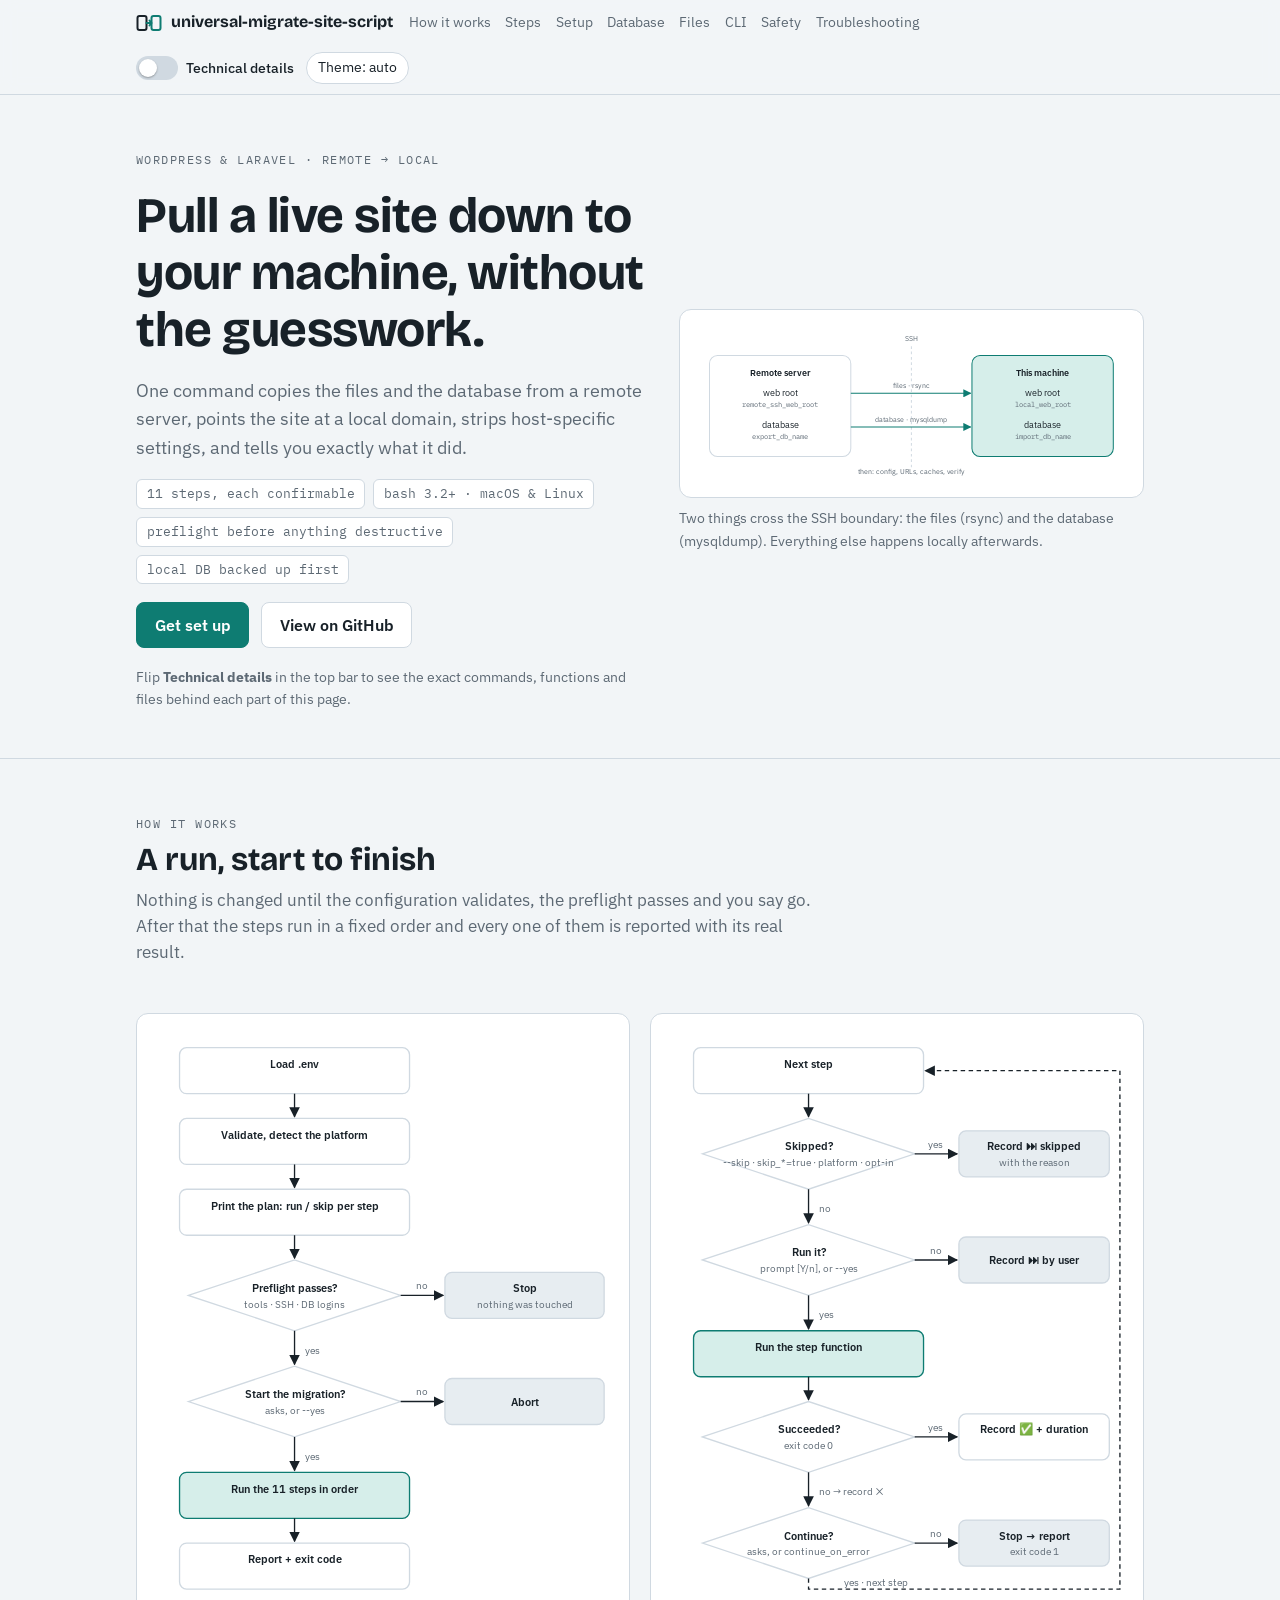
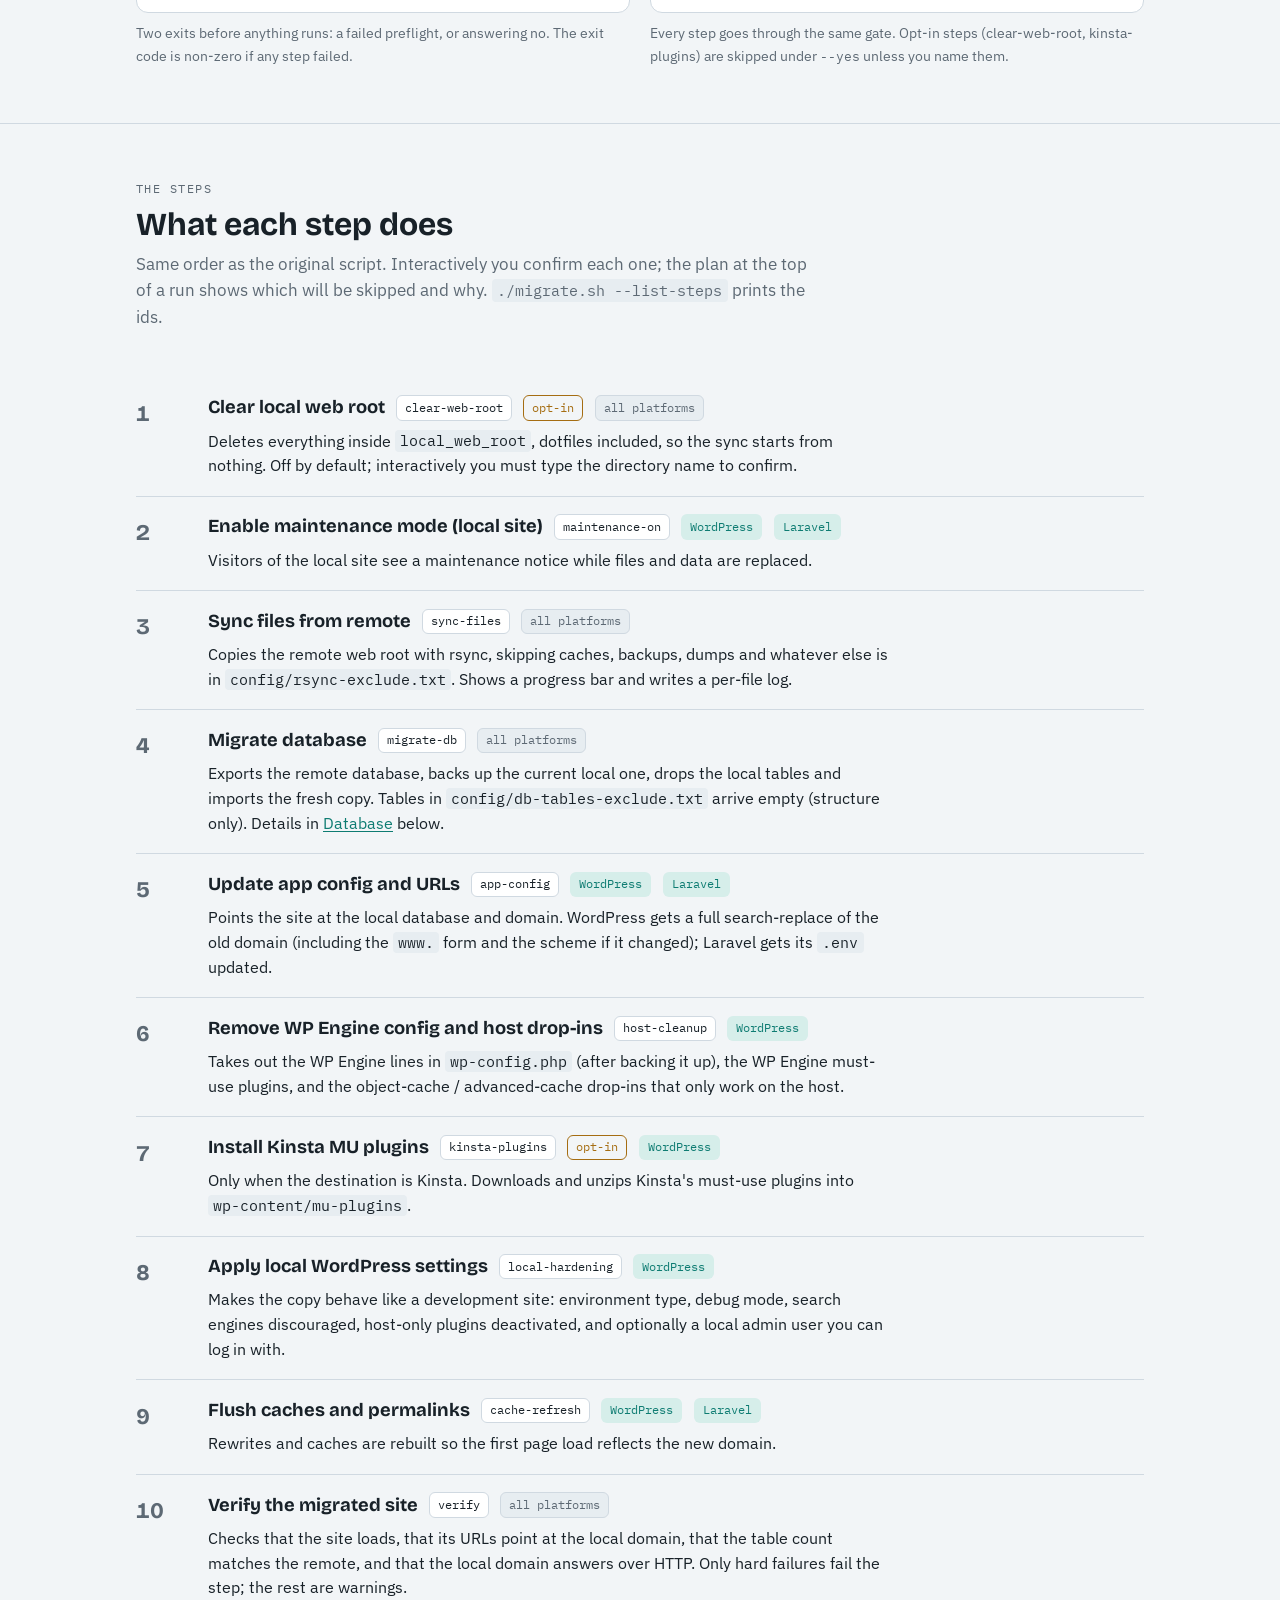
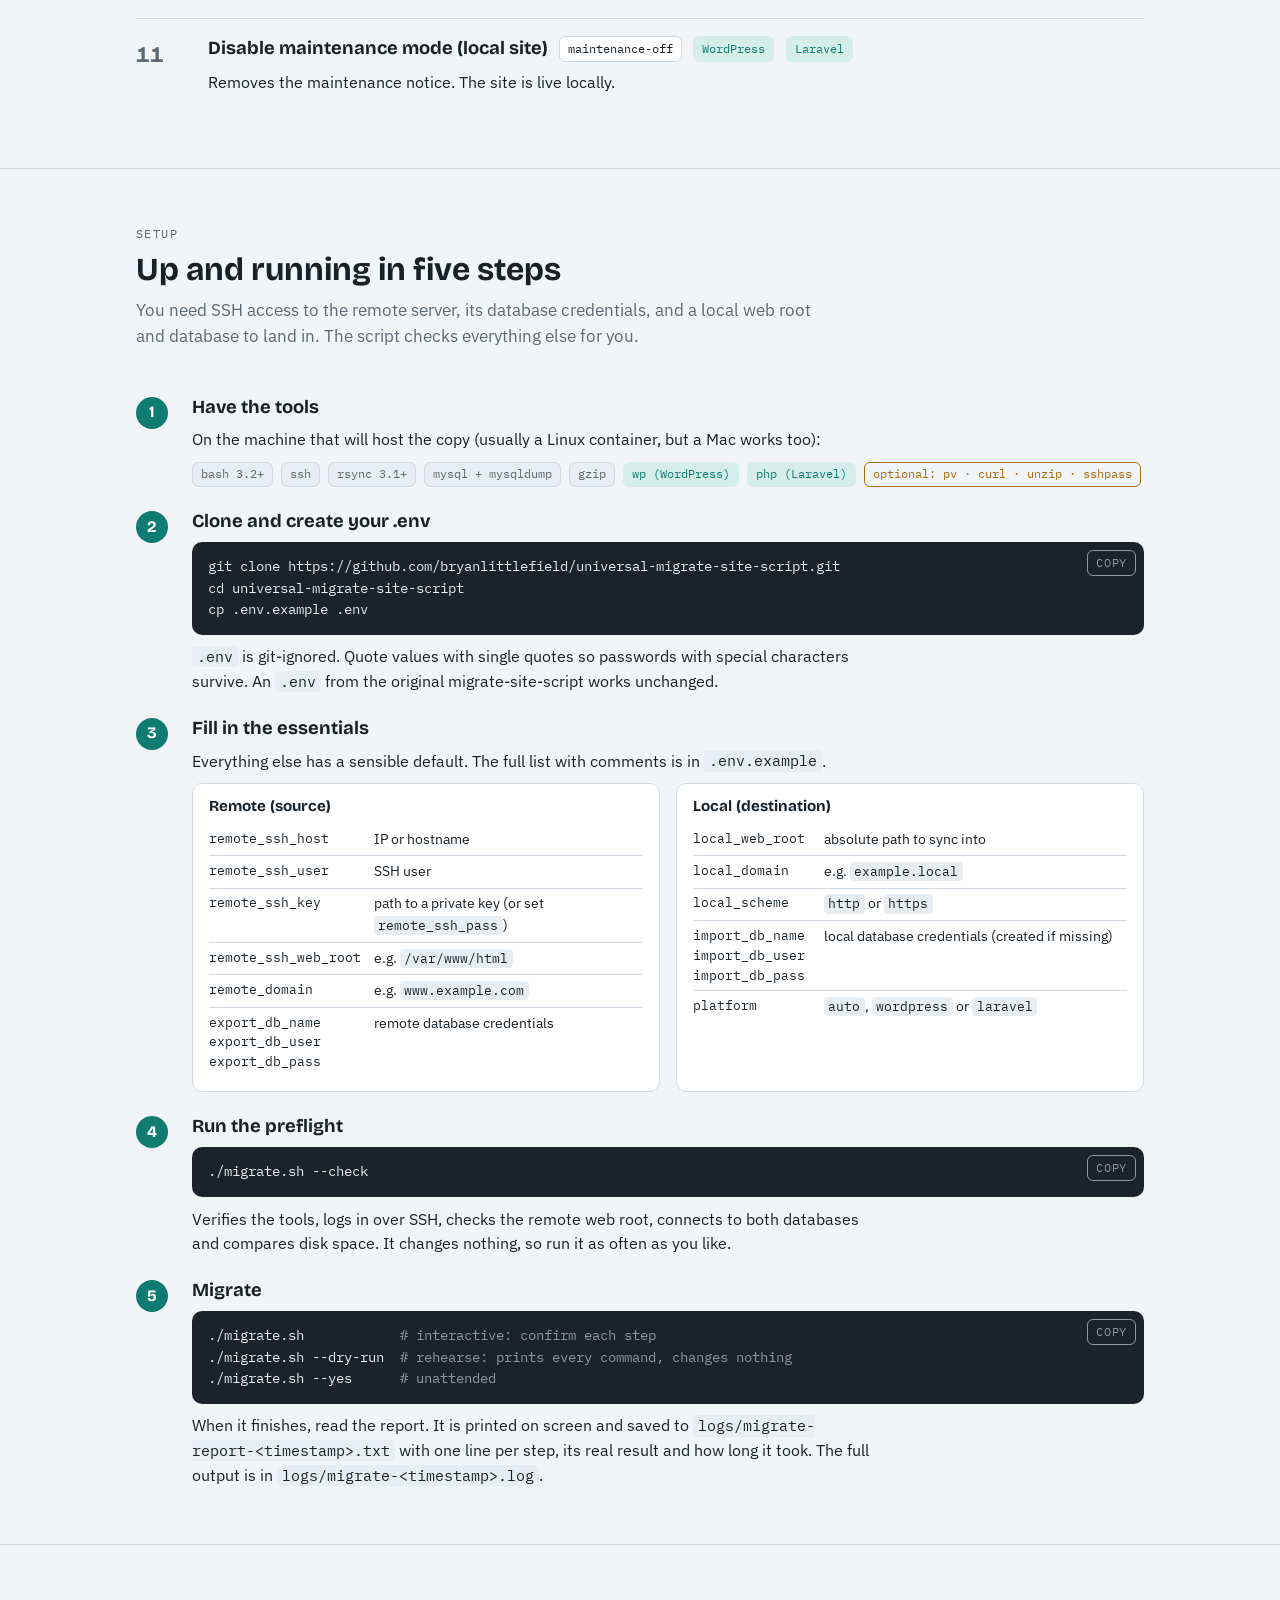
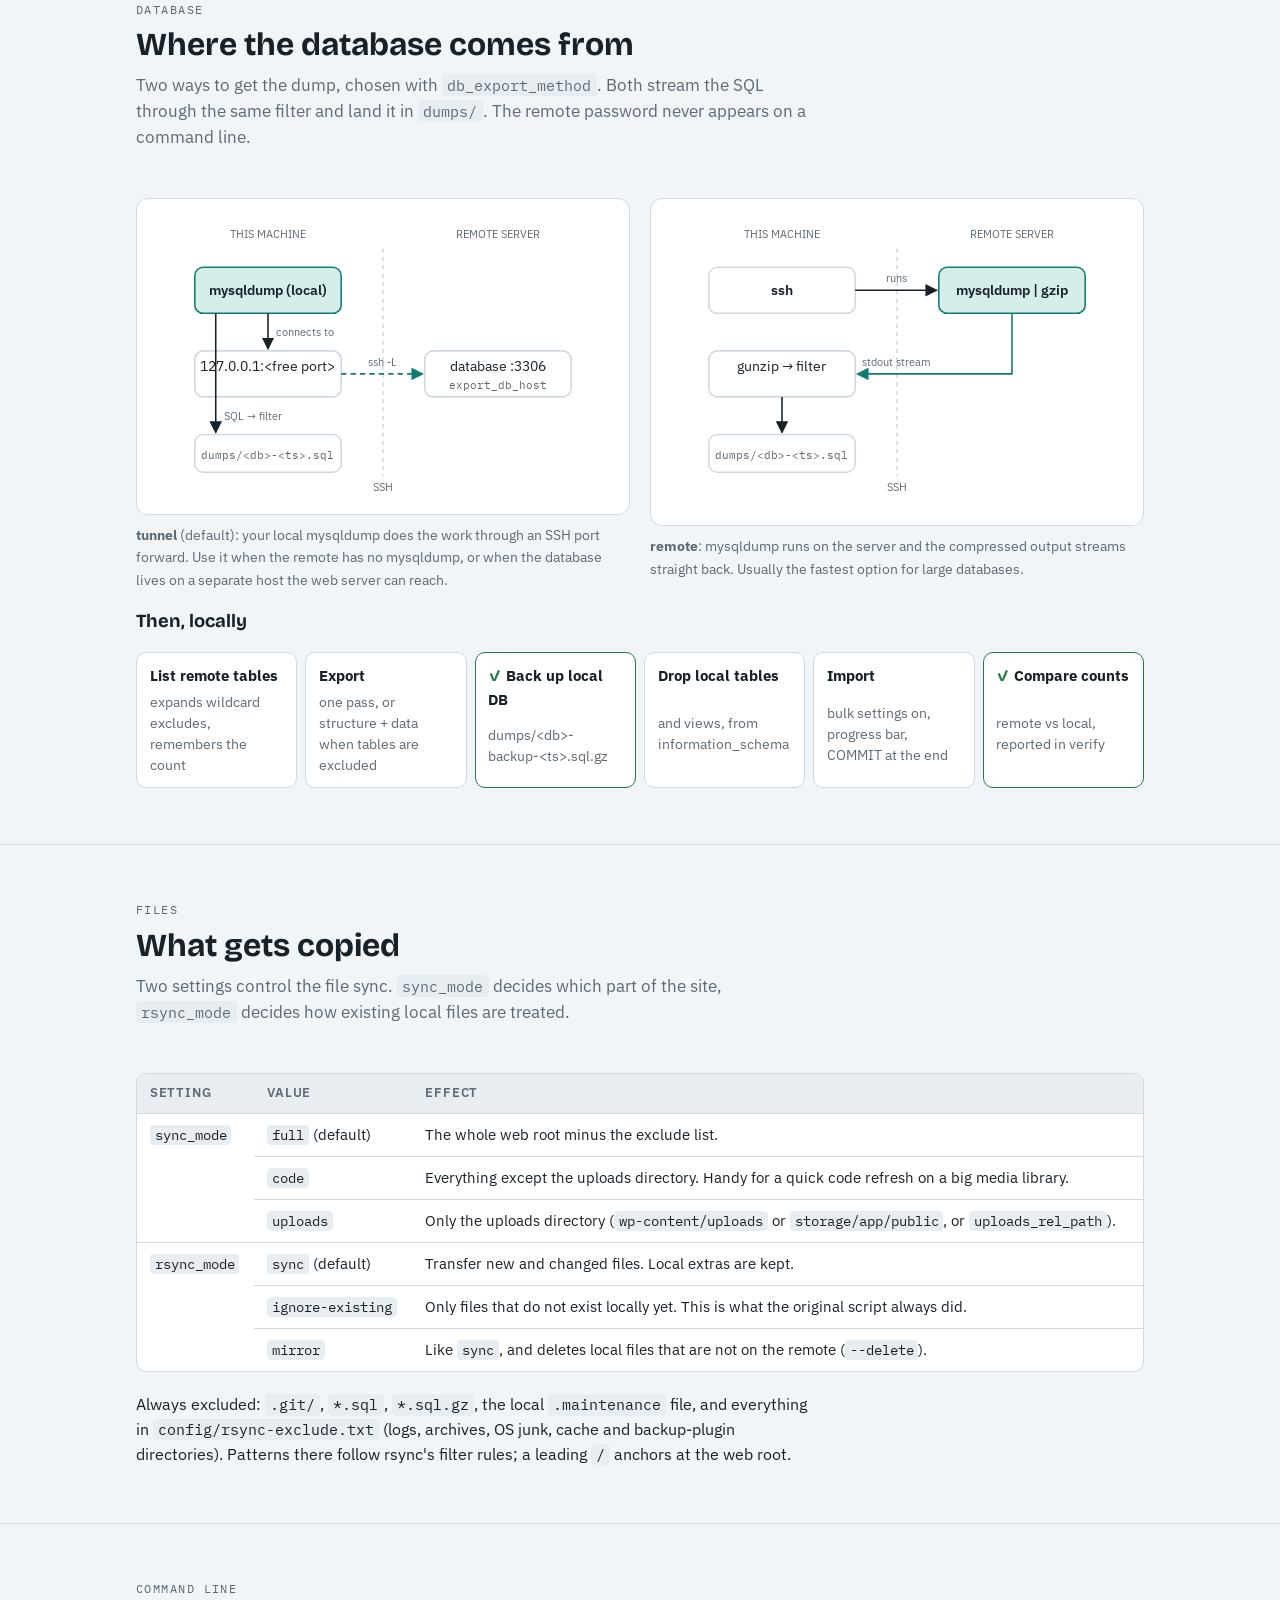
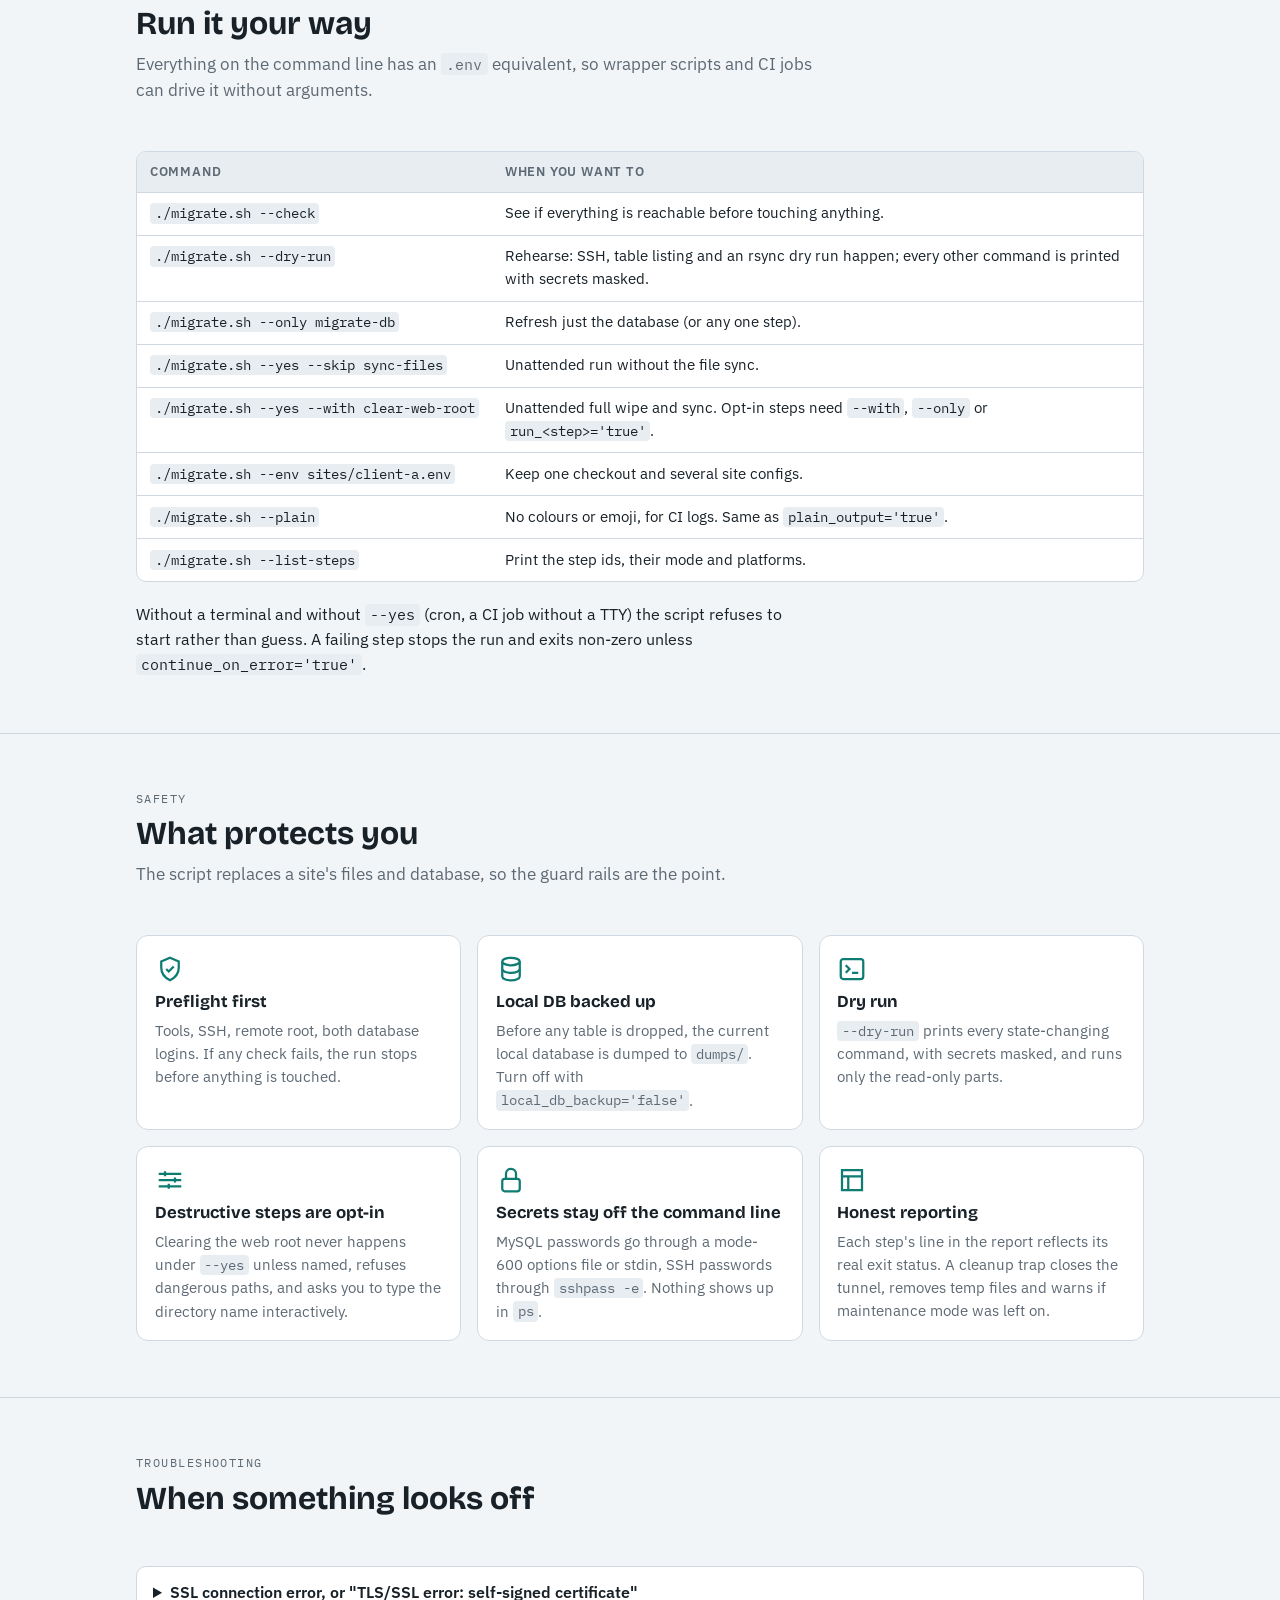
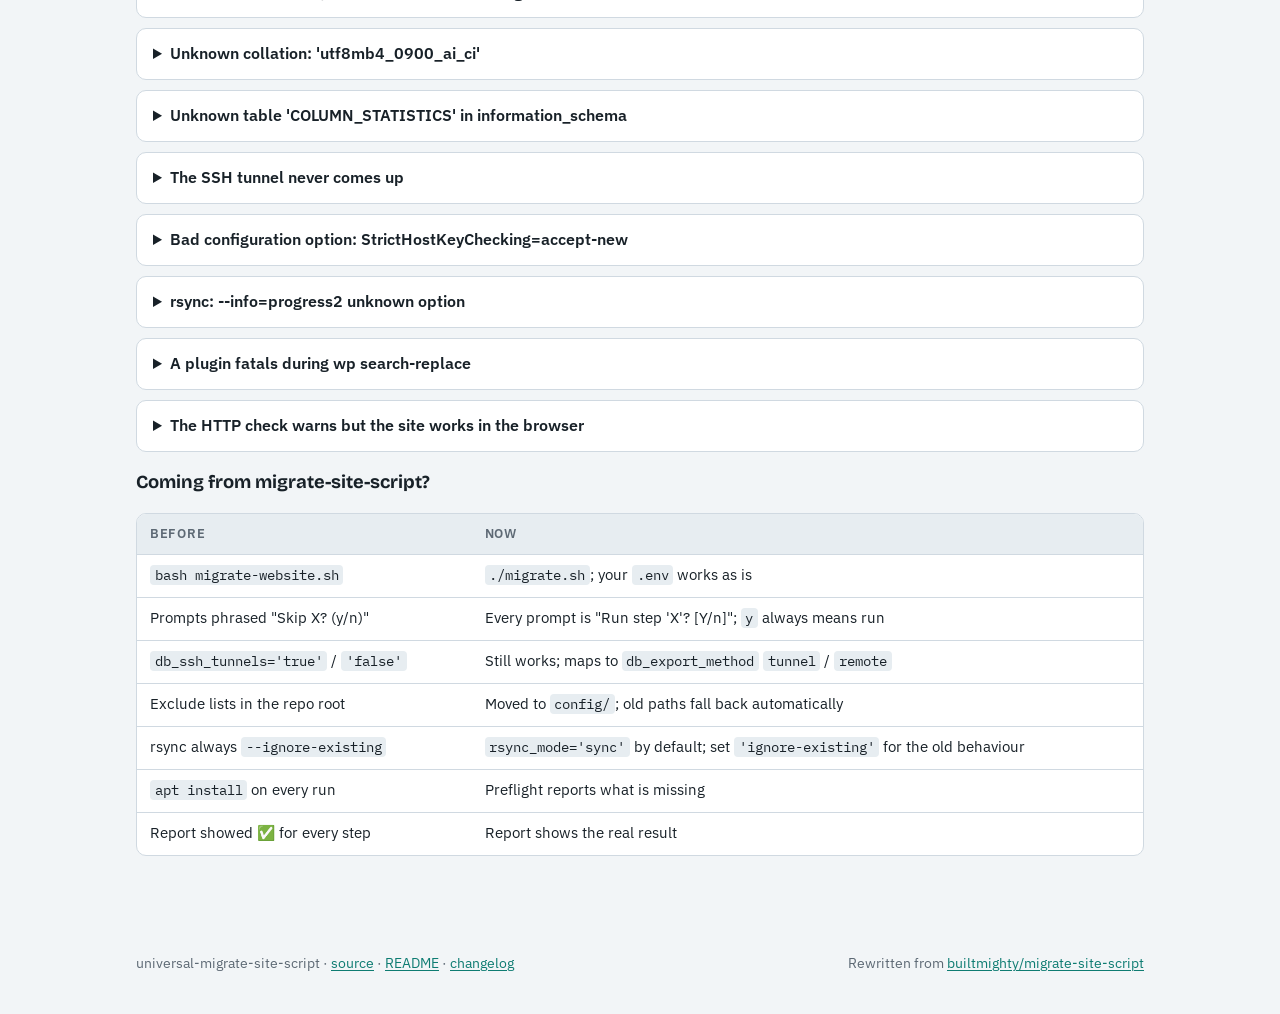
==== docs/index.html @ 41edb856 "Initial release 1.0.0 with GitHub Pages guide" ====
<!doctype html>
<html lang="en">
<head>
<meta charset="utf-8">
<meta name="viewport" content="width=device-width, initial-scale=1, viewport-fit=cover">
<title>Universal Migrate Site Script</title>
<meta name="description" content="How the universal-migrate-site-script pulls a WordPress or Laravel site from a remote server to your machine, and how to set it up.">
<link rel="preconnect" href="https://fonts.googleapis.com">
<link rel="preconnect" href="https://fonts.gstatic.com" crossorigin>
<link rel="stylesheet" href="https://fonts.googleapis.com/css2?family=Bricolage+Grotesque:opsz,wght@12..96,500;12..96,700&family=IBM+Plex+Mono:wght@400;500&family=IBM+Plex+Sans:wght@400;500;600&display=swap">
<style>
/* Layout: one reading column, a sticky bar with the Technical switch, diagrams that span the column. */
:root {
  --bg: #f2f5f7;
  --surface: #ffffff;
  --surface-2: #e7edf1;
  --fg: #182128;
  --muted: #5d6974;
  --line: #d0d9e1;
  --accent: #0e7c72;
  --accent-ink: #ffffff;
  --accent-soft: #d6eeea;
  --ok: #257a43;
  --warn: #a56d12;
  --bad: #b8372b;
  --code-bg: #1b222a;
  --code-fg: #e6edf3;
  --code-muted: #8b98a5;
  --font-display: "Bricolage Grotesque", "IBM Plex Sans", system-ui, sans-serif;
  --font-body: "IBM Plex Sans", system-ui, -apple-system, "Segoe UI", sans-serif;
  --font-mono: "IBM Plex Mono", ui-monospace, SFMono-Regular, Menlo, Consolas, monospace;
  color-scheme: light;
}
@media (prefers-color-scheme: dark) {
  :root:not([data-theme="light"]) {
    --bg: #0e1319; --surface: #151b22; --surface-2: #1c252e; --fg: #e3e9ef; --muted: #94a0ac; --line: #2a3541;
    --accent: #3cb9a9; --accent-ink: #06211d; --accent-soft: #173832;
    --ok: #4fc274; --warn: #e2aa3f; --bad: #e8675c;
    --code-bg: #0a0e13; --code-fg: #dfe6ed; --code-muted: #7f8c99;
    color-scheme: dark;
  }
}
:root[data-theme="dark"] {
  --bg: #0e1319; --surface: #151b22; --surface-2: #1c252e; --fg: #e3e9ef; --muted: #94a0ac; --line: #2a3541;
  --accent: #3cb9a9; --accent-ink: #06211d; --accent-soft: #173832;
  --ok: #4fc274; --warn: #e2aa3f; --bad: #e8675c;
  --code-bg: #0a0e13; --code-fg: #dfe6ed; --code-muted: #7f8c99;
  color-scheme: dark;
}

* { box-sizing: border-box; }
html { scroll-behavior: smooth; scroll-padding-top: 72px; }
@media (prefers-reduced-motion: reduce) { html { scroll-behavior: auto; } * { transition: none !important; animation: none !important; } }
body {
  margin: 0;
  background: var(--bg);
  color: var(--fg);
  font-family: var(--font-body);
  font-size: 16px;
  line-height: 1.55;
}
img, svg { max-width: 100%; height: auto; }
a { color: var(--accent); text-decoration-thickness: 1px; text-underline-offset: 2px; }
a:hover { text-decoration-thickness: 2px; }
:focus-visible { outline: 2px solid var(--accent); outline-offset: 2px; }
h1, h2, h3, h4 { font-family: var(--font-display); line-height: 1.15; text-wrap: balance; margin: 0; }
h1 { font-size: clamp(2rem, 5vw, 3.1rem); font-weight: 700; letter-spacing: -0.01em; }
h2 { font-size: clamp(1.5rem, 3vw, 2rem); font-weight: 700; }
h3 { font-size: 1.15rem; font-weight: 700; }
p { margin: 0; max-width: 68ch; }
code, kbd { font-family: var(--font-mono); font-size: 0.92em; }
p code, li code, td code, dd code, .tech code { background: var(--surface-2); padding: 0.08em 0.35em; border-radius: 4px; }
.eyebrow { font-family: var(--font-mono); font-size: 0.75rem; text-transform: uppercase; letter-spacing: 0.12em; color: var(--muted); }
.wrap { max-width: 1040px; margin: 0 auto; padding-left: max(16px, env(safe-area-inset-left, 0px)); padding-right: max(16px, env(safe-area-inset-right, 0px)); }

/* top bar */
.bar { position: sticky; top: env(safe-area-inset-top, 0px); z-index: 10; background: color-mix(in srgb, var(--bg) 88%, transparent); backdrop-filter: blur(8px); border-bottom: 1px solid var(--line); }
.bar .wrap { display: flex; align-items: center; gap: 1rem; padding-block: 0.6rem; flex-wrap: wrap; }
.brand { display: flex; align-items: center; gap: 0.55rem; font-family: var(--font-display); font-weight: 700; color: var(--fg); text-decoration: none; white-space: nowrap; }
.brand svg { width: 26px; height: 26px; }
.nav { display: flex; gap: 0.2rem 0.9rem; flex-wrap: wrap; font-size: 0.9rem; margin-inline-end: auto; }
.nav a { color: var(--muted); text-decoration: none; }
.nav a:hover { color: var(--fg); }
.controls { display: flex; align-items: center; gap: 0.75rem; }
.switch { display: inline-flex; align-items: center; gap: 0.5rem; cursor: pointer; font-size: 0.9rem; font-weight: 500; user-select: none; }
.switch input { position: absolute; opacity: 0; width: 1px; height: 1px; }
.switch .track { width: 42px; height: 24px; border-radius: 999px; background: var(--line); position: relative; transition: background 0.2s; flex: none; }
.switch .track::after { content: ""; position: absolute; top: 3px; left: 3px; width: 18px; height: 18px; border-radius: 50%; background: var(--surface); box-shadow: 0 1px 2px rgba(0,0,0,0.3); transition: transform 0.2s; }
.switch input:checked + .track { background: var(--accent); }
.switch input:checked + .track::after { transform: translateX(18px); }
.switch input:focus-visible + .track { outline: 2px solid var(--accent); outline-offset: 2px; }
.btn-theme { border: 1px solid var(--line); background: var(--surface); color: var(--fg); border-radius: 999px; padding: 0.3rem 0.7rem; font: inherit; font-size: 0.85rem; cursor: pointer; }
.btn-theme:hover { border-color: var(--accent); }

/* technical mode */
.tech { display: none; }
html[data-mode="tech"] .tech { display: block; }
html[data-mode="tech"] svg .tech { display: inline; }
html[data-mode="tech"] tr.tech { display: table-row; }
.tech-block { border-left: 3px solid var(--accent); background: var(--surface-2); padding: 0.7rem 0.9rem; border-radius: 0 8px 8px 0; font-size: 0.9rem; }
.tech-block .eyebrow { color: var(--accent); margin-bottom: 0.3rem; }
.tech-block ul { margin: 0.3rem 0 0; padding-left: 1.1rem; }
.tech-block li + li { margin-top: 0.25rem; }
.mode-hint { font-size: 0.9rem; color: var(--muted); }
html[data-mode="tech"] .mode-hint { display: none; }
.pill-tech { display: none; font-family: var(--font-mono); font-size: 0.7rem; letter-spacing: 0.1em; background: var(--accent); color: var(--accent-ink); padding: 0.15rem 0.5rem; border-radius: 999px; }
html[data-mode="tech"] .pill-tech { display: inline-block; }

/* sections */
section { padding-block: 3.5rem; border-bottom: 1px solid var(--line); }
section:last-of-type { border-bottom: 0; }
.section-head { display: grid; gap: 0.5rem; margin-bottom: 1.75rem; }
.section-head p { color: var(--muted); font-size: 1.05rem; }
.stack { display: grid; gap: 1.25rem; }

/* hero */
.hero { padding-block: 3.5rem 3rem; }
.hero .wrap { display: grid; gap: 2rem; grid-template-columns: 1.1fr 1fr; align-items: center; }
.hero-copy { display: grid; gap: 1.1rem; }
.hero-copy p.lead { font-size: 1.15rem; color: var(--muted); }
.facts { display: flex; flex-wrap: wrap; gap: 0.5rem; }
.fact { font-family: var(--font-mono); font-size: 0.8rem; border: 1px solid var(--line); background: var(--surface); padding: 0.25rem 0.6rem; border-radius: 6px; color: var(--muted); }
.cta { display: flex; gap: 0.75rem; flex-wrap: wrap; }
.btn { display: inline-flex; align-items: center; gap: 0.4rem; padding: 0.6rem 1.1rem; border-radius: 8px; font-weight: 600; text-decoration: none; border: 1px solid var(--line); background: var(--surface); color: var(--fg); }
.btn.primary { background: var(--accent); color: var(--accent-ink); border-color: var(--accent); }
.btn:hover { filter: brightness(1.05); }

/* figures */
figure { margin: 0; display: grid; gap: 0.6rem; }
figure .frame { background: var(--surface); border: 1px solid var(--line); border-radius: 12px; padding: 1rem; overflow-x: auto; }
figure svg { display: block; width: 100%; height: auto; font-family: var(--font-body); font-size: 13px; color: var(--fg); }
figure svg .node { fill: var(--surface); stroke: var(--line); stroke-width: 1.5; }
figure svg .node.hot { fill: var(--accent-soft); stroke: var(--accent); }
figure svg .node.stop { fill: var(--surface-2); stroke: var(--line); }
figure svg .edge { stroke: currentColor; stroke-width: 1.5; fill: none; }
figure svg .edge.dashed { stroke-dasharray: 5 4; }
figure svg .edge.accent { stroke: var(--accent); }
figure svg .lane { stroke: var(--line); stroke-width: 1.5; stroke-dasharray: 4 4; }
figure svg text { fill: currentColor; }
figure svg .label { font-size: 11px; fill: var(--muted); }
figure svg .mono { font-family: var(--font-mono); font-size: 10.5px; fill: var(--muted); }
figure svg .title { font-weight: 600; }
figure svg .tech text, figure svg text.tech { font-family: var(--font-mono); font-size: 10.5px; fill: var(--accent); }
figcaption { font-size: 0.9rem; color: var(--muted); }
.two-col { display: grid; gap: 1.25rem; grid-template-columns: 1fr 1fr; }
.two-col > * { min-width: 0; }

/* steps timeline */
.steps { display: grid; gap: 0; counter-reset: step; }
.step { display: grid; grid-template-columns: 56px 1fr; gap: 0 1rem; padding-block: 1.1rem; border-top: 1px solid var(--line); }
.step:first-child { border-top: 0; }
.step .num { font-family: var(--font-display); font-weight: 700; font-size: 1.4rem; color: var(--muted); font-variant-numeric: tabular-nums; padding-top: 0.1rem; }
.step .body { display: grid; gap: 0.5rem; min-width: 0; }
.step .head { display: flex; flex-wrap: wrap; align-items: center; gap: 0.5rem 0.7rem; }
.chip { font-family: var(--font-mono); font-size: 0.75rem; padding: 0.15rem 0.5rem; border-radius: 6px; border: 1px solid var(--line); background: var(--surface-2); color: var(--muted); white-space: nowrap; }
.chip.id { color: var(--fg); background: var(--surface); }
.chip.optin { border-color: var(--warn); color: var(--warn); background: transparent; }
.chip.wp { border-color: transparent; background: var(--accent-soft); color: var(--accent); }

/* setup */
.setup { display: grid; gap: 1.5rem; }
.setup-step { display: grid; grid-template-columns: 40px 1fr; gap: 0 1rem; }
.setup-step .n { width: 32px; height: 32px; border-radius: 50%; background: var(--accent); color: var(--accent-ink); font-family: var(--font-display); font-weight: 700; display: grid; place-items: center; }
.setup-step .body { display: grid; gap: 0.6rem; min-width: 0; }
pre.code { position: relative; margin: 0; background: var(--code-bg); color: var(--code-fg); border-radius: 10px; padding: 0.9rem 1rem; overflow-x: auto; font-family: var(--font-mono); font-size: 0.86rem; line-height: 1.55; }
pre.code code { background: none; padding: 0; font-size: inherit; }
pre.code .c { color: var(--code-muted); }
pre.code .copy { position: absolute; top: 0.5rem; right: 0.5rem; font: inherit; font-size: 0.72rem; letter-spacing: 0.06em; text-transform: uppercase; background: transparent; color: var(--code-muted); border: 1px solid var(--code-muted); border-radius: 6px; padding: 0.2rem 0.5rem; cursor: pointer; }
pre.code .copy:hover, pre.code .copy.done { color: var(--code-fg); border-color: var(--code-fg); }
.kv { display: grid; grid-template-columns: 1fr 1fr; gap: 1rem; }
.kv > div { background: var(--surface); border: 1px solid var(--line); border-radius: 10px; padding: 0.9rem 1rem; min-width: 0; }
.kv h4 { font-size: 0.95rem; margin-bottom: 0.5rem; }
.kv table { width: 100%; border-collapse: collapse; font-size: 0.88rem; }
.kv td { padding: 0.3rem 0; border-top: 1px solid var(--line); vertical-align: top; }
.kv td:first-child { font-family: var(--font-mono); font-size: 0.8rem; white-space: nowrap; padding-right: 0.8rem; }
.kv tr:first-child td { border-top: 0; }
.req { display: flex; flex-wrap: wrap; gap: 0.5rem; }

/* generic tables */
.tbl-wrap { overflow-x: auto; border: 1px solid var(--line); border-radius: 10px; background: var(--surface); }
table.tbl { width: 100%; border-collapse: collapse; font-size: 0.92rem; }
table.tbl th, table.tbl td { text-align: left; padding: 0.6rem 0.8rem; border-top: 1px solid var(--line); vertical-align: top; }
table.tbl th { border-top: 0; background: var(--surface-2); font-weight: 600; font-size: 0.82rem; text-transform: uppercase; letter-spacing: 0.06em; color: var(--muted); }
table.tbl td code { white-space: nowrap; }

/* import sequence stepper */
.seq { display: flex; flex-wrap: wrap; gap: 0.5rem; align-items: stretch; }
.seq .s { flex: 1 1 140px; background: var(--surface); border: 1px solid var(--line); border-radius: 10px; padding: 0.7rem 0.8rem; display: grid; gap: 0.25rem; min-width: 0; position: relative; }
.seq .s strong { font-size: 0.95rem; }
.seq .s span { font-size: 0.85rem; color: var(--muted); }
.seq .s.guard { border-color: var(--ok); }
.seq .s.guard strong::before { content: "✓ "; color: var(--ok); }

/* safety grid */
.grid3 { display: grid; gap: 1rem; grid-template-columns: repeat(3, 1fr); }
.card { background: var(--surface); border: 1px solid var(--line); border-radius: 12px; padding: 1.1rem; display: grid; gap: 0.5rem; align-content: start; min-width: 0; }
.card h3 { font-size: 1.05rem; }
.card p { font-size: 0.93rem; color: var(--muted); }
.card .icon { width: 30px; height: 30px; color: var(--accent); }

/* troubleshooting */
details { border: 1px solid var(--line); background: var(--surface); border-radius: 10px; padding: 0.3rem 1rem; }
details + details { margin-top: 0.6rem; }
summary { cursor: pointer; font-weight: 600; padding-block: 0.5rem; }
details p { padding-bottom: 0.7rem; }

footer { padding-block: 2.5rem; color: var(--muted); font-size: 0.9rem; }
footer .wrap { display: flex; flex-wrap: wrap; gap: 1rem; justify-content: space-between; }

@media (max-width: 800px) {
  .hero .wrap { grid-template-columns: 1fr; }
  .two-col, .kv, .grid3 { grid-template-columns: 1fr; }
  .nav { display: none; }
  .step { grid-template-columns: 40px 1fr; }
  section { padding-block: 2.5rem; }
}
</style>
</head>
<body>

<header class="bar">
  <div class="wrap">
    <a class="brand" href="#top" aria-label="Universal Migrate Site Script, back to top">
      <svg viewBox="0 0 26 26" aria-hidden="true"><rect x="1.5" y="6" width="9" height="14" rx="2" fill="none" stroke="currentColor" stroke-width="2"/><rect x="15.5" y="6" width="9" height="14" rx="2" fill="none" stroke="var(--accent)" stroke-width="2"/><path d="M10.5 13h5m-2-2.5 2 2.5-2 2.5" fill="none" stroke="var(--accent)" stroke-width="2" stroke-linecap="round" stroke-linejoin="round"/></svg>
      <span>universal-migrate-site-script</span>
      <span class="pill-tech">TECH</span>
    </a>
    <nav class="nav" aria-label="Sections">
      <a href="#how">How it works</a>
      <a href="#steps">Steps</a>
      <a href="#setup">Setup</a>
      <a href="#database">Database</a>
      <a href="#files">Files</a>
      <a href="#cli">CLI</a>
      <a href="#safety">Safety</a>
      <a href="#trouble">Troubleshooting</a>
    </nav>
    <div class="controls">
      <label class="switch" for="techToggle">
        <input type="checkbox" id="techToggle">
        <span class="track" aria-hidden="true"></span>
        <span>Technical details</span>
      </label>
      <button class="btn-theme" id="themeBtn" type="button" aria-label="Switch colour theme">Theme: auto</button>
    </div>
  </div>
</header>

<main id="top">

<section class="hero">
  <div class="wrap">
    <div class="hero-copy">
      <span class="eyebrow">WordPress &amp; Laravel · remote → local</span>
      <h1>Pull a live site down to your machine, without the guesswork.</h1>
      <p class="lead">One command copies the files and the database from a remote server, points the site at a local domain, strips host-specific settings, and tells you exactly what it did.</p>
      <div class="facts">
        <span class="fact">11 steps, each confirmable</span>
        <span class="fact">bash 3.2+ · macOS &amp; Linux</span>
        <span class="fact">preflight before anything destructive</span>
        <span class="fact">local DB backed up first</span>
      </div>
      <div class="cta">
        <a class="btn primary" href="#setup">Get set up</a>
        <a class="btn" href="https://github.com/bryanlittlefield/universal-migrate-site-script">View on GitHub</a>
      </div>
      <p class="mode-hint">Flip <strong>Technical details</strong> in the top bar to see the exact commands, functions and files behind each part of this page.</p>
    </div>
    <figure>
      <div class="frame">
        <svg viewBox="0 0 640 230" role="img" aria-label="Files and the database travel from the remote server to this machine over SSH">
          <defs>
            <marker id="arr" viewBox="0 0 10 10" refX="9" refY="5" markerWidth="8" markerHeight="8" orient="auto-start-reverse"><path d="M0 0 L10 5 L0 10 z" fill="currentColor"/></marker>
            <marker id="arrA" viewBox="0 0 10 10" refX="9" refY="5" markerWidth="8" markerHeight="8" orient="auto-start-reverse"><path d="M0 0 L10 5 L0 10 z" fill="var(--accent)"/></marker>
          </defs>
          <rect class="node" x="20" y="44" width="210" height="150" rx="12"/>
          <text x="125" y="74" text-anchor="middle" class="title">Remote server</text>
          <text x="125" y="104" text-anchor="middle">web root</text>
          <text x="125" y="120" text-anchor="middle" class="mono">remote_ssh_web_root</text>
          <text x="125" y="152" text-anchor="middle">database</text>
          <text x="125" y="168" text-anchor="middle" class="mono">export_db_name</text>

          <rect class="node hot" x="410" y="44" width="210" height="150" rx="12"/>
          <text x="515" y="74" text-anchor="middle" class="title">This machine</text>
          <text x="515" y="104" text-anchor="middle">web root</text>
          <text x="515" y="120" text-anchor="middle" class="mono">local_web_root</text>
          <text x="515" y="152" text-anchor="middle">database</text>
          <text x="515" y="168" text-anchor="middle" class="mono">import_db_name</text>

          <line class="lane" x1="320" y1="30" x2="320" y2="210"/>
          <text x="320" y="22" text-anchor="middle" class="label">SSH</text>

          <line class="edge accent" x1="230" y1="100" x2="408" y2="100" marker-end="url(#arrA)"/>
          <text x="320" y="92" text-anchor="middle" class="label">files · rsync</text>
          <text x="320" y="116" text-anchor="middle" class="tech">rsync -rlpt --partial -e ssh</text>

          <line class="edge accent" x1="230" y1="150" x2="408" y2="150" marker-end="url(#arrA)"/>
          <text x="320" y="142" text-anchor="middle" class="label">database · mysqldump</text>
          <text x="320" y="166" text-anchor="middle" class="tech">tunnel, or stream mysqldump | gzip</text>

          <text x="320" y="220" text-anchor="middle" class="label">then: config, URLs, caches, verify</text>
        </svg>
      </div>
      <figcaption>Two things cross the SSH boundary: the files (rsync) and the database (mysqldump). Everything else happens locally afterwards.</figcaption>
    </figure>
  </div>
</section>

<section id="how">
  <div class="wrap stack">
    <div class="section-head">
      <span class="eyebrow">How it works</span>
      <h2>A run, start to finish</h2>
      <p>Nothing is changed until the configuration validates, the preflight passes and you say go. After that the steps run in a fixed order and every one of them is reported with its real result.</p>
    </div>

    <div class="two-col">
      <figure>
        <div class="frame">
          <svg viewBox="0 0 520 640" role="img" aria-label="Flowchart of one run: load the env file, validate and detect the platform, print the plan, run preflight, confirm, run the eleven steps, write the report">
            <defs>
              <marker id="arr2" viewBox="0 0 10 10" refX="9" refY="5" markerWidth="8" markerHeight="8" orient="auto-start-reverse"><path d="M0 0 L10 5 L0 10 z" fill="currentColor"/></marker>
            </defs>
            <!-- spine x=160, nodes 30..290 (w 260) ; side nodes 330..510 -->
            <rect class="node" x="30" y="20" width="260" height="52" rx="8"/>
            <text x="160" y="43" text-anchor="middle" class="title">Load .env</text>
            <text x="160" y="62" text-anchor="middle" class="tech">load_env_file · apply_env_defaults</text>
            <line class="edge" x1="160" y1="72" x2="160" y2="98" marker-end="url(#arr2)"/>

            <rect class="node" x="30" y="100" width="260" height="52" rx="8"/>
            <text x="160" y="123" text-anchor="middle" class="title">Validate, detect the platform</text>
            <text x="160" y="142" text-anchor="middle" class="tech">validate_env · detect_platform</text>
            <line class="edge" x1="160" y1="152" x2="160" y2="178" marker-end="url(#arr2)"/>

            <rect class="node" x="30" y="180" width="260" height="52" rx="8"/>
            <text x="160" y="203" text-anchor="middle" class="title">Print the plan: run / skip per step</text>
            <text x="160" y="222" text-anchor="middle" class="tech">print_banner · setup_logging</text>
            <line class="edge" x1="160" y1="232" x2="160" y2="258" marker-end="url(#arr2)"/>

            <polygon class="node" points="40,300 160,260 280,300 160,340"/>
            <text x="160" y="296" text-anchor="middle" class="title">Preflight passes?</text>
            <text x="160" y="314" text-anchor="middle" class="label">tools · SSH · DB logins</text>
            <text x="150" y="370" text-anchor="end" class="tech">preflight_run</text>
            <line class="edge" x1="280" y1="300" x2="328" y2="300" marker-end="url(#arr2)"/>
            <text x="304" y="293" text-anchor="middle" class="label">no</text>
            <rect class="node stop" x="330" y="274" width="180" height="52" rx="8"/>
            <text x="420" y="296" text-anchor="middle" class="title">Stop</text>
            <text x="420" y="314" text-anchor="middle" class="label">nothing was touched</text>
            <line class="edge" x1="160" y1="340" x2="160" y2="378" marker-end="url(#arr2)"/>
            <text x="172" y="366" class="label">yes</text>

            <polygon class="node" points="40,420 160,380 280,420 160,460"/>
            <text x="160" y="416" text-anchor="middle" class="title">Start the migration?</text>
            <text x="160" y="434" text-anchor="middle" class="label">asks, or --yes</text>
            <text x="150" y="490" text-anchor="end" class="tech">confirm · AUTO_CONFIRM</text>
            <line class="edge" x1="280" y1="420" x2="328" y2="420" marker-end="url(#arr2)"/>
            <text x="304" y="413" text-anchor="middle" class="label">no</text>
            <rect class="node stop" x="330" y="394" width="180" height="52" rx="8"/>
            <text x="420" y="425" text-anchor="middle" class="title">Abort</text>
            <line class="edge" x1="160" y1="460" x2="160" y2="498" marker-end="url(#arr2)"/>
            <text x="172" y="486" class="label">yes</text>

            <rect class="node hot" x="30" y="500" width="260" height="52" rx="8"/>
            <text x="160" y="523" text-anchor="middle" class="title">Run the 11 steps in order</text>
            <text x="160" y="542" text-anchor="middle" class="tech">run_all_steps · lib/runner.sh</text>
            <line class="edge" x1="160" y1="552" x2="160" y2="578" marker-end="url(#arr2)"/>

            <rect class="node" x="30" y="580" width="260" height="52" rx="8"/>
            <text x="160" y="603" text-anchor="middle" class="title">Report + exit code</text>
            <text x="160" y="622" text-anchor="middle" class="tech">logs/migrate-report-&lt;ts&gt;.txt</text>
          </svg>
        </div>
        <figcaption>Two exits before anything runs: a failed preflight, or answering no. The exit code is non-zero if any step failed.</figcaption>
      </figure>

      <figure>
        <div class="frame">
          <svg viewBox="0 0 520 640" role="img" aria-label="Flowchart of what happens for each step: skip checks, the prompt, running the step function, recording success or failure, and deciding whether to continue">
            <defs>
              <marker id="arr3" viewBox="0 0 10 10" refX="9" refY="5" markerWidth="8" markerHeight="8" orient="auto-start-reverse"><path d="M0 0 L10 5 L0 10 z" fill="currentColor"/></marker>
            </defs>
            <!-- spine x=160 ; side nodes 330..510 -->
            <rect class="node" x="30" y="20" width="260" height="52" rx="8"/>
            <text x="160" y="43" text-anchor="middle" class="title">Next step</text>
            <text x="160" y="62" text-anchor="middle" class="tech">run_step · register_step order</text>
            <line class="edge" x1="160" y1="72" x2="160" y2="98" marker-end="url(#arr3)"/>

            <polygon class="node" points="40,140 160,100 280,140 160,180"/>
            <text x="160" y="136" text-anchor="middle" class="title">Skipped?</text>
            <text x="160" y="154" text-anchor="middle" class="label">--skip · skip_*=true · platform · opt-in</text>
            <line class="edge" x1="280" y1="140" x2="328" y2="140" marker-end="url(#arr3)"/>
            <text x="304" y="133" text-anchor="middle" class="label">yes</text>
            <rect class="node stop" x="330" y="114" width="170" height="52" rx="8"/>
            <text x="415" y="136" text-anchor="middle" class="title">Record ⏭ skipped</text>
            <text x="415" y="154" text-anchor="middle" class="label">with the reason</text>
            <line class="edge" x1="160" y1="180" x2="160" y2="218" marker-end="url(#arr3)"/>
            <text x="172" y="206" class="label">no</text>
            <text x="150" y="210" text-anchor="end" class="tech">step_skip_reason</text>

            <polygon class="node" points="40,260 160,220 280,260 160,300"/>
            <text x="160" y="256" text-anchor="middle" class="title">Run it?</text>
            <text x="160" y="274" text-anchor="middle" class="label">prompt [Y/n], or --yes</text>
            <line class="edge" x1="280" y1="260" x2="328" y2="260" marker-end="url(#arr3)"/>
            <text x="304" y="253" text-anchor="middle" class="label">no</text>
            <rect class="node stop" x="330" y="234" width="170" height="52" rx="8"/>
            <text x="415" y="265" text-anchor="middle" class="title">Record ⏭ by user</text>
            <line class="edge" x1="160" y1="300" x2="160" y2="338" marker-end="url(#arr3)"/>
            <text x="172" y="326" class="label">yes</text>

            <rect class="node hot" x="30" y="340" width="260" height="52" rx="8"/>
            <text x="160" y="363" text-anchor="middle" class="title">Run the step function</text>
            <text x="160" y="382" text-anchor="middle" class="tech">step_&lt;id&gt;() · timed with SECONDS</text>
            <line class="edge" x1="160" y1="392" x2="160" y2="418" marker-end="url(#arr3)"/>

            <polygon class="node" points="40,460 160,420 280,460 160,500"/>
            <text x="160" y="456" text-anchor="middle" class="title">Succeeded?</text>
            <text x="160" y="474" text-anchor="middle" class="label">exit code 0</text>
            <line class="edge" x1="280" y1="460" x2="328" y2="460" marker-end="url(#arr3)"/>
            <text x="304" y="453" text-anchor="middle" class="label">yes</text>
            <rect class="node" x="330" y="434" width="170" height="52" rx="8"/>
            <text x="415" y="456" text-anchor="middle" class="title">Record ✅ + duration</text>
            <text x="415" y="474" text-anchor="middle" class="tech">report_add</text>
            <line class="edge" x1="160" y1="500" x2="160" y2="538" marker-end="url(#arr3)"/>
            <text x="172" y="526" class="label">no → record ❌</text>

            <polygon class="node" points="40,580 160,540 280,580 160,620"/>
            <text x="160" y="576" text-anchor="middle" class="title">Continue?</text>
            <text x="160" y="594" text-anchor="middle" class="label">asks, or continue_on_error</text>
            <line class="edge" x1="280" y1="580" x2="328" y2="580" marker-end="url(#arr3)"/>
            <text x="304" y="573" text-anchor="middle" class="label">no</text>
            <rect class="node stop" x="330" y="554" width="170" height="52" rx="8"/>
            <text x="415" y="576" text-anchor="middle" class="title">Stop → report</text>
            <text x="415" y="594" text-anchor="middle" class="label">exit code 1</text>
            <!-- loop back: from side nodes and Continue yes, along x=500 up to Next step -->
            <path class="edge dashed" d="M160 620 V632 H512 V46 H292" marker-end="url(#arr3)"/>
            <text x="200" y="628" class="label">yes · next step</text>
          </svg>
        </div>
        <figcaption>Every step goes through the same gate. Opt-in steps (clear-web-root, kinsta-plugins) are skipped under <code>--yes</code> unless you name them.</figcaption>
      </figure>
    </div>
  </div>
</section>

<section id="steps">
  <div class="wrap stack">
    <div class="section-head">
      <span class="eyebrow">The steps</span>
      <h2>What each step does</h2>
      <p>Same order as the original script. Interactively you confirm each one; the plan at the top of a run shows which will be skipped and why. <code>./migrate.sh --list-steps</code> prints the ids.</p>
    </div>
    <div class="steps">

      <div class="step"><div class="num">1</div><div class="body">
        <div class="head"><h3>Clear local web root</h3><span class="chip id">clear-web-root</span><span class="chip optin">opt-in</span><span class="chip">all platforms</span></div>
        <p>Deletes everything inside <code>local_web_root</code>, dotfiles included, so the sync starts from nothing. Off by default; interactively you must type the directory name to confirm.</p>
        <div class="tech tech-block"><div class="eyebrow">Under the hood</div><ul>
          <li>Refuses <code>/</code>, <code>.</code>, <code>$HOME</code>, relative paths, anything shallower than two levels, and the script's own directory or any parent of it.</li>
          <li>Runs <code>find "$root" -mindepth 1 -maxdepth 1 -exec rm -rf -- {} +</code>, then sets <code>WEB_ROOT_CLEARED</code> so step 2 is skipped automatically.</li>
          <li>Enable with <code>--with clear-web-root</code>, <code>--only clear-web-root</code>, or <code>run_clear_web_root='true'</code>.</li>
        </ul></div>
      </div></div>

      <div class="step"><div class="num">2</div><div class="body">
        <div class="head"><h3>Enable maintenance mode (local site)</h3><span class="chip id">maintenance-on</span><span class="chip wp">WordPress</span><span class="chip wp">Laravel</span></div>
        <p>Visitors of the local site see a maintenance notice while files and data are replaced.</p>
        <div class="tech tech-block"><div class="eyebrow">Under the hood</div><ul>
          <li>WordPress: writes <code>.maintenance</code> containing <code>&lt;?php $upgrading = time(); ?&gt;</code>, which never expires (core's own file expires after 10 minutes, shorter than most syncs). Laravel: <code>php artisan down --retry=60</code>.</li>
          <li>Skipped when the web root was just cleared or does not exist yet. If the run aborts with maintenance still on, the exit message says so.</li>
        </ul></div>
      </div></div>

      <div class="step"><div class="num">3</div><div class="body">
        <div class="head"><h3>Sync files from remote</h3><span class="chip id">sync-files</span><span class="chip">all platforms</span></div>
        <p>Copies the remote web root with rsync, skipping caches, backups, dumps and whatever else is in <code>config/rsync-exclude.txt</code>. Shows a progress bar and writes a per-file log.</p>
        <div class="tech tech-block"><div class="eyebrow">Under the hood</div><ul>
          <li><code>rsync -rlpt --human-readable --stats --partial --exclude=/.maintenance --exclude=.git/ --exclude='*.sql' --exclude-from=config/rsync-exclude.txt --log-file=logs/rsync-&lt;ts&gt;.log -e "ssh -p &lt;port&gt; [-i key]" user@host:/remote/root/ /local/root/</code></li>
          <li><code>rsync_mode</code> adds <code>--ignore-existing</code> or <code>--delete</code>; <code>sync_mode=code</code> excludes the uploads dir, <code>uploads</code> includes only it. <code>--info=progress2</code> is used when the terminal and rsync version allow.</li>
          <li>Exit 23/24 (files vanished or unreadable mid-transfer) is a warning; any other non-zero exit fails the step.</li>
        </ul></div>
      </div></div>

      <div class="step"><div class="num">4</div><div class="body">
        <div class="head"><h3>Migrate database</h3><span class="chip id">migrate-db</span><span class="chip">all platforms</span></div>
        <p>Exports the remote database, backs up the current local one, drops the local tables and imports the fresh copy. Tables in <code>config/db-tables-exclude.txt</code> arrive empty (structure only). Details in <a href="#database">Database</a> below.</p>
        <div class="tech tech-block"><div class="eyebrow">Under the hood</div><ul>
          <li><code>SHOW TABLES</code> first, to expand wildcard excludes into <code>--ignore-table=db.table</code> and to compare counts afterwards.</li>
          <li>One <code>mysqldump</code> pass, or two when tables are excluded: <code>--no-data --skip-triggers</code> for structure, then <code>--no-create-info</code> with the ignores for data.</li>
          <li>Stream filter: strip <code>DEFINER=…</code> and <code>SQL SECURITY DEFINER</code>, drop the MariaDB sandbox line, map <code>utf8mb4_0900_*</code> collations when the local server needs it.</li>
          <li>Backup to <code>dumps/&lt;db&gt;-backup-&lt;ts&gt;.sql.gz</code>, drop every table and view listed in <code>information_schema</code>, import wrapped in <code>SET autocommit=0; unique_checks=0; foreign_key_checks=0 … COMMIT</code> with <code>--max-allowed-packet=1G</code> and a <code>pv</code> progress bar.</li>
        </ul></div>
      </div></div>

      <div class="step"><div class="num">5</div><div class="body">
        <div class="head"><h3>Update app config and URLs</h3><span class="chip id">app-config</span><span class="chip wp">WordPress</span><span class="chip wp">Laravel</span></div>
        <p>Points the site at the local database and domain. WordPress gets a full search-replace of the old domain (including the <code>www.</code> form and the scheme if it changed); Laravel gets its <code>.env</code> updated.</p>
        <div class="tech tech-block"><div class="eyebrow">Under the hood</div><ul>
          <li>WordPress: <code>wp config set</code> for <code>DB_NAME DB_USER DB_PASSWORD DB_HOST WP_HOME WP_SITEURL</code>, then <code>wp search-replace --recurse-objects --skip-columns=guid --all-tables --report-changed-only --skip-tables=&lt;list&gt;</code> for each pair in order: <code>www.old → new</code>, <code>old → new</code>, <code>config/domain-pairs.txt</code>, then <code>https://new → http://new</code> (and the <code>\/\/</code> escaped form) when schemes differ.</li>
          <li>Multisite: detected with <code>wp core is-installed --network</code>; search-replace runs with <code>--network --url=…</code> and <code>DOMAIN_CURRENT_SITE</code> is updated.</li>
          <li>Laravel: <code>APP_URL APP_ENV APP_DEBUG DB_HOST DB_PORT DB_DATABASE DB_USERNAME DB_PASSWORD</code> are replaced in place or appended; <code>artisan key:generate --force</code> runs if <code>APP_KEY</code> is empty.</li>
        </ul></div>
      </div></div>

      <div class="step"><div class="num">6</div><div class="body">
        <div class="head"><h3>Remove WP Engine config and host drop-ins</h3><span class="chip id">host-cleanup</span><span class="chip wp">WordPress</span></div>
        <p>Takes out the WP Engine lines in <code>wp-config.php</code> (after backing it up), the WP Engine must-use plugins, and the object-cache / advanced-cache drop-ins that only work on the host.</p>
        <div class="tech tech-block"><div class="eyebrow">Under the hood</div><ul>
          <li>Config edits only happen if the file contains <code>WPE_</code>, <code>PWP_</code>, <code>wpengine</code> or <code>is_wpe</code>. Backup: <code>wp-config.php.bak-&lt;ts&gt;</code>. Lines matching the regexes in <code>config/wpe-config-patterns.txt</code> are deleted; <code>WP_HOME</code>/<code>WP_SITEURL</code> are left alone because step 5 just set them.</li>
          <li>mu-plugins from <code>config/host-mu-plugins.txt</code> are removed if present; <code>object-cache.php</code> and <code>advanced-cache.php</code> go when <code>wp_remove_dropins=true</code>.</li>
        </ul></div>
      </div></div>

      <div class="step"><div class="num">7</div><div class="body">
        <div class="head"><h3>Install Kinsta MU plugins</h3><span class="chip id">kinsta-plugins</span><span class="chip optin">opt-in</span><span class="chip wp">WordPress</span></div>
        <p>Only when the destination is Kinsta. Downloads and unzips Kinsta's must-use plugins into <code>wp-content/mu-plugins</code>.</p>
        <div class="tech tech-block"><div class="eyebrow">Under the hood</div><ul>
          <li><code>curl -fsSL --retry 3 -o … $kinsta_mu_plugins_url</code>, <code>unzip -oq … -d wp-content/mu-plugins</code>, then checks that <code>kinsta-mu-plugins.php</code> exists. Skipped if already installed unless <code>kinsta_force_reinstall=true</code>.</li>
        </ul></div>
      </div></div>

      <div class="step"><div class="num">8</div><div class="body">
        <div class="head"><h3>Apply local WordPress settings</h3><span class="chip id">local-hardening</span><span class="chip wp">WordPress</span></div>
        <p>Makes the copy behave like a development site: environment type, debug mode, search engines discouraged, host-only plugins deactivated, and optionally a local admin user you can log in with.</p>
        <div class="tech tech-block"><div class="eyebrow">Under the hood</div><ul>
          <li><code>wp config set WP_ENVIRONMENT_TYPE local</code>, <code>wp config set WP_DEBUG true --raw</code>, <code>wp option update blog_public 0</code>.</li>
          <li>Each slug in <code>config/host-plugins-deactivate.txt</code> is checked with <code>wp plugin is-installed</code> before <code>wp plugin deactivate</code>.</li>
          <li>With <code>wp_local_admin_user</code> set: <code>wp user create … --role=administrator</code> or <code>wp user update</code>, plus <code>wp super-admin add</code> on multisite.</li>
        </ul></div>
      </div></div>

      <div class="step"><div class="num">9</div><div class="body">
        <div class="head"><h3>Flush caches and permalinks</h3><span class="chip id">cache-refresh</span><span class="chip wp">WordPress</span><span class="chip wp">Laravel</span></div>
        <p>Rewrites and caches are rebuilt so the first page load reflects the new domain.</p>
        <div class="tech tech-block"><div class="eyebrow">Under the hood</div><ul>
          <li>WordPress: <code>wp rewrite flush</code>, <code>wp cache flush</code>, <code>wp transient delete --all</code>, and <code>wp kinsta cache purge</code> if that command exists. Laravel: <code>php artisan optimize:clear</code>.</li>
        </ul></div>
      </div></div>

      <div class="step"><div class="num">10</div><div class="body">
        <div class="head"><h3>Verify the migrated site</h3><span class="chip id">verify</span><span class="chip">all platforms</span></div>
        <p>Checks that the site loads, that its URLs point at the local domain, that the table count matches the remote, and that the local domain answers over HTTP. Only hard failures fail the step; the rest are warnings.</p>
        <div class="tech tech-block"><div class="eyebrow">Under the hood</div><ul>
          <li><code>wp core version</code> (failure = step fails), <code>wp option get home</code> must contain <code>local_domain</code>, optional <code>wp db check</code> (<code>verify_db_check</code>), <code>artisan --version</code> for Laravel.</li>
          <li><code>curl -ksS -o /dev/null -w '%{http_code}' --max-time 20 &lt;scheme&gt;://&lt;local_domain&gt;/</code>; 200, 301 or 302 pass, anything else is a warning because the domain may not resolve from the machine running the script.</li>
        </ul></div>
      </div></div>

      <div class="step"><div class="num">11</div><div class="body">
        <div class="head"><h3>Disable maintenance mode (local site)</h3><span class="chip id">maintenance-off</span><span class="chip wp">WordPress</span><span class="chip wp">Laravel</span></div>
        <p>Removes the maintenance notice. The site is live locally.</p>
        <div class="tech tech-block"><div class="eyebrow">Under the hood</div><ul>
          <li>Removes <code>.maintenance</code> or runs <code>php artisan up</code>.</li>
        </ul></div>
      </div></div>

    </div>
  </div>
</section>

<section id="setup">
  <div class="wrap stack">
    <div class="section-head">
      <span class="eyebrow">Setup</span>
      <h2>Up and running in five steps</h2>
      <p>You need SSH access to the remote server, its database credentials, and a local web root and database to land in. The script checks everything else for you.</p>
    </div>
    <div class="setup">

      <div class="setup-step"><div class="n">1</div><div class="body">
        <h3>Have the tools</h3>
        <p>On the machine that will host the copy (usually a Linux container, but a Mac works too):</p>
        <div class="req">
          <span class="chip">bash 3.2+</span><span class="chip">ssh</span><span class="chip">rsync 3.1+</span><span class="chip">mysql + mysqldump</span><span class="chip">gzip</span>
          <span class="chip wp">wp (WordPress)</span><span class="chip wp">php (Laravel)</span>
          <span class="chip optin">optional: pv · curl · unzip · sshpass</span>
        </div>
        <p class="tech tech-block">Debian/Ubuntu: <code>apt-get install -y rsync mysql-client pv sshpass unzip curl</code>, and WP-CLI from <a href="https://wp-cli.org/">wp-cli.org</a>. The preflight names anything missing; nothing is installed for you.</p>
      </div></div>

      <div class="setup-step"><div class="n">2</div><div class="body">
        <h3>Clone and create your .env</h3>
        <pre class="code"><button class="copy" type="button">Copy</button><code>git clone https://github.com/bryanlittlefield/universal-migrate-site-script.git
cd universal-migrate-site-script
cp .env.example .env</code></pre>
        <p><code>.env</code> is git-ignored. Quote values with single quotes so passwords with special characters survive. An <code>.env</code> from the original migrate-site-script works unchanged.</p>
      </div></div>

      <div class="setup-step"><div class="n">3</div><div class="body">
        <h3>Fill in the essentials</h3>
        <p>Everything else has a sensible default. The full list with comments is in <code>.env.example</code>.</p>
        <div class="kv">
          <div>
            <h4>Remote (source)</h4>
            <table>
              <tr><td>remote_ssh_host</td><td>IP or hostname</td></tr>
              <tr><td>remote_ssh_user</td><td>SSH user</td></tr>
              <tr><td>remote_ssh_key</td><td>path to a private key (or set <code>remote_ssh_pass</code>)</td></tr>
              <tr><td>remote_ssh_web_root</td><td>e.g. <code>/var/www/html</code></td></tr>
              <tr><td>remote_domain</td><td>e.g. <code>www.example.com</code></td></tr>
              <tr><td>export_db_name<br>export_db_user<br>export_db_pass</td><td>remote database credentials</td></tr>
              <tr class="tech"><td>export_db_host</td><td>DB host as seen <em>from the remote server</em>; default <code>127.0.0.1</code></td></tr>
              <tr class="tech"><td>db_export_method</td><td><code>tunnel</code> (default) or <code>remote</code></td></tr>
            </table>
          </div>
          <div>
            <h4>Local (destination)</h4>
            <table>
              <tr><td>local_web_root</td><td>absolute path to sync into</td></tr>
              <tr><td>local_domain</td><td>e.g. <code>example.local</code></td></tr>
              <tr><td>local_scheme</td><td><code>http</code> or <code>https</code></td></tr>
              <tr><td>import_db_name<br>import_db_user<br>import_db_pass</td><td>local database credentials (created if missing)</td></tr>
              <tr><td>platform</td><td><code>auto</code>, <code>wordpress</code> or <code>laravel</code></td></tr>
              <tr class="tech"><td>sync_mode / rsync_mode</td><td><code>full</code>·<code>code</code>·<code>uploads</code> / <code>sync</code>·<code>ignore-existing</code>·<code>mirror</code></td></tr>
              <tr class="tech"><td>skip_* / run_*</td><td>per-step toggles, same names as the old script</td></tr>
            </table>
          </div>
        </div>
      </div></div>

      <div class="setup-step"><div class="n">4</div><div class="body">
        <h3>Run the preflight</h3>
        <pre class="code"><button class="copy" type="button">Copy</button><code>./migrate.sh --check</code></pre>
        <p>Verifies the tools, logs in over SSH, checks the remote web root, connects to both databases and compares disk space. It changes nothing, so run it as often as you like.</p>
        <div class="tech tech-block"><div class="eyebrow">What it runs</div><ul>
          <li><code>ssh -n … 'echo ok'</code> and <code>test -d &lt;remote_ssh_web_root&gt;</code></li>
          <li>Remote DB: opens the tunnel (or runs <code>mysql</code> on the remote) and executes <code>SELECT 1</code>; local DB: <code>SELECT 1</code> then <code>SHOW DATABASES LIKE</code></li>
          <li><code>du -sk</code> of the remote root against <code>df -Pk</code> of the local target (only in <code>--check</code> or with <code>preflight_disk_check=true</code>)</li>
        </ul></div>
      </div></div>

      <div class="setup-step"><div class="n">5</div><div class="body">
        <h3>Migrate</h3>
        <pre class="code"><button class="copy" type="button">Copy</button><code>./migrate.sh            <span class="c"># interactive: confirm each step</span>
./migrate.sh --dry-run  <span class="c"># rehearse: prints every command, changes nothing</span>
./migrate.sh --yes      <span class="c"># unattended</span></code></pre>
        <p>When it finishes, read the report. It is printed on screen and saved to <code>logs/migrate-report-&lt;timestamp&gt;.txt</code> with one line per step, its real result and how long it took. The full output is in <code>logs/migrate-&lt;timestamp&gt;.log</code>.</p>
      </div></div>

    </div>
  </div>
</section>

<section id="database">
  <div class="wrap stack">
    <div class="section-head">
      <span class="eyebrow">Database</span>
      <h2>Where the database comes from</h2>
      <p>Two ways to get the dump, chosen with <code>db_export_method</code>. Both stream the SQL through the same filter and land it in <code>dumps/</code>. The remote password never appears on a command line.</p>
    </div>

    <div class="two-col">
      <figure>
        <div class="frame">
          <svg viewBox="0 0 440 270" role="img" aria-label="Tunnel method: the local mysqldump connects to a free local port that SSH forwards to the remote database">
            <defs>
              <marker id="arr4" viewBox="0 0 10 10" refX="9" refY="5" markerWidth="8" markerHeight="8" orient="auto-start-reverse"><path d="M0 0 L10 5 L0 10 z" fill="currentColor"/></marker>
              <marker id="arr4a" viewBox="0 0 10 10" refX="9" refY="5" markerWidth="8" markerHeight="8" orient="auto-start-reverse"><path d="M0 0 L10 5 L0 10 z" fill="var(--accent)"/></marker>
            </defs>
            <text x="110" y="22" text-anchor="middle" class="eyebrow-svg label">THIS MACHINE</text>
            <text x="330" y="22" text-anchor="middle" class="label">REMOTE SERVER</text>
            <line class="lane" x1="220" y1="32" x2="220" y2="250"/>
            <text x="220" y="264" text-anchor="middle" class="label">SSH</text>

            <rect class="node hot" x="40" y="50" width="140" height="44" rx="8"/>
            <text x="110" y="77" text-anchor="middle" class="title">mysqldump (local)</text>
            <line class="edge" x1="110" y1="94" x2="110" y2="128" marker-end="url(#arr4)"/>
            <text x="118" y="116" class="label">connects to</text>

            <rect class="node" x="40" y="130" width="140" height="44" rx="8"/>
            <text x="110" y="149" text-anchor="middle">127.0.0.1:&lt;free port&gt;</text>
            <text x="110" y="166" text-anchor="middle" class="tech">find_free_port 33060+</text>

            <line class="edge accent dashed" x1="180" y1="152" x2="258" y2="152" marker-end="url(#arr4a)"/>
            <text x="220" y="144" text-anchor="middle" class="label">ssh -L</text>

            <rect class="node" x="260" y="130" width="140" height="44" rx="8"/>
            <text x="330" y="149" text-anchor="middle">database :3306</text>
            <text x="330" y="166" text-anchor="middle" class="mono">export_db_host</text>

            <line class="edge" x1="60" y1="94" x2="60" y2="208" marker-end="url(#arr4)"/>
            <text x="68" y="196" class="label">SQL → filter</text>
            <rect class="node" x="40" y="210" width="140" height="36" rx="8"/>
            <text x="110" y="233" text-anchor="middle" class="mono">dumps/&lt;db&gt;-&lt;ts&gt;.sql</text>

            <text x="330" y="92" text-anchor="middle" class="tech">ssh -f -N -M -S sock -o ExitOnForwardFailure=yes</text>
            <text x="330" y="106" text-anchor="middle" class="tech">closed with ssh -S sock -O exit</text>
            <text x="330" y="226" text-anchor="middle" class="tech">password via --defaults-extra-file (0600)</text>
          </svg>
        </div>
        <figcaption><strong>tunnel</strong> (default): your local mysqldump does the work through an SSH port forward. Use it when the remote has no mysqldump, or when the database lives on a separate host the web server can reach.</figcaption>
      </figure>

      <figure>
        <div class="frame">
          <svg viewBox="0 0 440 270" role="img" aria-label="Remote method: mysqldump runs on the remote server, its gzip-compressed output streams back over SSH and is filtered locally">
            <defs>
              <marker id="arr5" viewBox="0 0 10 10" refX="9" refY="5" markerWidth="8" markerHeight="8" orient="auto-start-reverse"><path d="M0 0 L10 5 L0 10 z" fill="currentColor"/></marker>
              <marker id="arr5a" viewBox="0 0 10 10" refX="9" refY="5" markerWidth="8" markerHeight="8" orient="auto-start-reverse"><path d="M0 0 L10 5 L0 10 z" fill="var(--accent)"/></marker>
            </defs>
            <text x="110" y="22" text-anchor="middle" class="label">THIS MACHINE</text>
            <text x="330" y="22" text-anchor="middle" class="label">REMOTE SERVER</text>
            <line class="lane" x1="220" y1="32" x2="220" y2="250"/>
            <text x="220" y="264" text-anchor="middle" class="label">SSH</text>

            <rect class="node" x="40" y="50" width="140" height="44" rx="8"/>
            <text x="110" y="77" text-anchor="middle" class="title">ssh</text>
            <line class="edge" x1="180" y1="72" x2="258" y2="72" marker-end="url(#arr5)"/>
            <text x="220" y="64" text-anchor="middle" class="label">runs</text>

            <rect class="node hot" x="260" y="50" width="140" height="44" rx="8"/>
            <text x="330" y="77" text-anchor="middle" class="title">mysqldump | gzip</text>
            <text x="330" y="112" text-anchor="middle" class="tech">MYSQL_PWD="$(cat)" from stdin</text>
            <text x="330" y="126" text-anchor="middle" class="tech">no temp files on the remote</text>

            <path class="edge accent" d="M330 94 V152 H182" marker-end="url(#arr5a)"/>
            <text x="220" y="144" text-anchor="middle" class="label">stdout stream</text>

            <rect class="node" x="40" y="130" width="140" height="44" rx="8"/>
            <text x="110" y="149" text-anchor="middle">gunzip → filter</text>
            <text x="110" y="166" text-anchor="middle" class="tech">sed: DEFINER · sandbox · collation</text>
            <line class="edge" x1="110" y1="174" x2="110" y2="208" marker-end="url(#arr5)"/>

            <rect class="node" x="40" y="210" width="140" height="36" rx="8"/>
            <text x="110" y="233" text-anchor="middle" class="mono">dumps/&lt;db&gt;-&lt;ts&gt;.sql</text>
            <text x="330" y="226" text-anchor="middle" class="tech">gzip only if both ends have it</text>
          </svg>
        </div>
        <figcaption><strong>remote</strong>: mysqldump runs on the server and the compressed output streams straight back. Usually the fastest option for large databases.</figcaption>
      </figure>
    </div>

    <h3>Then, locally</h3>
    <div class="seq" aria-label="Import sequence">
      <div class="s"><strong>List remote tables</strong><span>expands wildcard excludes, remembers the count</span></div>
      <div class="s"><strong>Export</strong><span>one pass, or structure + data when tables are excluded</span></div>
      <div class="s guard"><strong>Back up local DB</strong><span>dumps/&lt;db&gt;-backup-&lt;ts&gt;.sql.gz</span></div>
      <div class="s"><strong>Drop local tables</strong><span>and views, from information_schema</span></div>
      <div class="s"><strong>Import</strong><span>bulk settings on, progress bar, COMMIT at the end</span></div>
      <div class="s guard"><strong>Compare counts</strong><span>remote vs local, reported in verify</span></div>
    </div>

    <div class="tech tech-block"><div class="eyebrow">Client flags are detected, not guessed</div><ul>
      <li>The right SSL flag comes from <code>mysql --version</code> / <code>mysqldump --version</code> of whichever client is doing the work: MariaDB and MySQL 5.x clients get <code>--skip-ssl</code> on loopback connections, MySQL 8 clients get <code>--ssl-mode=DISABLED</code> on loopback and <code>PREFERRED</code> elsewhere. Override with <code>export_db_ssl_flag</code> / <code>import_db_ssl_flag</code>.</li>
      <li>MySQL 8 mysqldump against an older server gets <code>--column-statistics=0</code> automatically.</li>
      <li><code>db_fix_collation=auto</code> rewrites <code>utf8mb4_0900_ai_ci → utf8mb4_unicode_ci</code> (and the <code>_as_cs</code>, <code>_bin</code> variants) when <code>SELECT VERSION()</code> on the local server says MariaDB or MySQL &lt; 8.</li>
      <li>The import prefix is session-level only; no <code>SET GLOBAL</code>, so no SUPER privilege is needed.</li>
    </ul></div>
  </div>
</section>

<section id="files">
  <div class="wrap stack">
    <div class="section-head">
      <span class="eyebrow">Files</span>
      <h2>What gets copied</h2>
      <p>Two settings control the file sync. <code>sync_mode</code> decides which part of the site, <code>rsync_mode</code> decides how existing local files are treated.</p>
    </div>
    <div class="tbl-wrap"><table class="tbl">
      <thead><tr><th>Setting</th><th>Value</th><th>Effect</th></tr></thead>
      <tbody>
        <tr><td rowspan="3"><code>sync_mode</code></td><td><code>full</code> (default)</td><td>The whole web root minus the exclude list.</td></tr>
        <tr><td><code>code</code></td><td>Everything except the uploads directory. Handy for a quick code refresh on a big media library.</td></tr>
        <tr><td><code>uploads</code></td><td>Only the uploads directory (<code>wp-content/uploads</code> or <code>storage/app/public</code>, or <code>uploads_rel_path</code>).</td></tr>
        <tr><td rowspan="3"><code>rsync_mode</code></td><td><code>sync</code> (default)</td><td>Transfer new and changed files. Local extras are kept.</td></tr>
        <tr><td><code>ignore-existing</code></td><td>Only files that do not exist locally yet. This is what the original script always did.</td></tr>
        <tr><td><code>mirror</code></td><td>Like <code>sync</code>, and deletes local files that are not on the remote (<code>--delete</code>).</td></tr>
      </tbody>
    </table></div>
    <p>Always excluded: <code>.git/</code>, <code>*.sql</code>, <code>*.sql.gz</code>, the local <code>.maintenance</code> file, and everything in <code>config/rsync-exclude.txt</code> (logs, archives, OS junk, cache and backup-plugin directories). Patterns there follow rsync's filter rules; a leading <code>/</code> anchors at the web root.</p>
    <div class="tech tech-block"><div class="eyebrow">Also available</div><ul>
      <li><code>rsync_bwlimit</code> (KB/s) and <code>rsync_extra_opts</code> (appended verbatim, e.g. <code>--chmod=D755,F644</code>).</li>
      <li><code>--dry-run</code> passes <code>--dry-run</code> to rsync, so the per-file log still shows what would transfer.</li>
      <li>The <code>uploads</code> mode is built from nested include rules (<code>--include=/wp-content/ --include=/wp-content/uploads/ --include=/wp-content/uploads/** --exclude=*</code>) placed after the exclude list, so excluded subfolders stay excluded.</li>
    </ul></div>
  </div>
</section>

<section id="cli">
  <div class="wrap stack">
    <div class="section-head">
      <span class="eyebrow">Command line</span>
      <h2>Run it your way</h2>
      <p>Everything on the command line has an <code>.env</code> equivalent, so wrapper scripts and CI jobs can drive it without arguments.</p>
    </div>
    <div class="tbl-wrap"><table class="tbl">
      <thead><tr><th>Command</th><th>When you want to</th></tr></thead>
      <tbody>
        <tr><td><code>./migrate.sh --check</code></td><td>See if everything is reachable before touching anything.</td></tr>
        <tr><td><code>./migrate.sh --dry-run</code></td><td>Rehearse: SSH, table listing and an rsync dry run happen; every other command is printed with secrets masked.</td></tr>
        <tr><td><code>./migrate.sh --only migrate-db</code></td><td>Refresh just the database (or any one step).</td></tr>
        <tr><td><code>./migrate.sh --yes --skip sync-files</code></td><td>Unattended run without the file sync.</td></tr>
        <tr><td><code>./migrate.sh --yes --with clear-web-root</code></td><td>Unattended full wipe and sync. Opt-in steps need <code>--with</code>, <code>--only</code> or <code>run_&lt;step&gt;='true'</code>.</td></tr>
        <tr><td><code>./migrate.sh --env sites/client-a.env</code></td><td>Keep one checkout and several site configs.</td></tr>
        <tr><td><code>./migrate.sh --plain</code></td><td>No colours or emoji, for CI logs. Same as <code>plain_output='true'</code>.</td></tr>
        <tr><td><code>./migrate.sh --list-steps</code></td><td>Print the step ids, their mode and platforms.</td></tr>
      </tbody>
    </table></div>
    <p>Without a terminal and without <code>--yes</code> (cron, a CI job without a TTY) the script refuses to start rather than guess. A failing step stops the run and exits non-zero unless <code>continue_on_error='true'</code>.</p>
    <div class="tech tech-block"><div class="eyebrow">Flags and their .env twins</div><ul>
      <li><code>--yes</code> ↔ <code>auto_confirm</code>, <code>--plain</code> ↔ <code>plain_output</code>, <code>--skip &lt;id&gt;</code> ↔ <code>skip_&lt;id&gt;='true'</code> (legacy names kept: <code>skip_file_sync</code>, <code>skip_db_import</code>, <code>skip_app_config</code>, <code>skip_cache_refresh</code>, <code>skip_maintenance</code>), <code>--with &lt;id&gt;</code> ↔ <code>run_&lt;id&gt;='true'</code>, <code>skip_migrate_website='true'</code> exits immediately for wrapper scripts.</li>
      <li>Exit codes: 0 all good, 1 a step failed or the configuration is invalid, 2 bad command-line option, 130 interrupted.</li>
    </ul></div>
  </div>
</section>

<section id="safety">
  <div class="wrap stack">
    <div class="section-head">
      <span class="eyebrow">Safety</span>
      <h2>What protects you</h2>
      <p>The script replaces a site's files and database, so the guard rails are the point.</p>
    </div>
    <div class="grid3">
      <div class="card"><svg class="icon" viewBox="0 0 24 24" fill="none" stroke="currentColor" stroke-width="1.8" aria-hidden="true"><path d="M12 3l7 3v5c0 5-3 8-7 10-4-2-7-5-7-10V6z"/><path d="M9 12l2 2 4-4"/></svg><h3>Preflight first</h3><p>Tools, SSH, remote root, both database logins. If any check fails, the run stops before anything is touched.</p></div>
      <div class="card"><svg class="icon" viewBox="0 0 24 24" fill="none" stroke="currentColor" stroke-width="1.8" aria-hidden="true"><ellipse cx="12" cy="6" rx="7" ry="3"/><path d="M5 6v12c0 1.7 3.1 3 7 3s7-1.3 7-3V6"/><path d="M5 12c0 1.7 3.1 3 7 3s7-1.3 7-3"/></svg><h3>Local DB backed up</h3><p>Before any table is dropped, the current local database is dumped to <code>dumps/</code>. Turn off with <code>local_db_backup='false'</code>.</p></div>
      <div class="card"><svg class="icon" viewBox="0 0 24 24" fill="none" stroke="currentColor" stroke-width="1.8" aria-hidden="true"><rect x="3" y="4" width="18" height="16" rx="2"/><path d="M7 9l3 3-3 3M12 15h5"/></svg><h3>Dry run</h3><p><code>--dry-run</code> prints every state-changing command, with secrets masked, and runs only the read-only parts.</p></div>
      <div class="card"><svg class="icon" viewBox="0 0 24 24" fill="none" stroke="currentColor" stroke-width="1.8" aria-hidden="true"><path d="M3 7h18M3 12h18M3 17h18"/><path d="M8 5v4M16 10v4M11 15v4"/></svg><h3>Destructive steps are opt-in</h3><p>Clearing the web root never happens under <code>--yes</code> unless named, refuses dangerous paths, and asks you to type the directory name interactively.</p></div>
      <div class="card"><svg class="icon" viewBox="0 0 24 24" fill="none" stroke="currentColor" stroke-width="1.8" aria-hidden="true"><rect x="5" y="11" width="14" height="10" rx="2"/><path d="M8 11V7a4 4 0 0 1 8 0v4"/></svg><h3>Secrets stay off the command line</h3><p>MySQL passwords go through a mode-600 options file or stdin, SSH passwords through <code>sshpass -e</code>. Nothing shows up in <code>ps</code>.</p></div>
      <div class="card"><svg class="icon" viewBox="0 0 24 24" fill="none" stroke="currentColor" stroke-width="1.8" aria-hidden="true"><path d="M4 4h16v16H4z"/><path d="M4 9h16M9 9v11"/></svg><h3>Honest reporting</h3><p>Each step's line in the report reflects its real exit status. A cleanup trap closes the tunnel, removes temp files and warns if maintenance mode was left on.</p></div>
    </div>
    <div class="tech tech-block"><div class="eyebrow">Also</div><ul>
      <li><code>wp-config.php</code> is copied to <code>wp-config.php.bak-&lt;ts&gt;</code> before host-cleanup edits it.</li>
      <li>SSH host keys use <code>StrictHostKeyChecking=accept-new</code> by default (<code>ssh_strict_host_key</code> accepts <code>yes</code> / <code>no</code> / <code>accept-new</code>).</li>
      <li>Remote commands run with <code>ssh -n</code> so they can never swallow the script's own stdin.</li>
    </ul></div>
  </div>
</section>

<section id="trouble">
  <div class="wrap stack">
    <div class="section-head">
      <span class="eyebrow">Troubleshooting</span>
      <h2>When something looks off</h2>
    </div>
    <div>
      <details><summary>SSL connection error, or "TLS/SSL error: self-signed certificate"</summary><p>A MariaDB 11.4+ client talking to a server without certificates. Loopback connections already get <code>--skip-ssl</code>; for other hosts set <code>export_db_ssl_flag='--skip-ssl'</code> (MariaDB client) or <code>'--ssl-mode=DISABLED'</code> (MySQL client).</p></details>
      <details><summary>Unknown collation: 'utf8mb4_0900_ai_ci'</summary><p>A MySQL 8 dump going into MariaDB or MySQL 5.7. <code>db_fix_collation='auto'</code> handles it when the local server is detected as such; force it with <code>db_fix_collation='true'</code>.</p></details>
      <details><summary>Unknown table 'COLUMN_STATISTICS' in information_schema</summary><p>MySQL 8 mysqldump against an older server. <code>--column-statistics=0</code> is added automatically for MySQL 8/9 clients; if you overrode the flags, add it back.</p></details>
      <details><summary>The SSH tunnel never comes up</summary><p>Check the key's permissions (<code>chmod 600</code>) and that the remote allows TCP forwarding (<code>AllowTcpForwarding yes</code> in sshd_config). Switching to <code>db_export_method='remote'</code> avoids the tunnel entirely.</p></details>
      <details><summary>Bad configuration option: StrictHostKeyChecking=accept-new</summary><p>OpenSSH older than 7.6. Set <code>ssh_strict_host_key='yes'</code> and accept the host key once by hand, or <code>'no'</code>.</p></details>
      <details><summary>rsync: --info=progress2 unknown option</summary><p>rsync older than 3.1 (the version bundled with macOS, for example). The progress bar is skipped automatically; install a newer rsync for progress output.</p></details>
      <details><summary>A plugin fatals during wp search-replace</summary><p>Set <code>wp_cli_extra_opts='--skip-plugins --skip-themes'</code>.</p></details>
      <details><summary>The HTTP check warns but the site works in the browser</summary><p>The local domain probably does not resolve from the machine running the script (a container, for instance). It is a warning, not a failure; set <code>verify_http='false'</code> to silence it.</p></details>
    </div>

    <div class="stack">
      <h3>Coming from migrate-site-script?</h3>
      <div class="tbl-wrap"><table class="tbl">
        <thead><tr><th>Before</th><th>Now</th></tr></thead>
        <tbody>
          <tr><td><code>bash migrate-website.sh</code></td><td><code>./migrate.sh</code>; your <code>.env</code> works as is</td></tr>
          <tr><td>Prompts phrased "Skip X? (y/n)"</td><td>Every prompt is "Run step 'X'? [Y/n]"; <code>y</code> always means run</td></tr>
          <tr><td><code>db_ssh_tunnels='true'</code> / <code>'false'</code></td><td>Still works; maps to <code>db_export_method</code> <code>tunnel</code> / <code>remote</code></td></tr>
          <tr><td>Exclude lists in the repo root</td><td>Moved to <code>config/</code>; old paths fall back automatically</td></tr>
          <tr><td>rsync always <code>--ignore-existing</code></td><td><code>rsync_mode='sync'</code> by default; set <code>'ignore-existing'</code> for the old behaviour</td></tr>
          <tr><td><code>apt install</code> on every run</td><td>Preflight reports what is missing</td></tr>
          <tr><td>Report showed ✅ for every step</td><td>Report shows the real result</td></tr>
        </tbody>
      </table></div>
    </div>

    <div class="tech tech-block"><div class="eyebrow">Extending it</div><ul>
      <li>Layout: <code>migrate.sh</code> (CLI, step registry, main), <code>lib/</code> (util, ui, env, ssh, db, wp, runner, preflight), <code>steps/</code> (one function per step), <code>config/</code> (lists), <code>tests/</code> (bats suites and stub binaries).</li>
      <li>New step: write <code>step_&lt;name&gt;()</code> in <code>steps/&lt;name&gt;.sh</code>, source it in <code>migrate.sh</code>, add a <code>register_step</code> line. Use <code>run_cmd</code> for state changes so <code>--dry-run</code> works, and <code>return 1</code> on failure.</li>
      <li>Checks: <code>shellcheck -x migrate.sh</code> and <code>bats tests</code> (54 tests, end-to-end against stubbed ssh/rsync/mysql/wp/php). CI runs both on Ubuntu and macOS.</li>
    </ul></div>
  </div>
</section>

</main>

<footer>
  <div class="wrap">
    <span>universal-migrate-site-script · <a href="https://github.com/bryanlittlefield/universal-migrate-site-script">source</a> · <a href="https://github.com/bryanlittlefield/universal-migrate-site-script/blob/main/README.md">README</a> · <a href="https://github.com/bryanlittlefield/universal-migrate-site-script/blob/main/CHANGELOG.md">changelog</a></span>
    <span>Rewritten from <a href="https://github.com/builtmighty/migrate-site-script">builtmighty/migrate-site-script</a></span>
  </div>
</footer>

<script>
(function () {
  var root = document.documentElement;
  var store = {
    get: function (k) { try { return localStorage.getItem(k); } catch (e) { return null; } },
    set: function (k, v) { try { localStorage.setItem(k, v); } catch (e) {} }
  };

  // Technical details switch
  var toggle = document.getElementById('techToggle');
  function applyMode(on) {
    if (on) { root.setAttribute('data-mode', 'tech'); } else { root.removeAttribute('data-mode'); }
    toggle.checked = on;
  }
  applyMode(store.get('ums-mode') === 'tech' || location.hash === '#tech');
  toggle.addEventListener('change', function () {
    applyMode(toggle.checked);
    store.set('ums-mode', toggle.checked ? 'tech' : 'simple');
  });

  // Theme: auto -> light -> dark
  var themeBtn = document.getElementById('themeBtn');
  var themes = ['auto', 'light', 'dark'];
  function applyTheme(t) {
    if (t === 'auto') { root.removeAttribute('data-theme'); } else { root.setAttribute('data-theme', t); }
    themeBtn.textContent = 'Theme: ' + t;
  }
  var current = store.get('ums-theme') || 'auto';
  if (themes.indexOf(current) < 0) { current = 'auto'; }
  applyTheme(current);
  themeBtn.addEventListener('click', function () {
    current = themes[(themes.indexOf(current) + 1) % themes.length];
    applyTheme(current);
    store.set('ums-theme', current);
  });

  // Copy buttons
  Array.prototype.forEach.call(document.querySelectorAll('pre.code .copy'), function (btn) {
    btn.addEventListener('click', function () {
      var code = btn.parentNode.querySelector('code');
      var text = code.textContent.replace(/[ \t]+#.*$/gm, '').replace(/\n{2,}/g, '\n').trim();
      function done() { btn.textContent = 'Copied'; btn.classList.add('done'); setTimeout(function () { btn.textContent = 'Copy'; btn.classList.remove('done'); }, 1500); }
      function fallback() {
        var range = document.createRange(); range.selectNodeContents(code);
        var sel = window.getSelection(); sel.removeAllRanges(); sel.addRange(range);
        btn.textContent = 'Select + copy';
      }
      if (navigator.clipboard && navigator.clipboard.writeText) {
        navigator.clipboard.writeText(text).then(done, fallback);
      } else { fallback(); }
    });
  });
})();
</script>
</body>
</html>
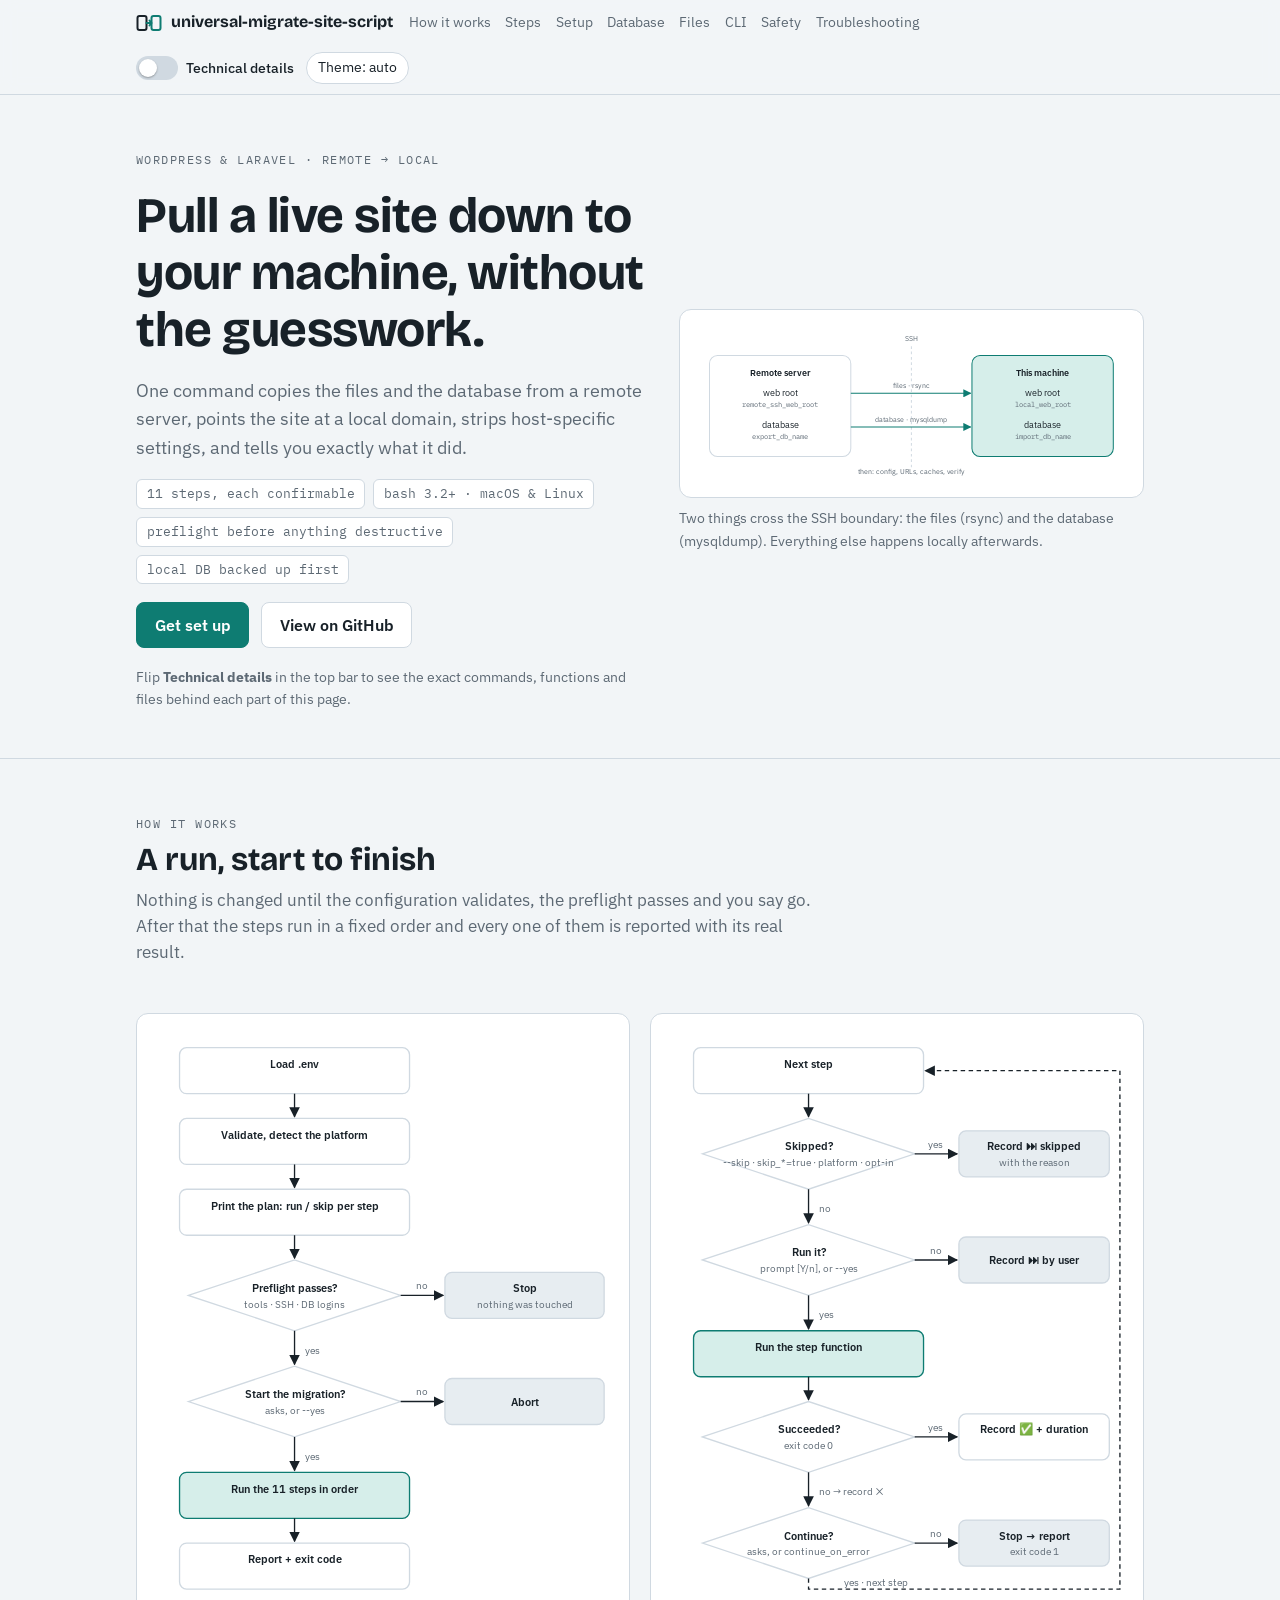
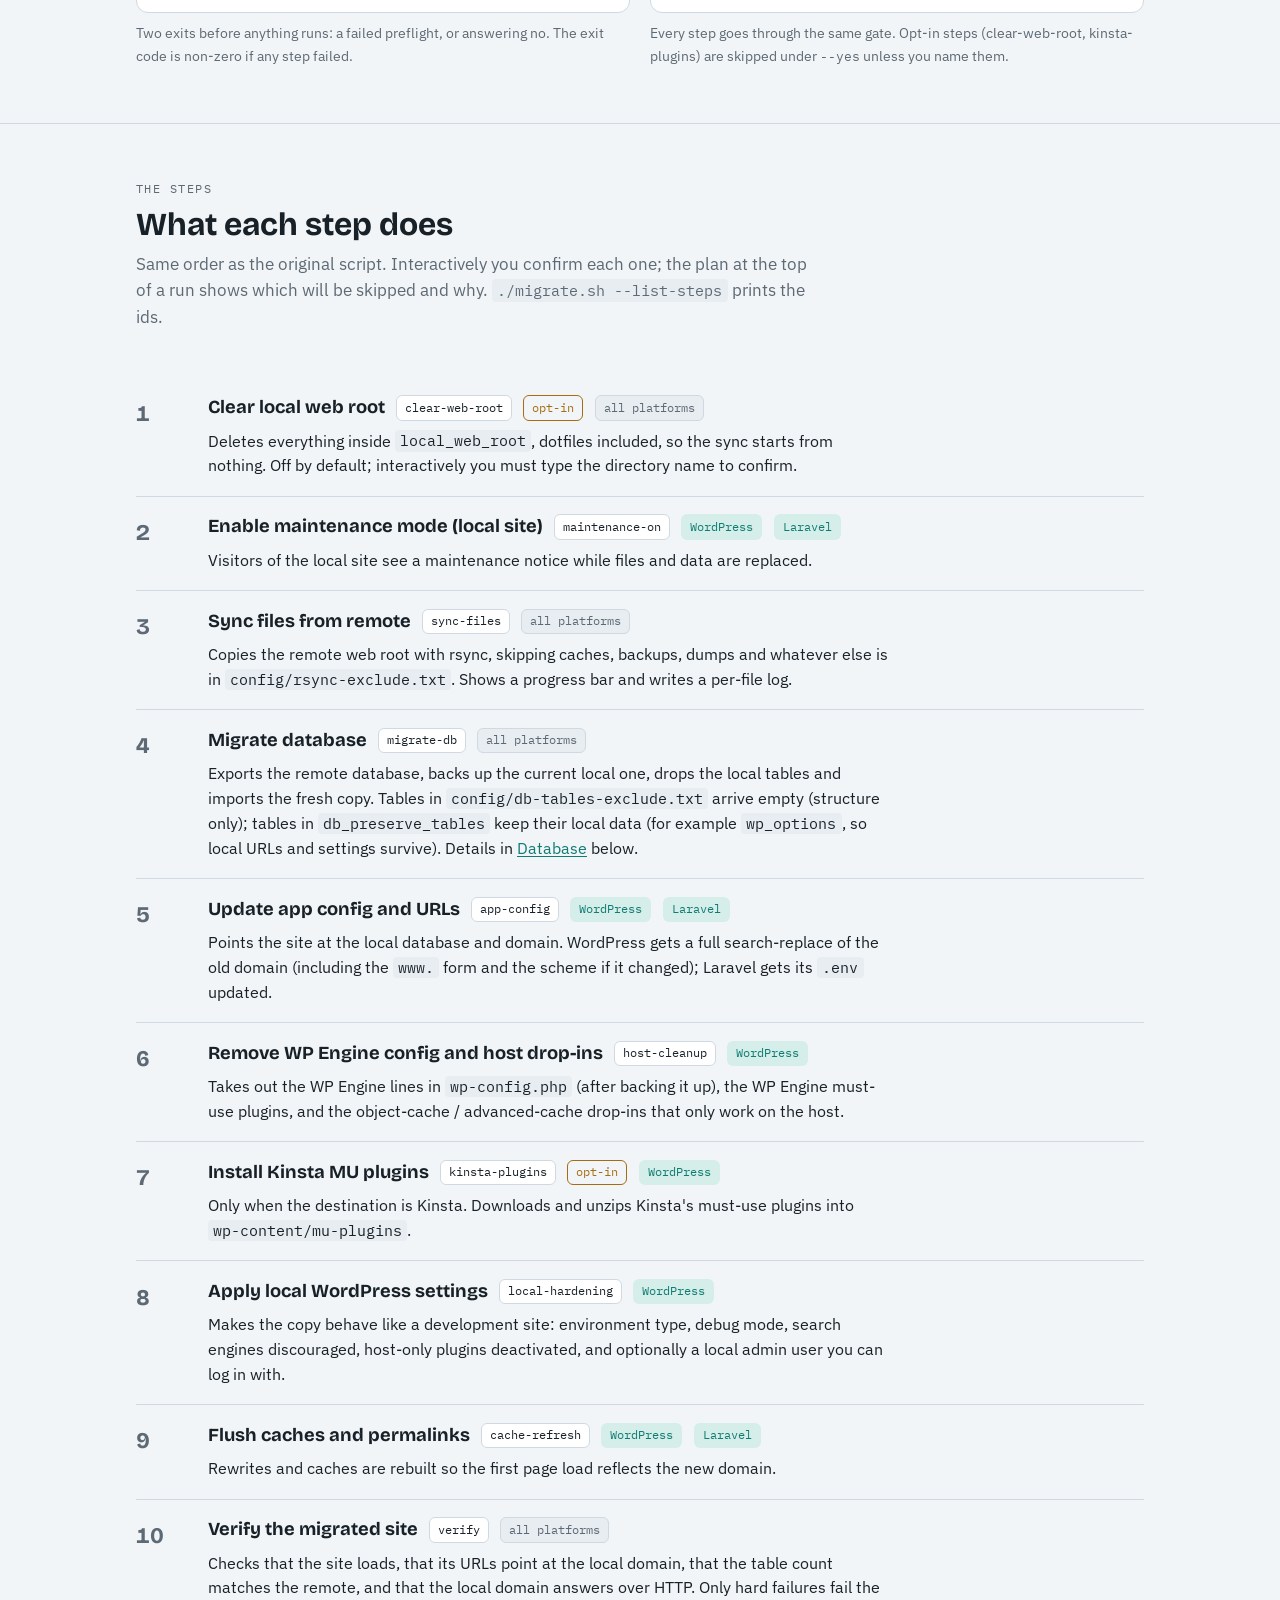
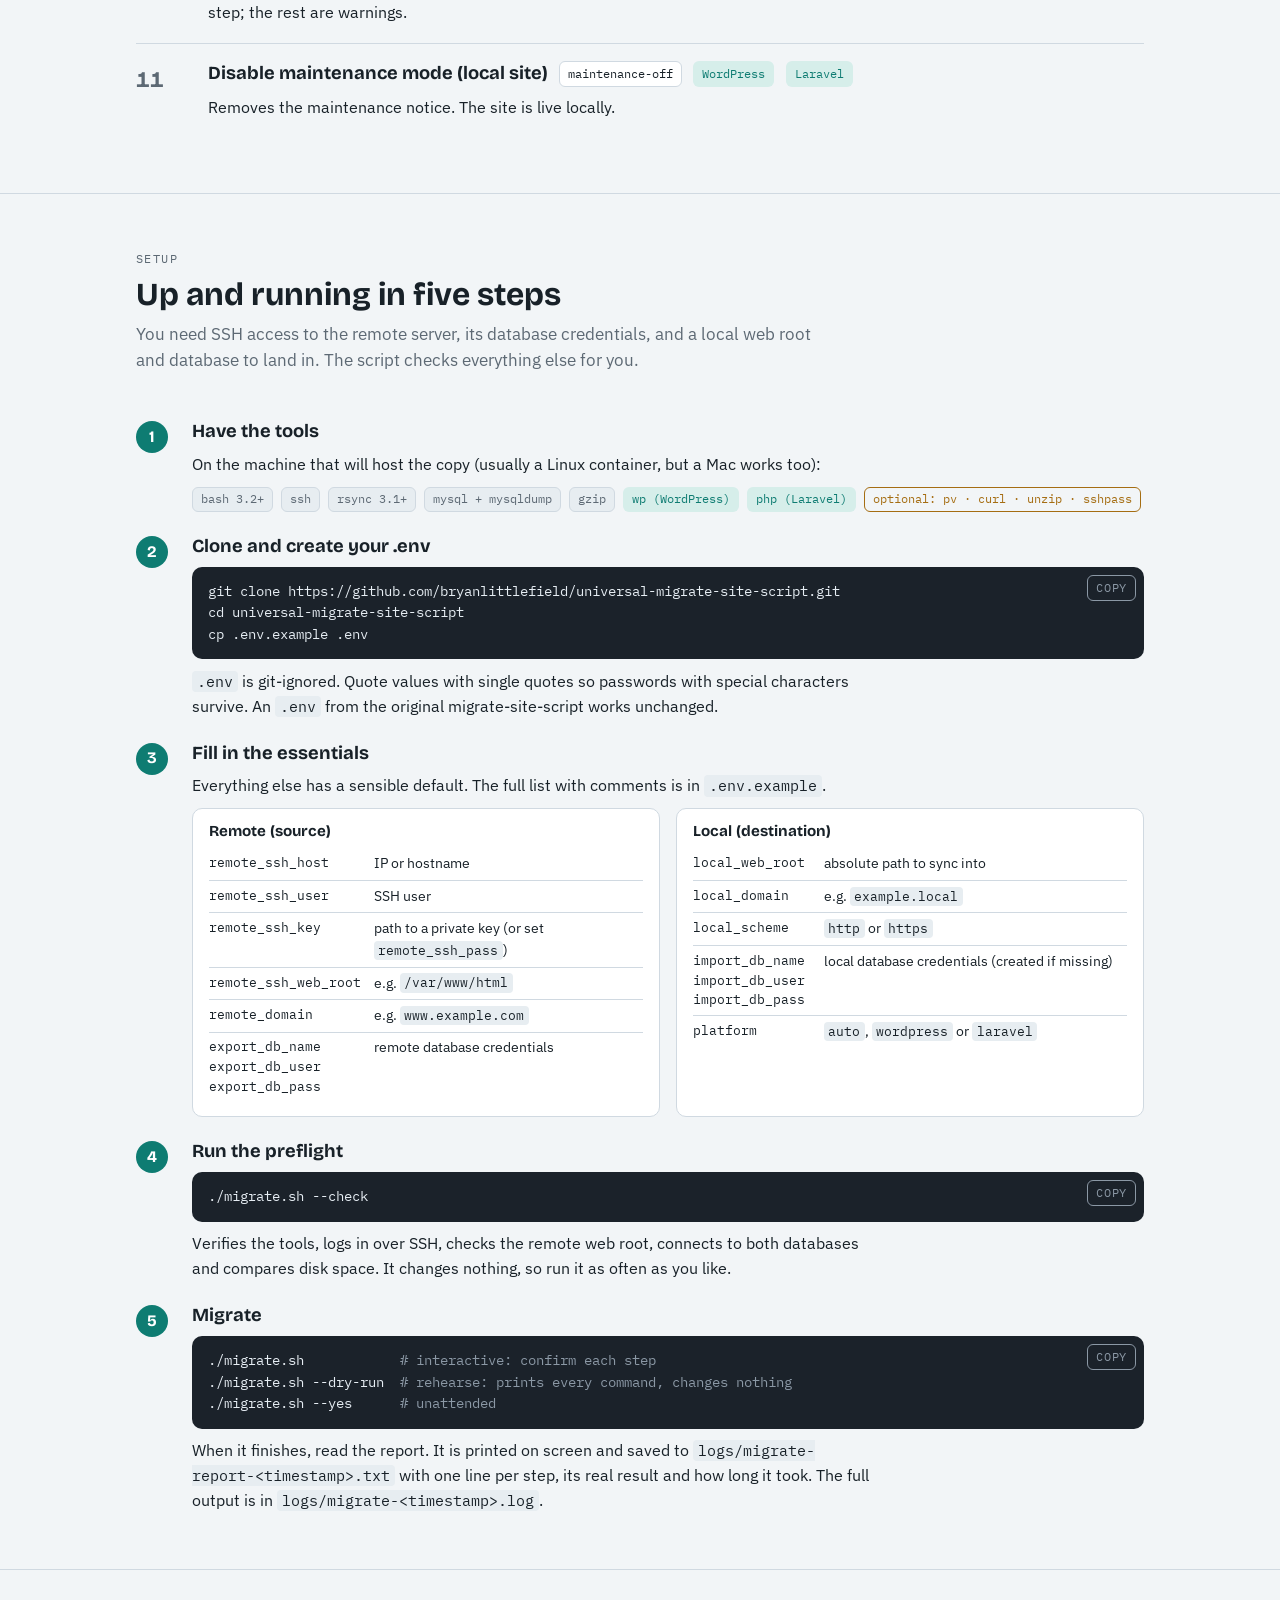
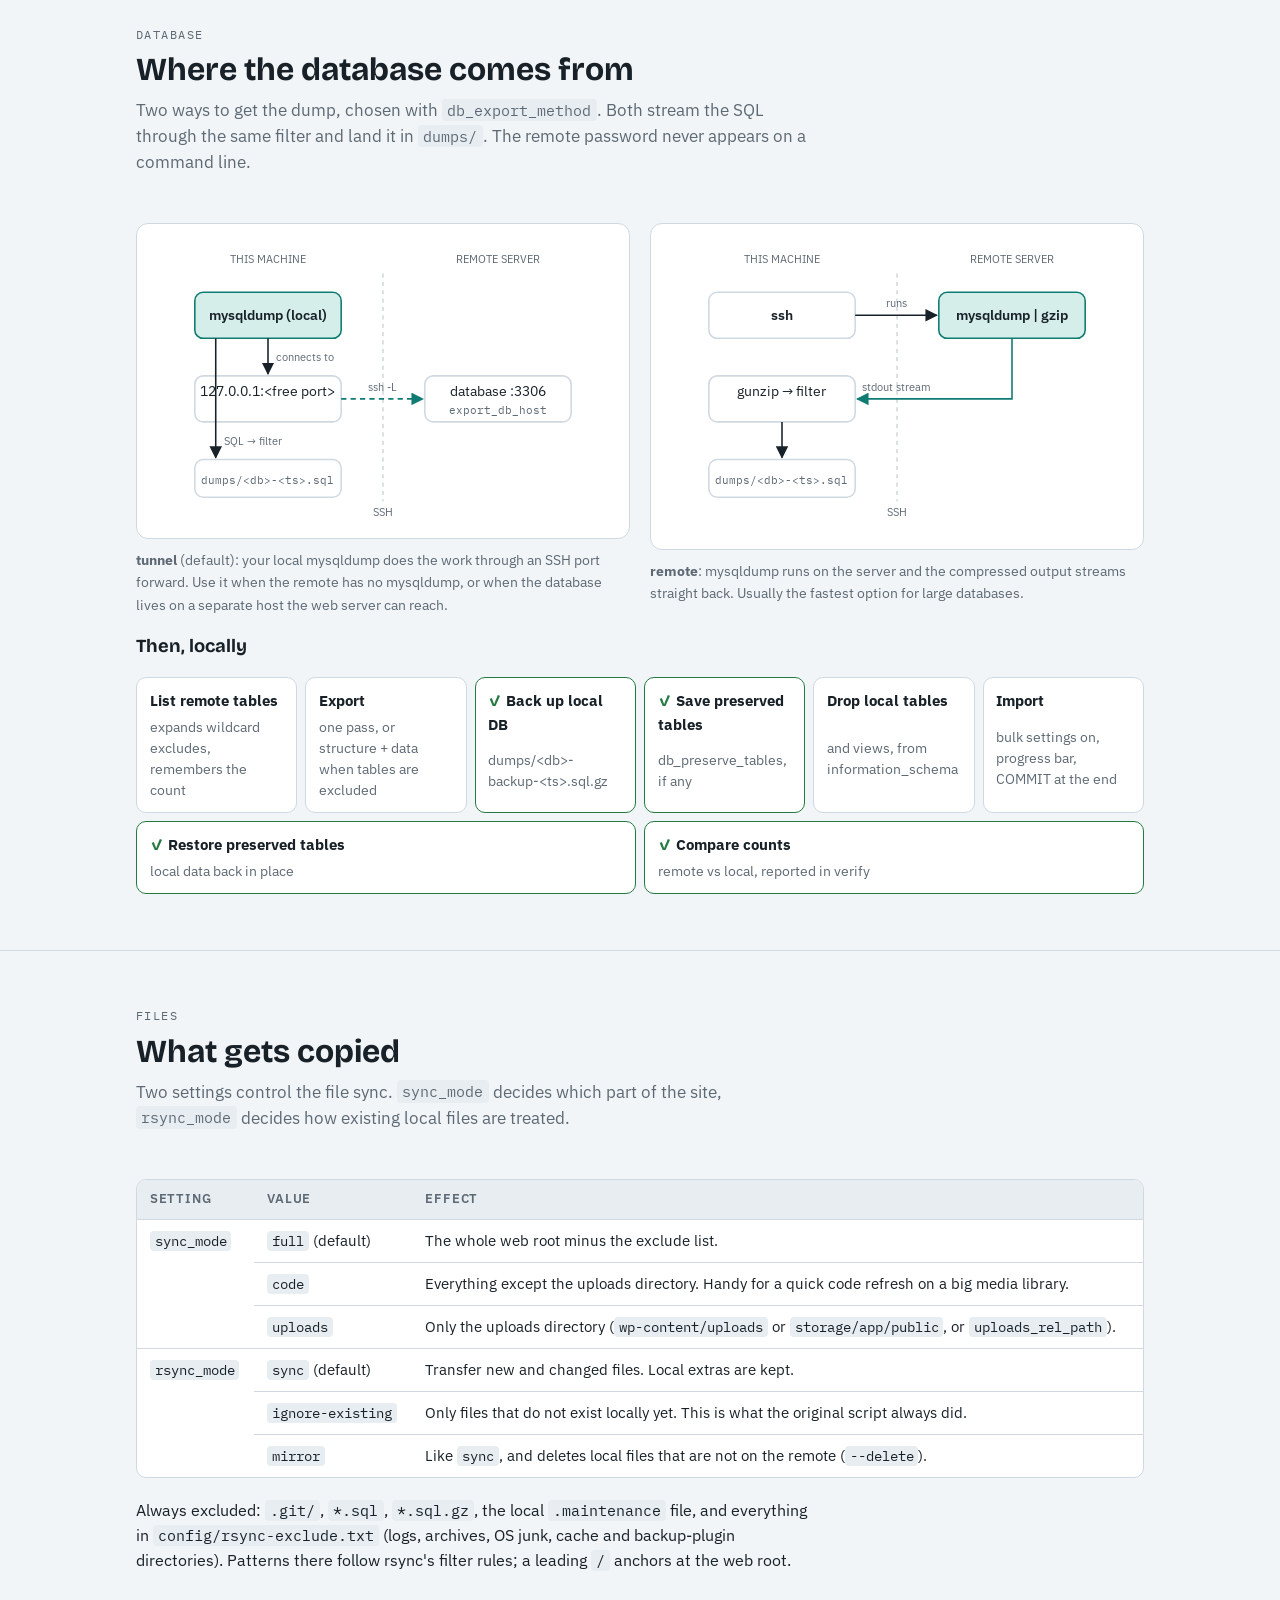
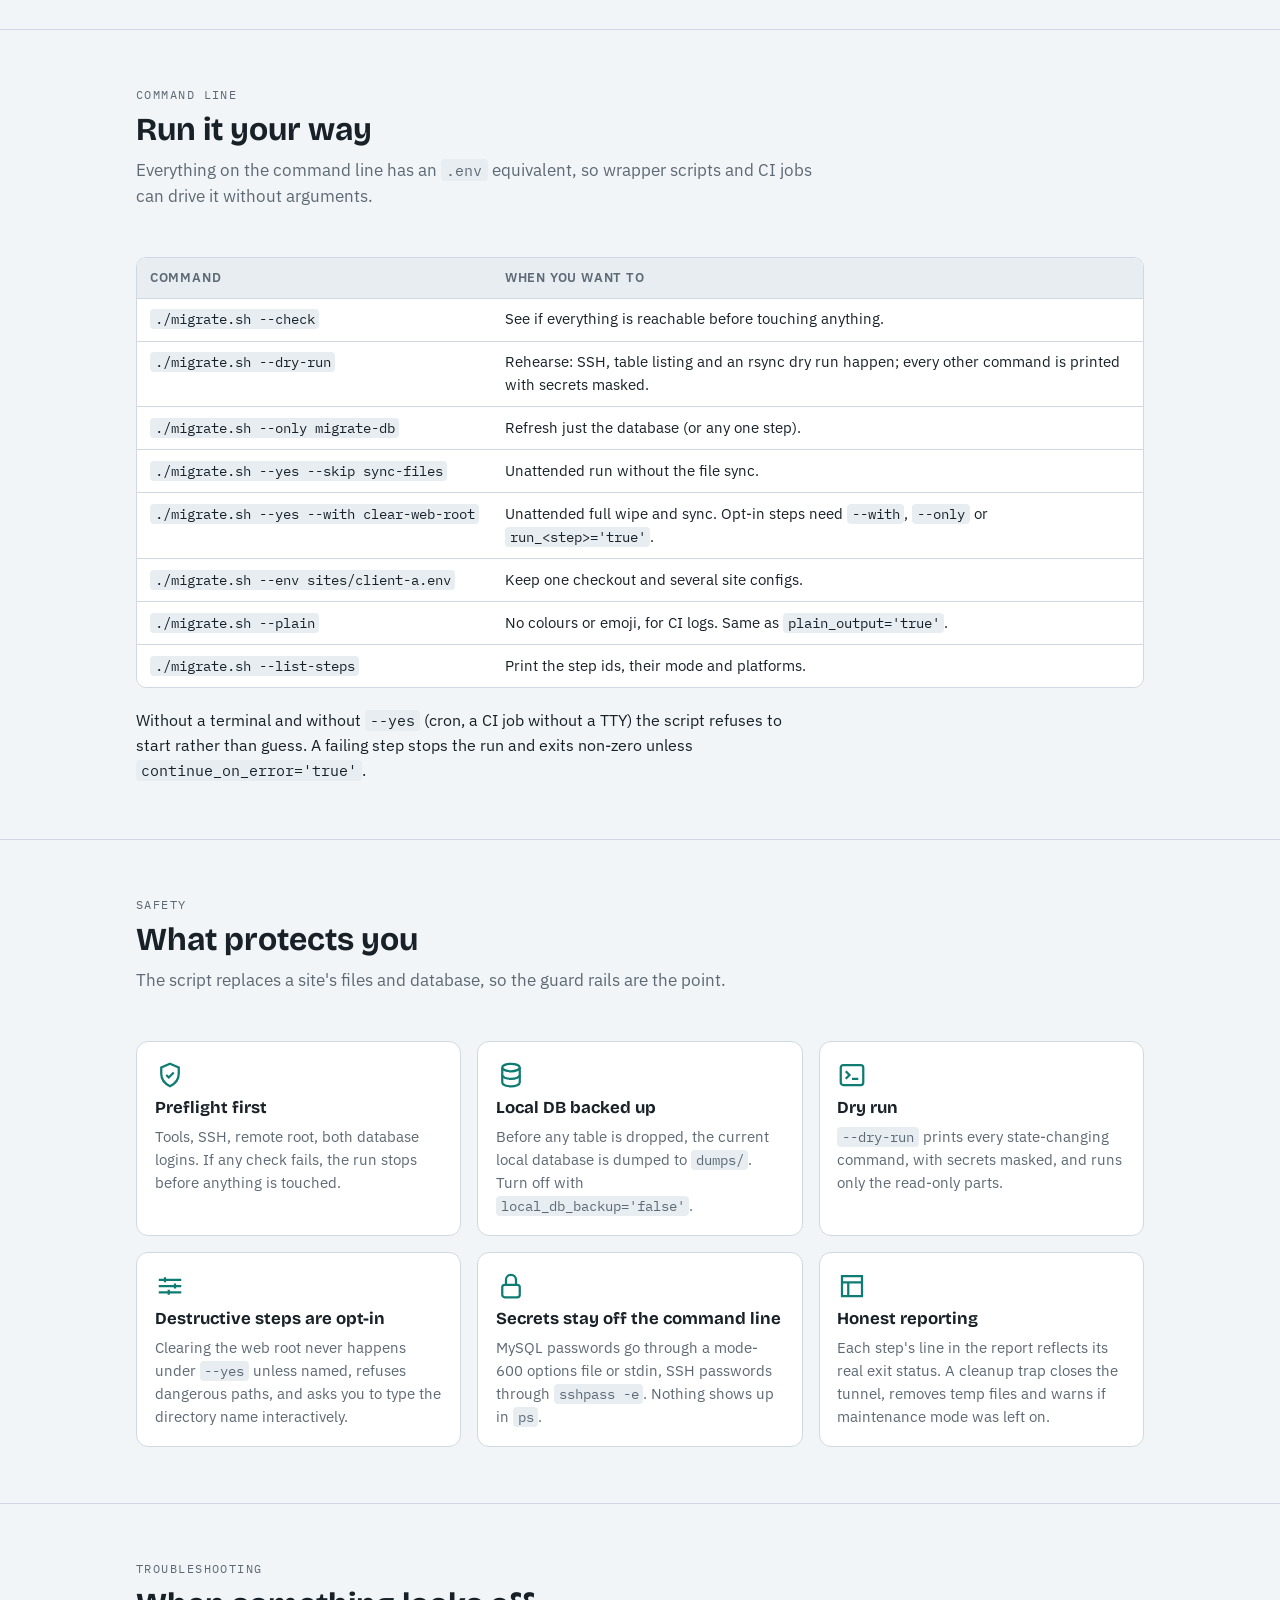
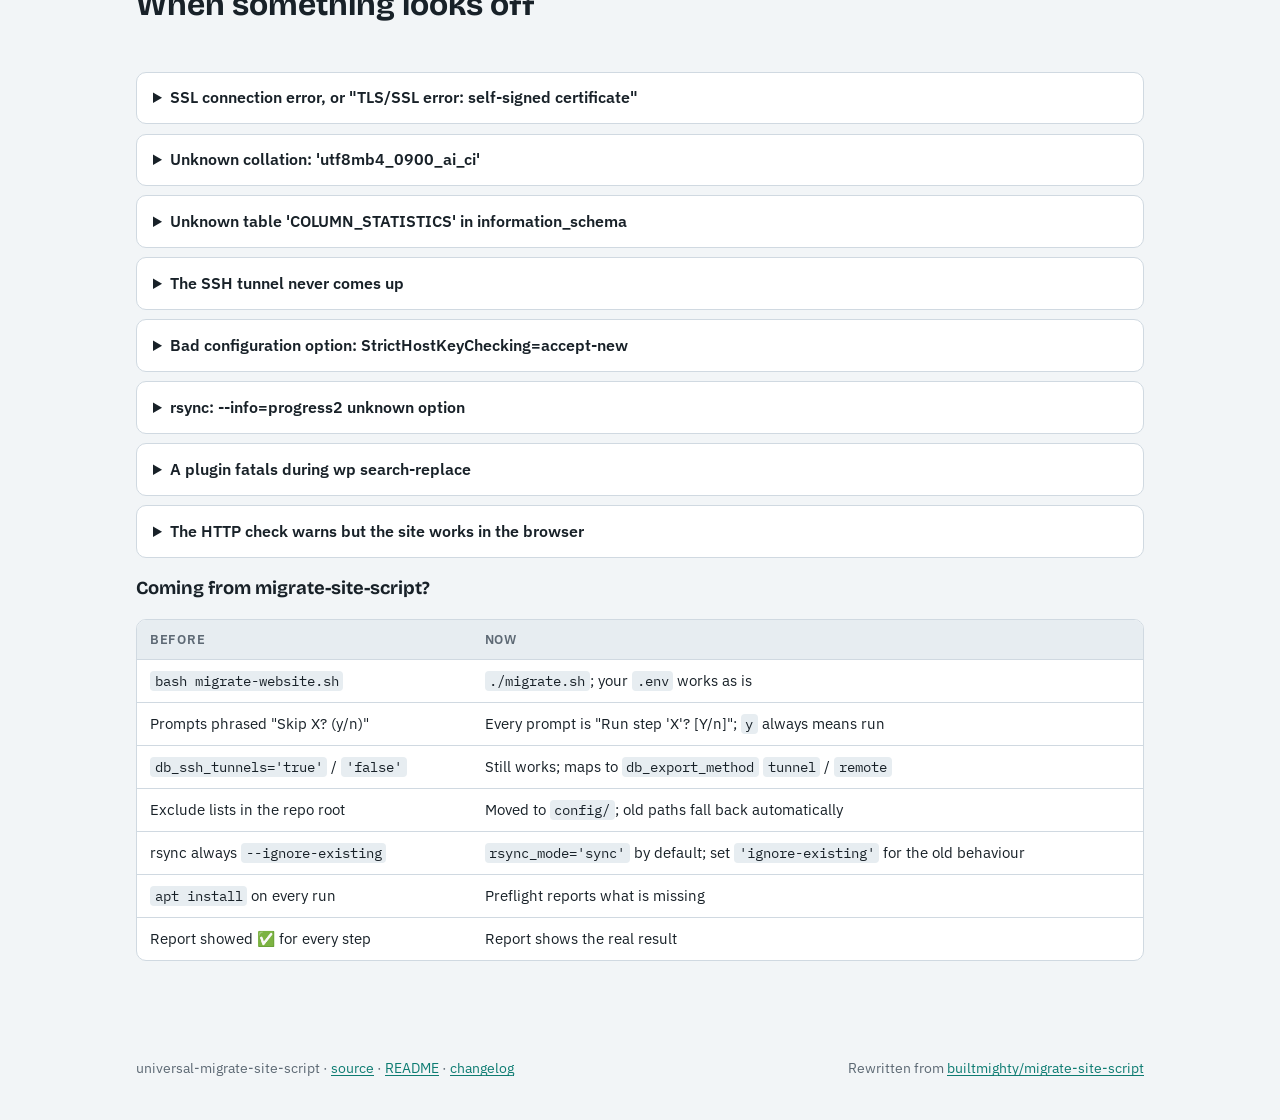
==== commit 35d287f1: "Add db_preserve_tables to keep local table data across an import" ====
--- a/docs/index.html
+++ b/docs/index.html
@@ -482,12 +482,13 @@
 
       <div class="step"><div class="num">4</div><div class="body">
         <div class="head"><h3>Migrate database</h3><span class="chip id">migrate-db</span><span class="chip">all platforms</span></div>
-        <p>Exports the remote database, backs up the current local one, drops the local tables and imports the fresh copy. Tables in <code>config/db-tables-exclude.txt</code> arrive empty (structure only). Details in <a href="#database">Database</a> below.</p>
+        <p>Exports the remote database, backs up the current local one, drops the local tables and imports the fresh copy. Tables in <code>config/db-tables-exclude.txt</code> arrive empty (structure only); tables in <code>db_preserve_tables</code> keep their local data (for example <code>wp_options</code>, so local URLs and settings survive). Details in <a href="#database">Database</a> below.</p>
         <div class="tech tech-block"><div class="eyebrow">Under the hood</div><ul>
           <li><code>SHOW TABLES</code> first, to expand wildcard excludes into <code>--ignore-table=db.table</code> and to compare counts afterwards.</li>
           <li>One <code>mysqldump</code> pass, or two when tables are excluded: <code>--no-data --skip-triggers</code> for structure, then <code>--no-create-info</code> with the ignores for data.</li>
           <li>Stream filter: strip <code>DEFINER=…</code> and <code>SQL SECURITY DEFINER</code>, drop the MariaDB sandbox line, map <code>utf8mb4_0900_*</code> collations when the local server needs it.</li>
           <li>Backup to <code>dumps/&lt;db&gt;-backup-&lt;ts&gt;.sql.gz</code>, drop every table and view listed in <code>information_schema</code>, import wrapped in <code>SET autocommit=0; unique_checks=0; foreign_key_checks=0 … COMMIT</code> with <code>--max-allowed-packet=1G</code> and a <code>pv</code> progress bar.</li>
+          <li><code>db_preserve_tables</code> (wildcards resolved against the local table list): <code>mysqldump --add-drop-table</code> of those tables before the drop, their names added to the export's <code>--ignore-table</code> list, and the saved SQL replayed after the import.</li>
         </ul></div>
       </div></div>
 
@@ -734,8 +735,10 @@
       <div class="s"><strong>List remote tables</strong><span>expands wildcard excludes, remembers the count</span></div>
       <div class="s"><strong>Export</strong><span>one pass, or structure + data when tables are excluded</span></div>
       <div class="s guard"><strong>Back up local DB</strong><span>dumps/&lt;db&gt;-backup-&lt;ts&gt;.sql.gz</span></div>
+      <div class="s guard"><strong>Save preserved tables</strong><span>db_preserve_tables, if any</span></div>
       <div class="s"><strong>Drop local tables</strong><span>and views, from information_schema</span></div>
       <div class="s"><strong>Import</strong><span>bulk settings on, progress bar, COMMIT at the end</span></div>
+      <div class="s guard"><strong>Restore preserved tables</strong><span>local data back in place</span></div>
       <div class="s guard"><strong>Compare counts</strong><span>remote vs local, reported in verify</span></div>
     </div>
 
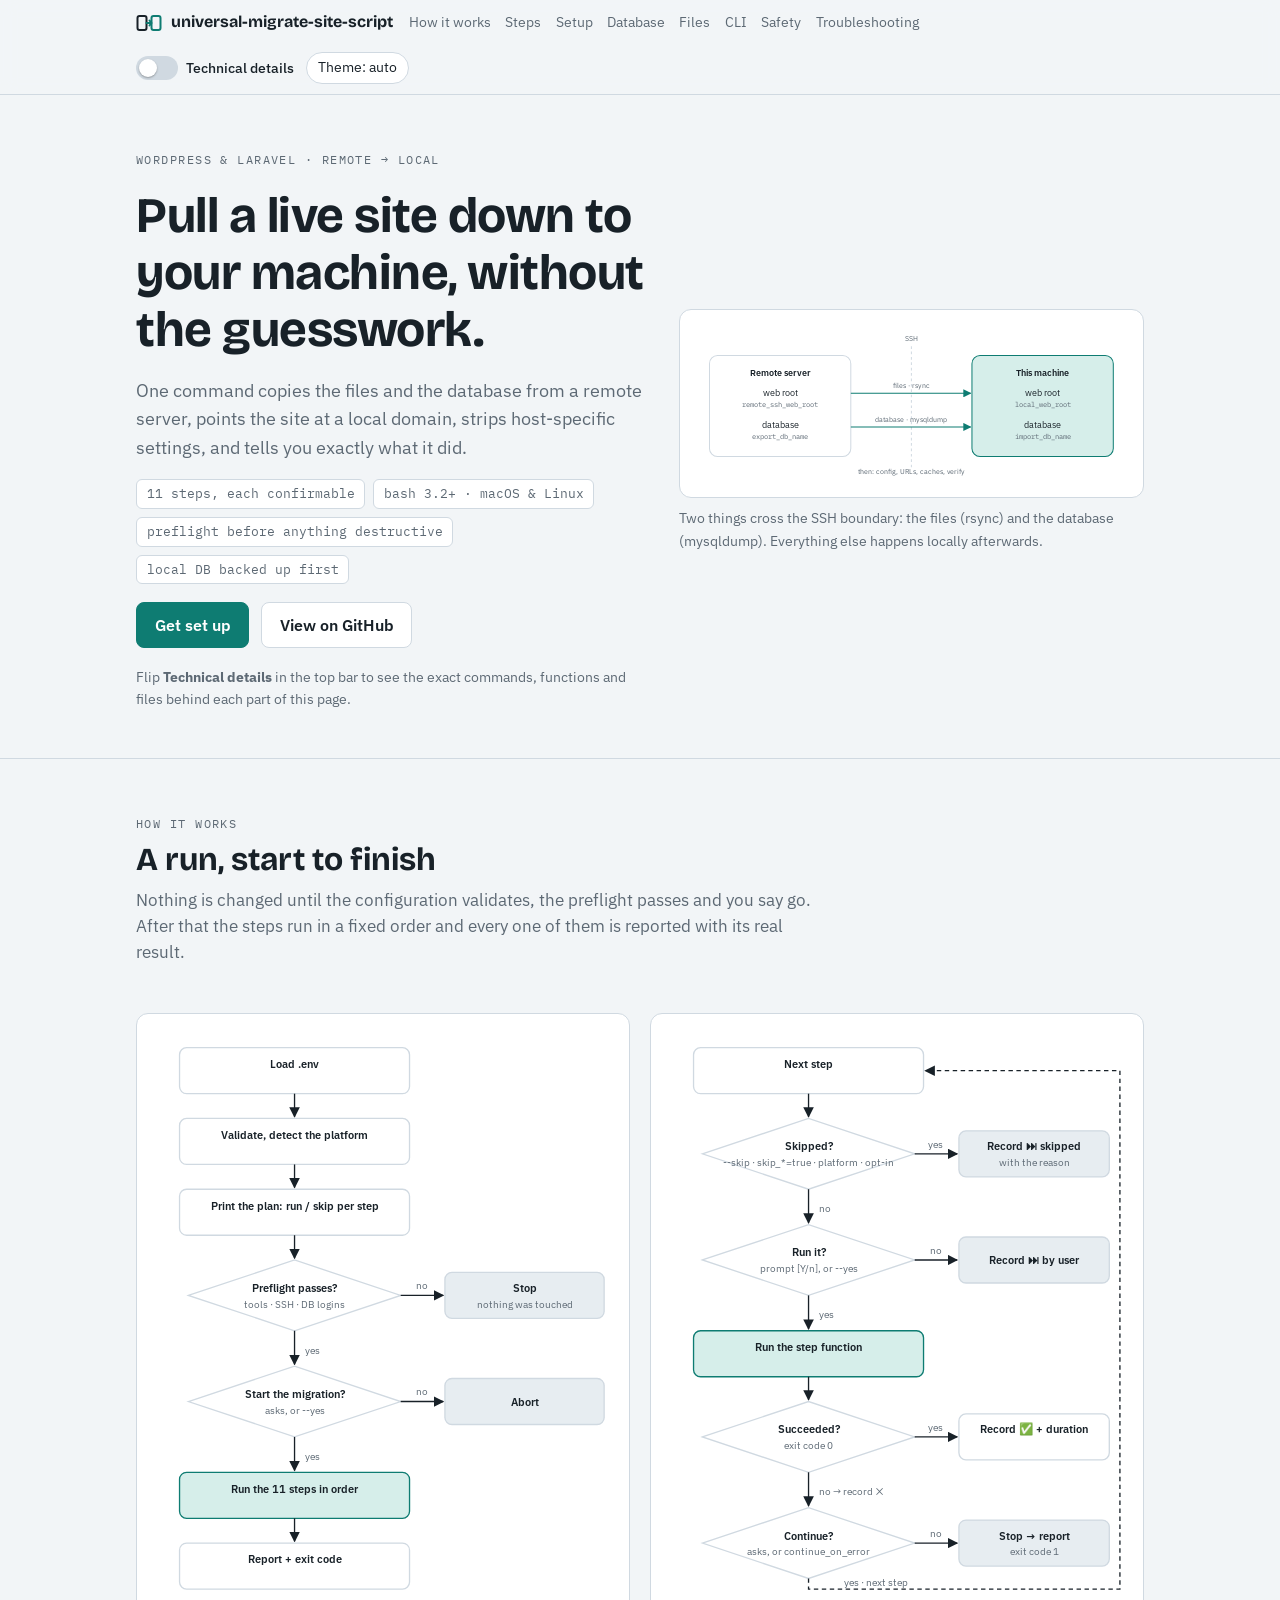
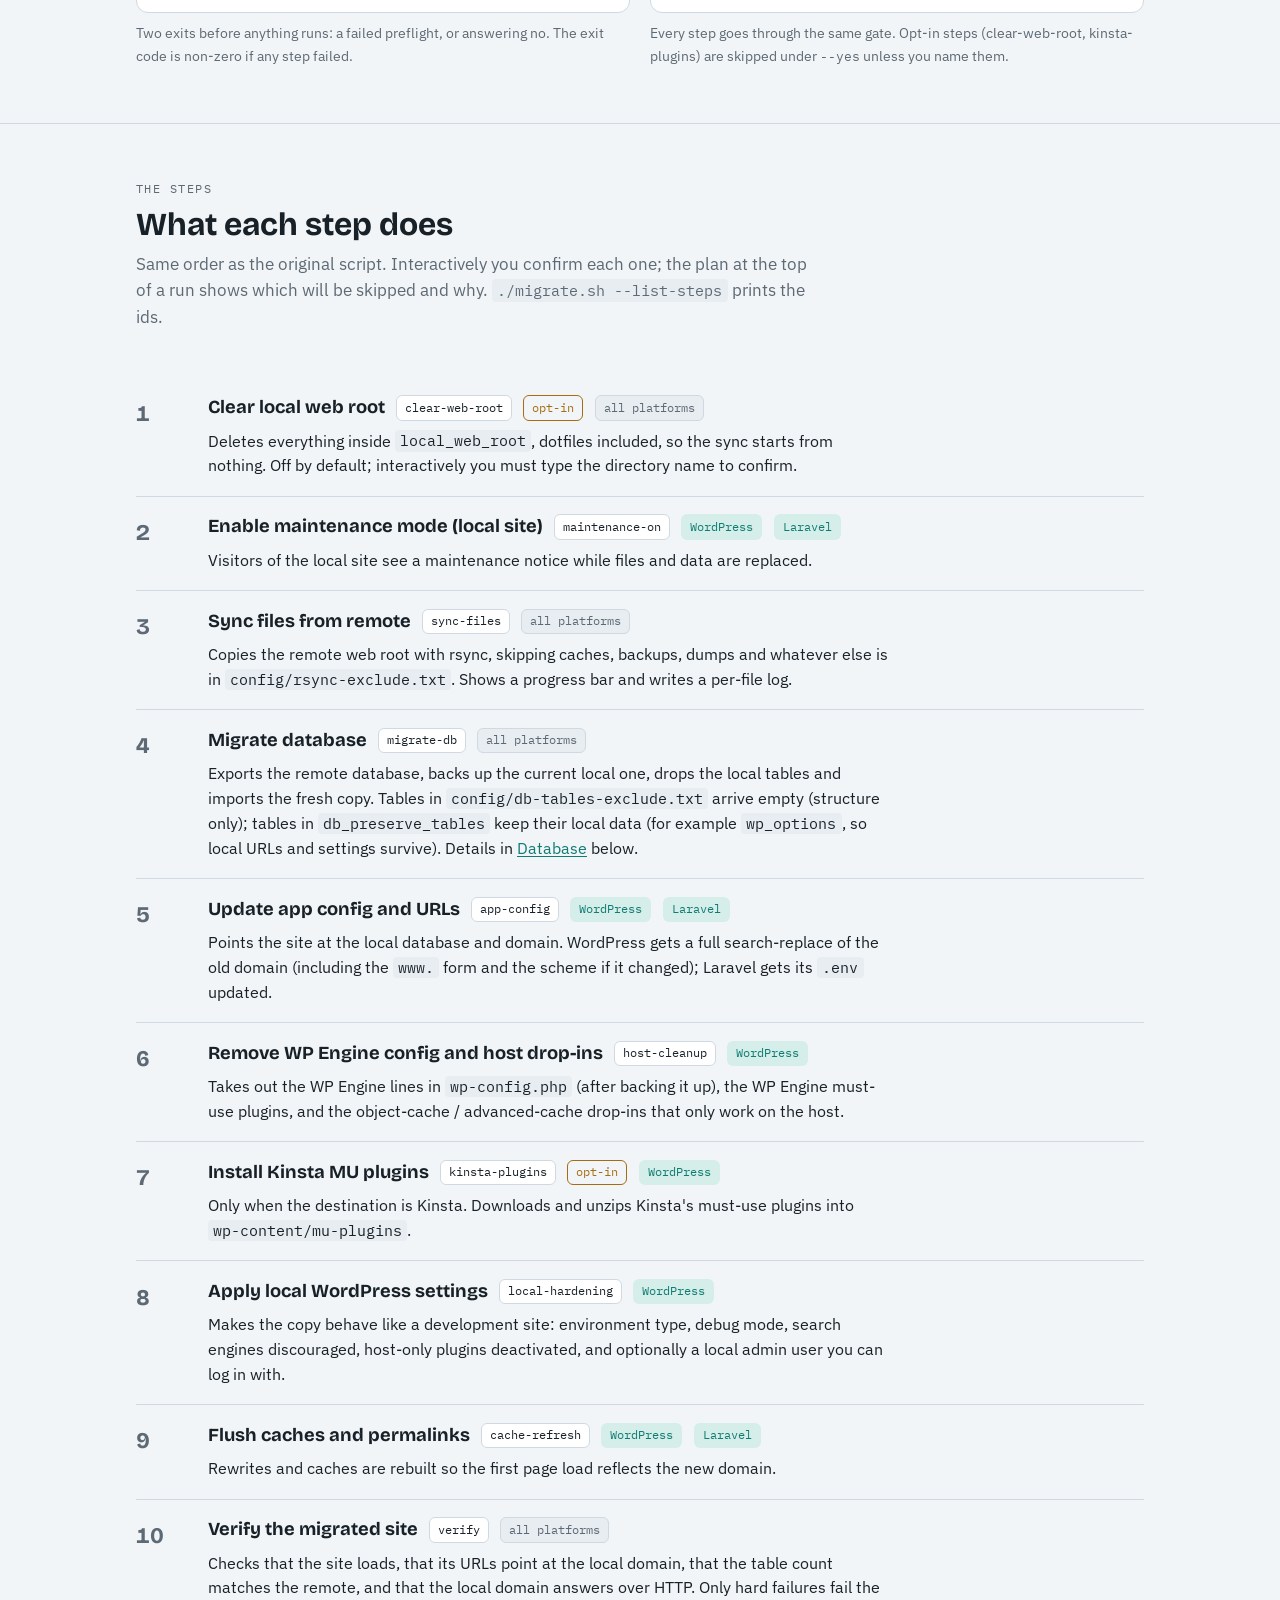
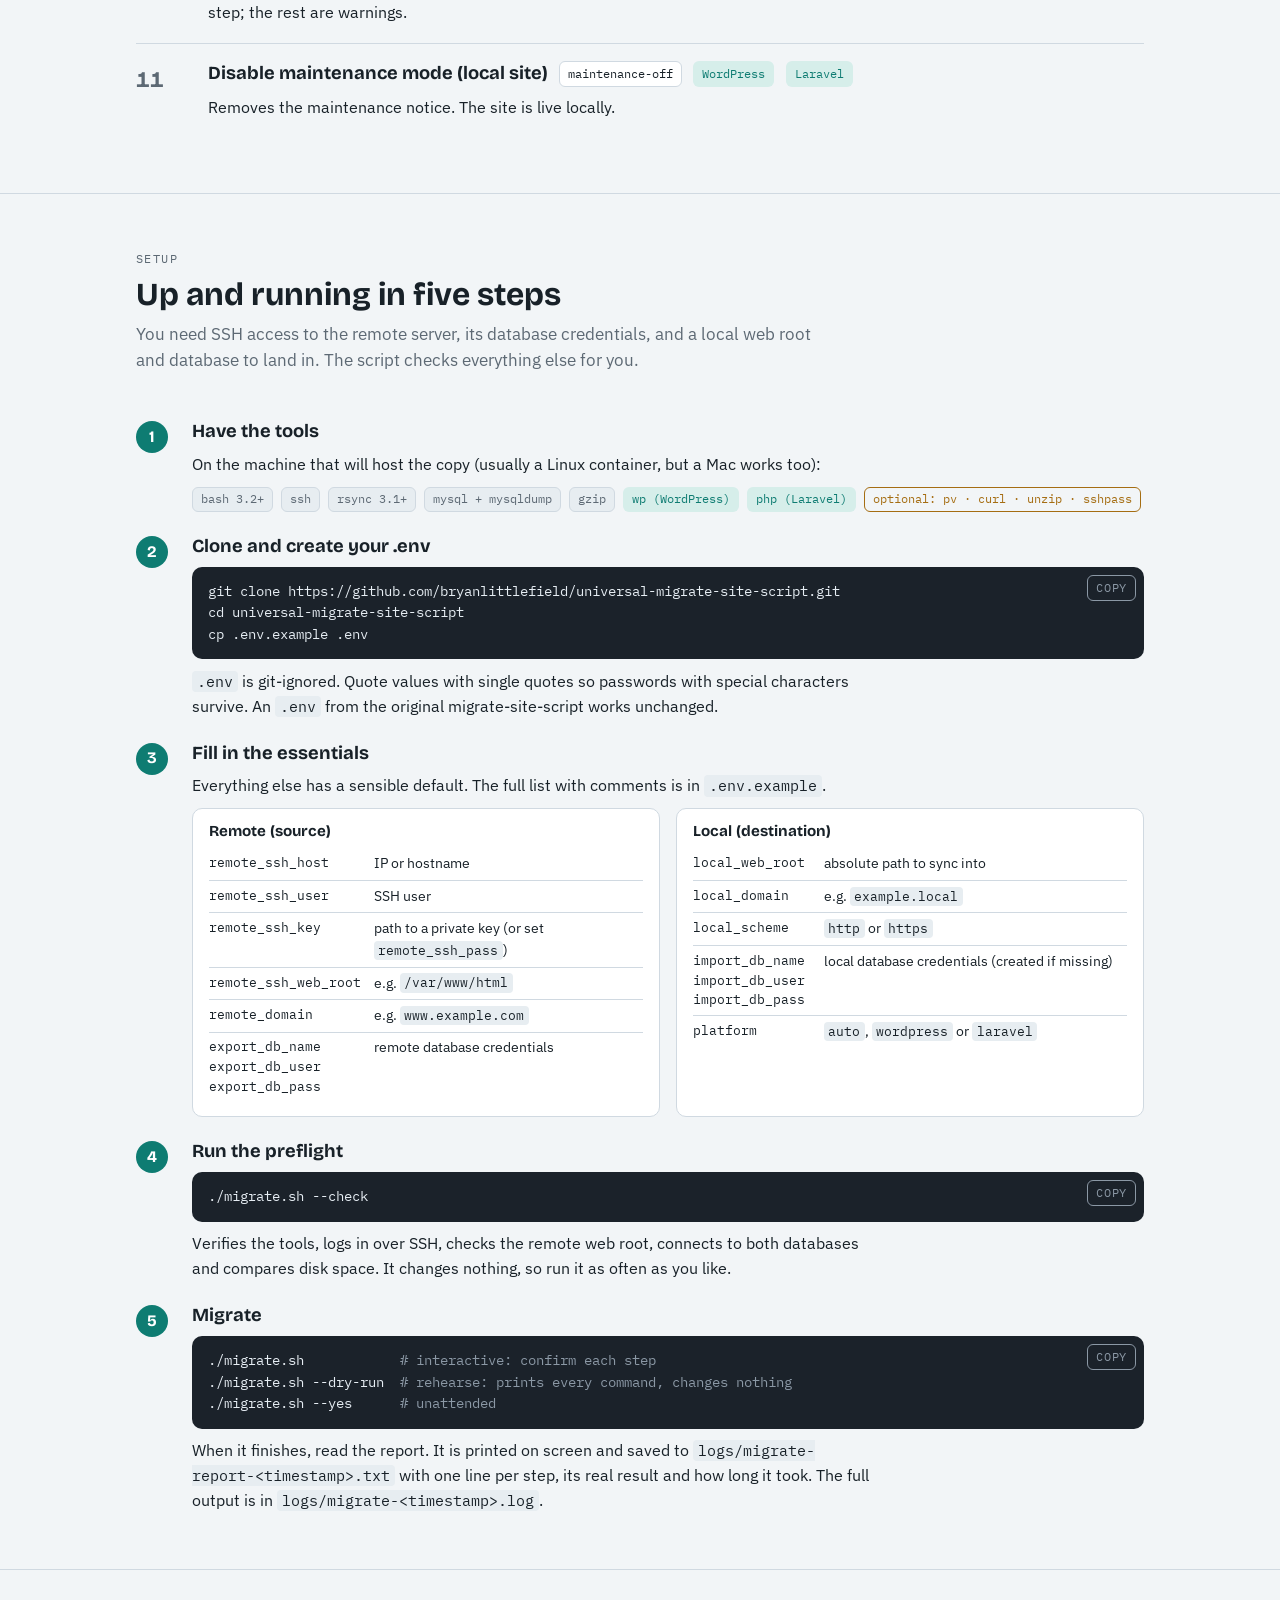
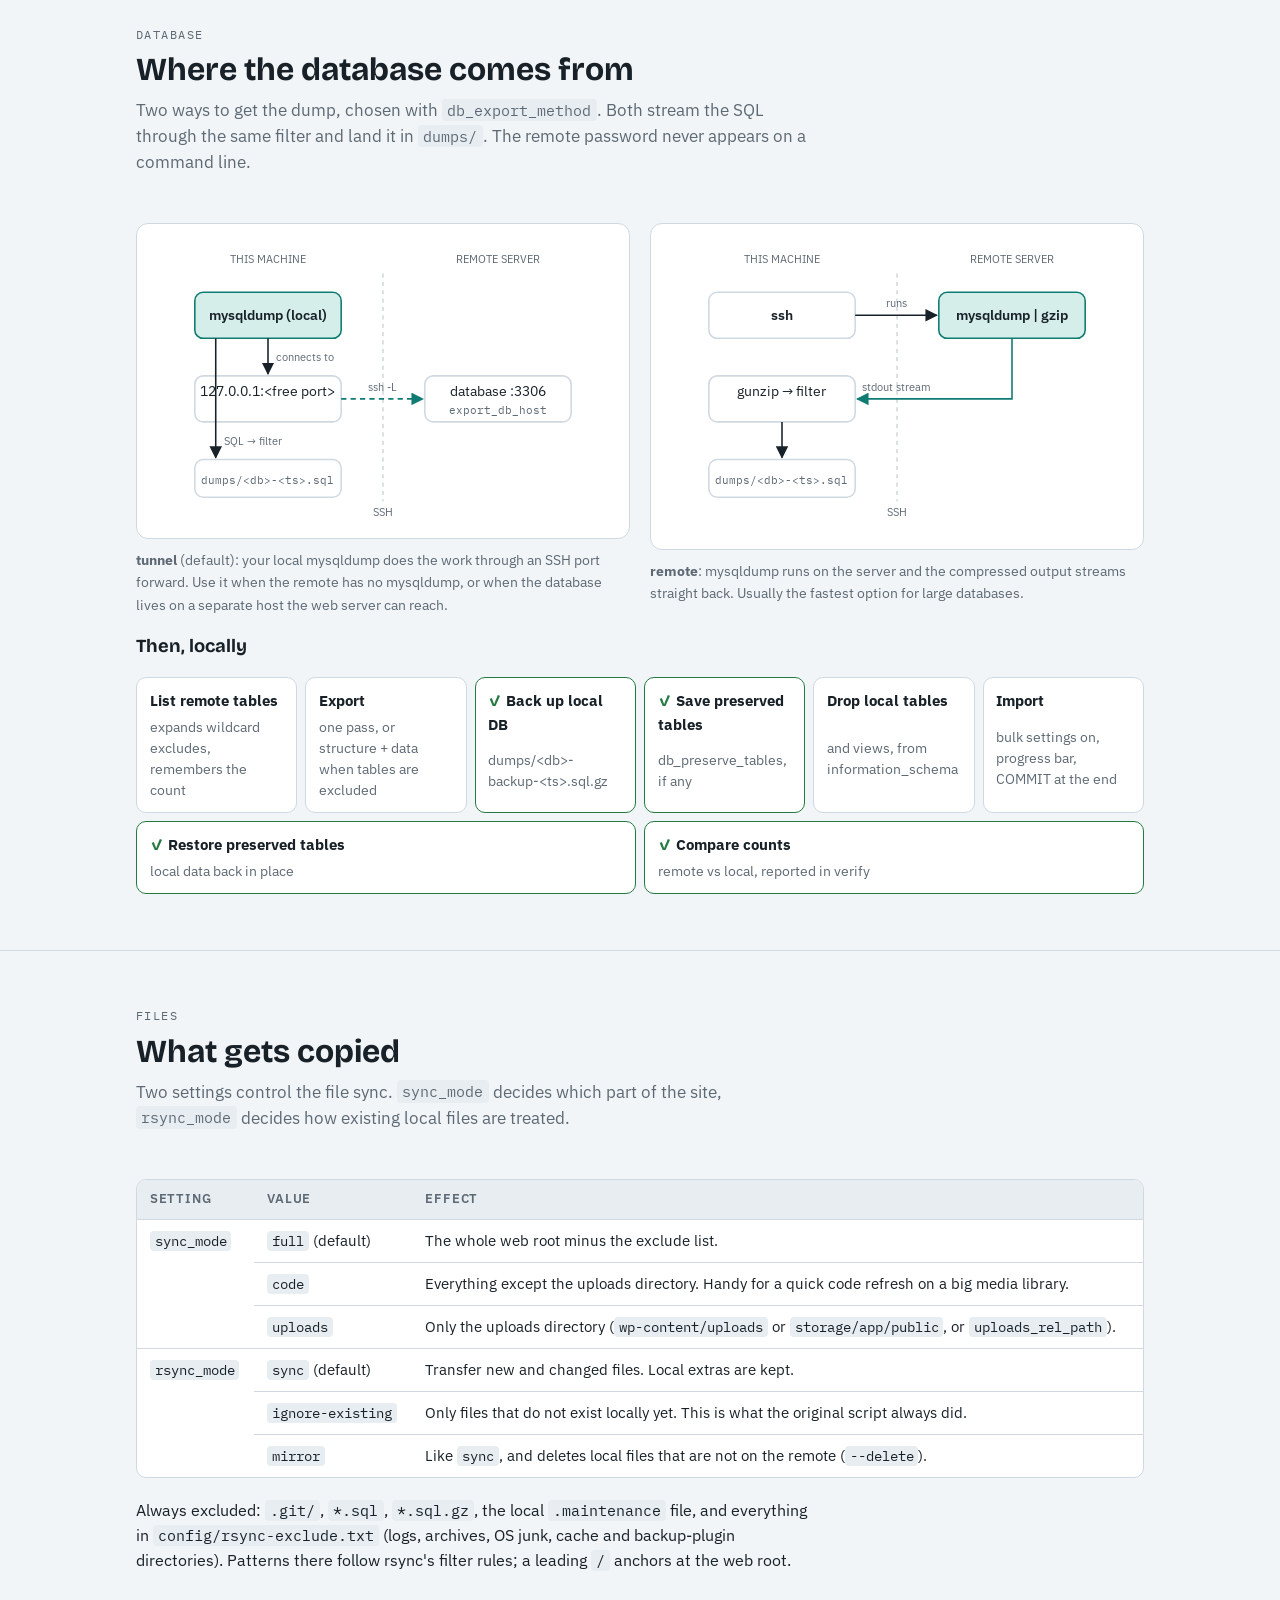
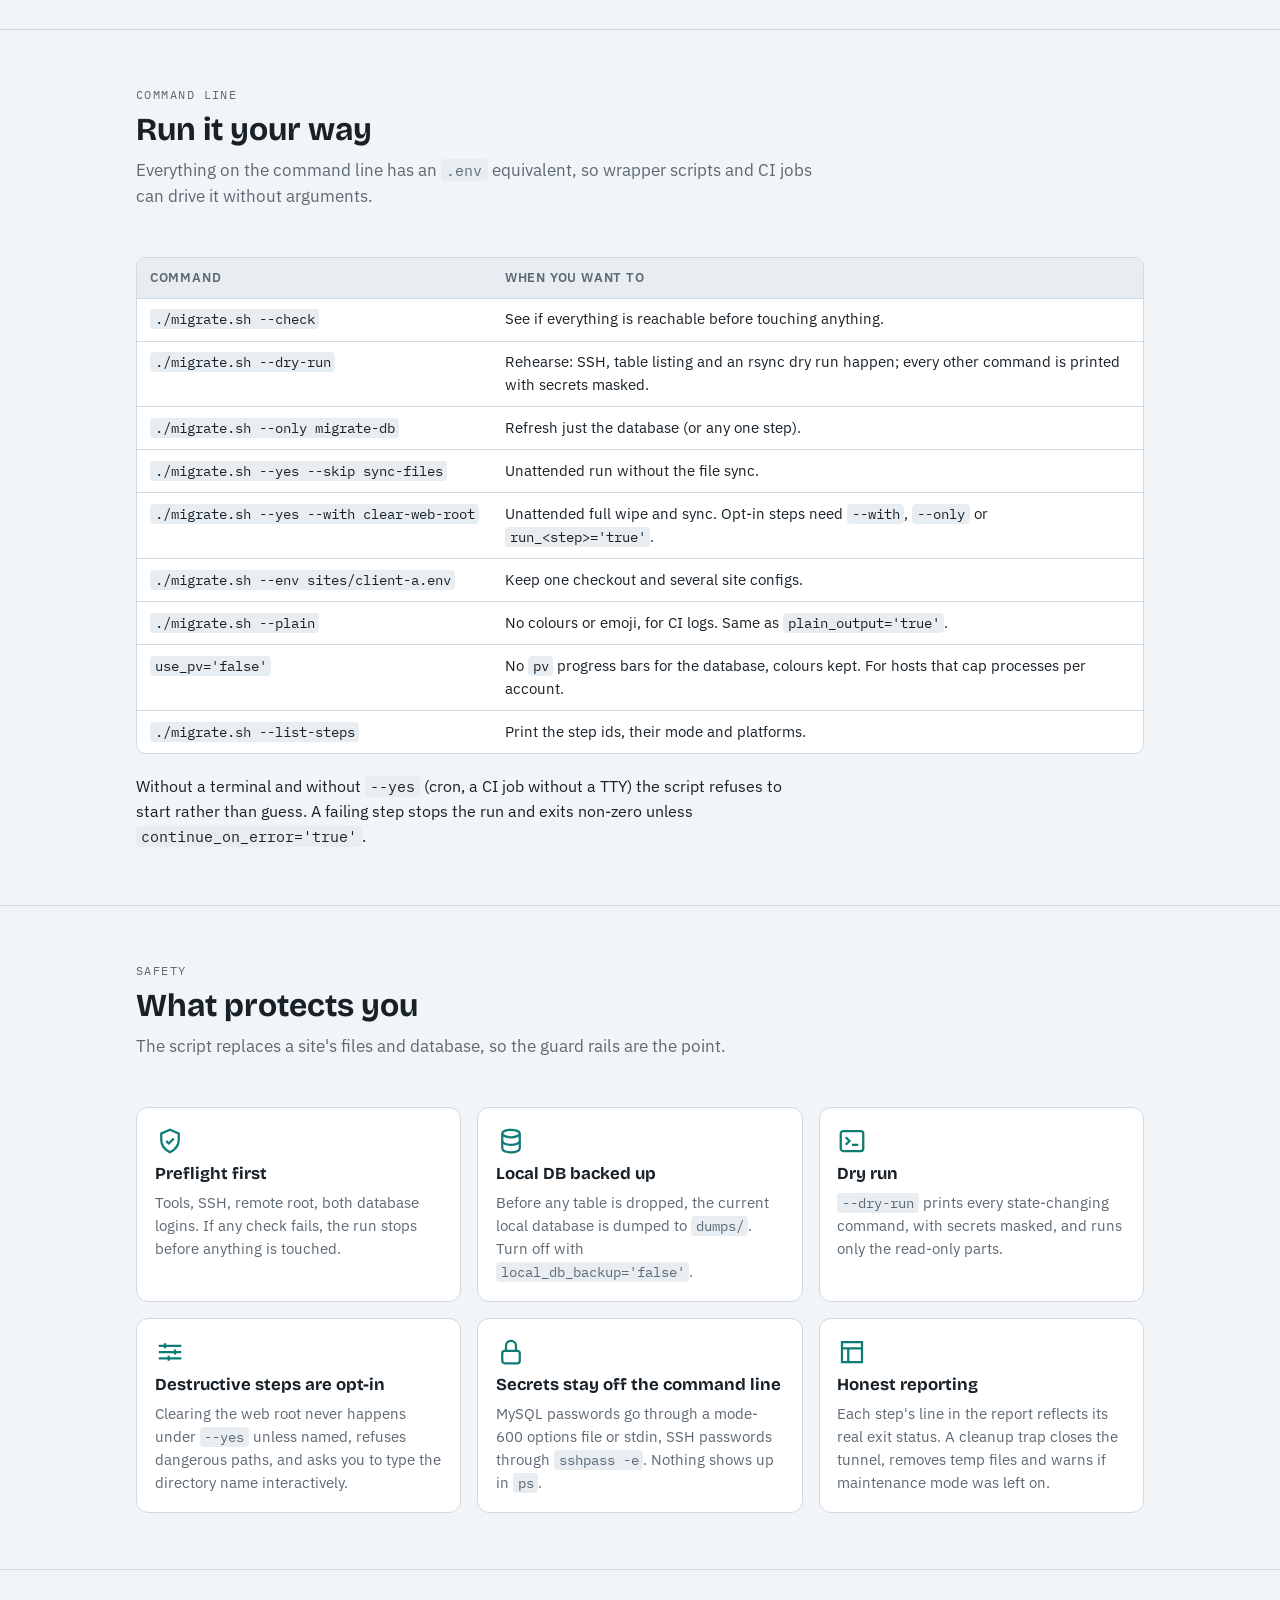
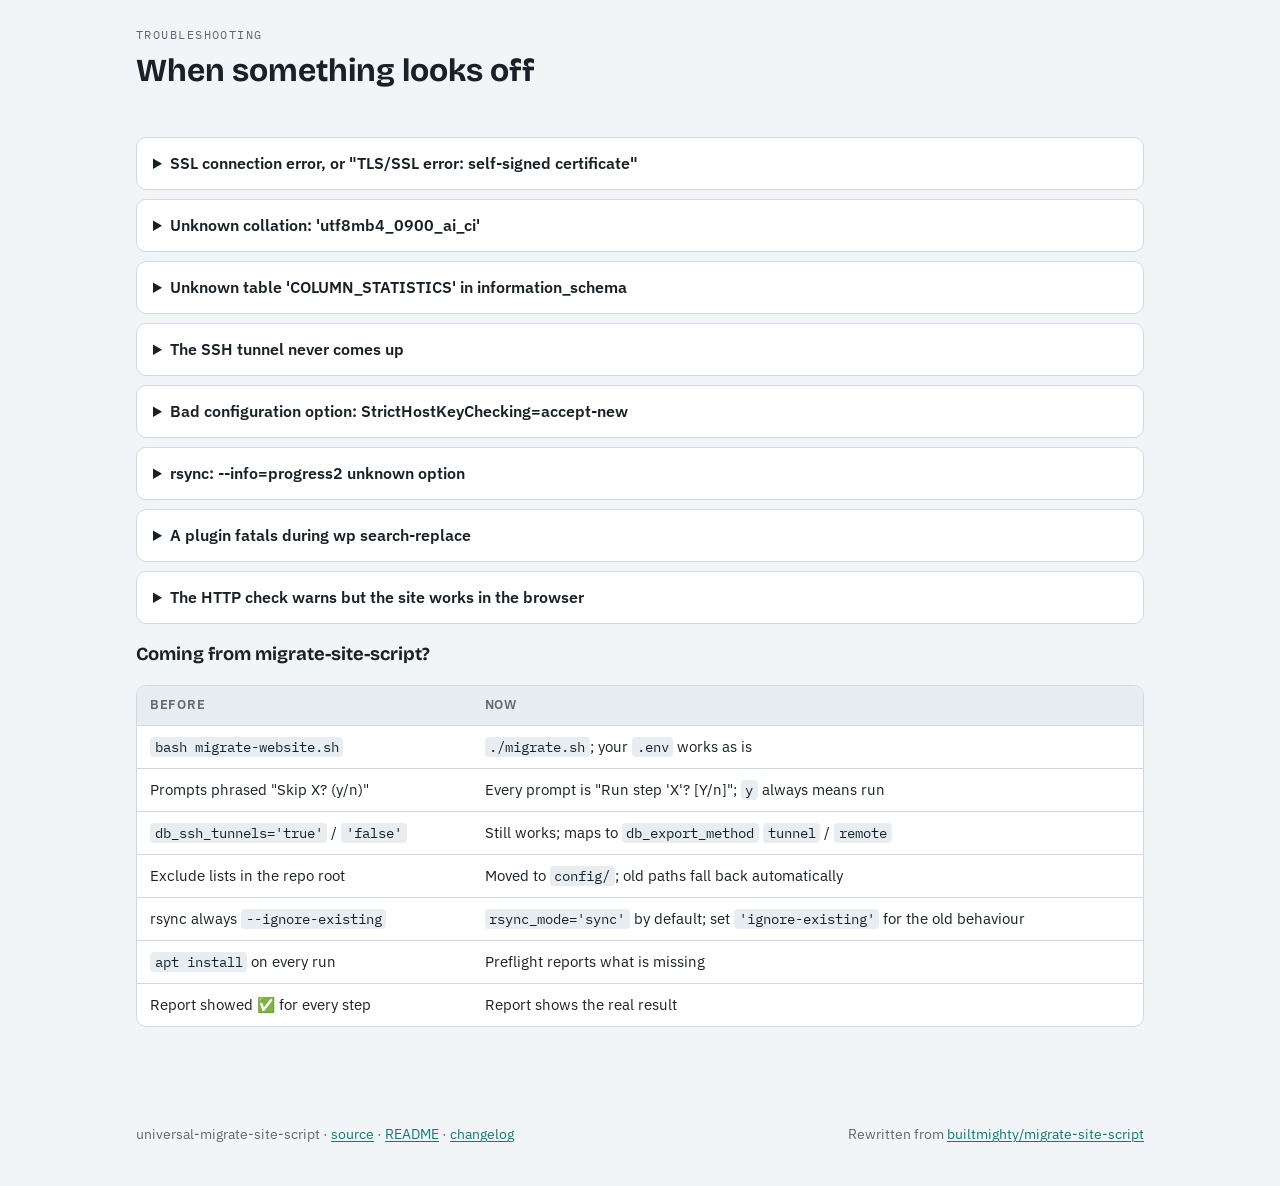
==== commit 63368c21: "Add use_pv to turn off pv progress bars use_pv=false disables the pv bars for the DB export and impo" ====
--- a/docs/index.html
+++ b/docs/index.html
@@ -795,6 +795,7 @@
         <tr><td><code>./migrate.sh --yes --with clear-web-root</code></td><td>Unattended full wipe and sync. Opt-in steps need <code>--with</code>, <code>--only</code> or <code>run_&lt;step&gt;='true'</code>.</td></tr>
         <tr><td><code>./migrate.sh --env sites/client-a.env</code></td><td>Keep one checkout and several site configs.</td></tr>
         <tr><td><code>./migrate.sh --plain</code></td><td>No colours or emoji, for CI logs. Same as <code>plain_output='true'</code>.</td></tr>
+        <tr><td><code>use_pv='false'</code></td><td>No <code>pv</code> progress bars for the database, colours kept. For hosts that cap processes per account.</td></tr>
         <tr><td><code>./migrate.sh --list-steps</code></td><td>Print the step ids, their mode and platforms.</td></tr>
       </tbody>
     </table></div>
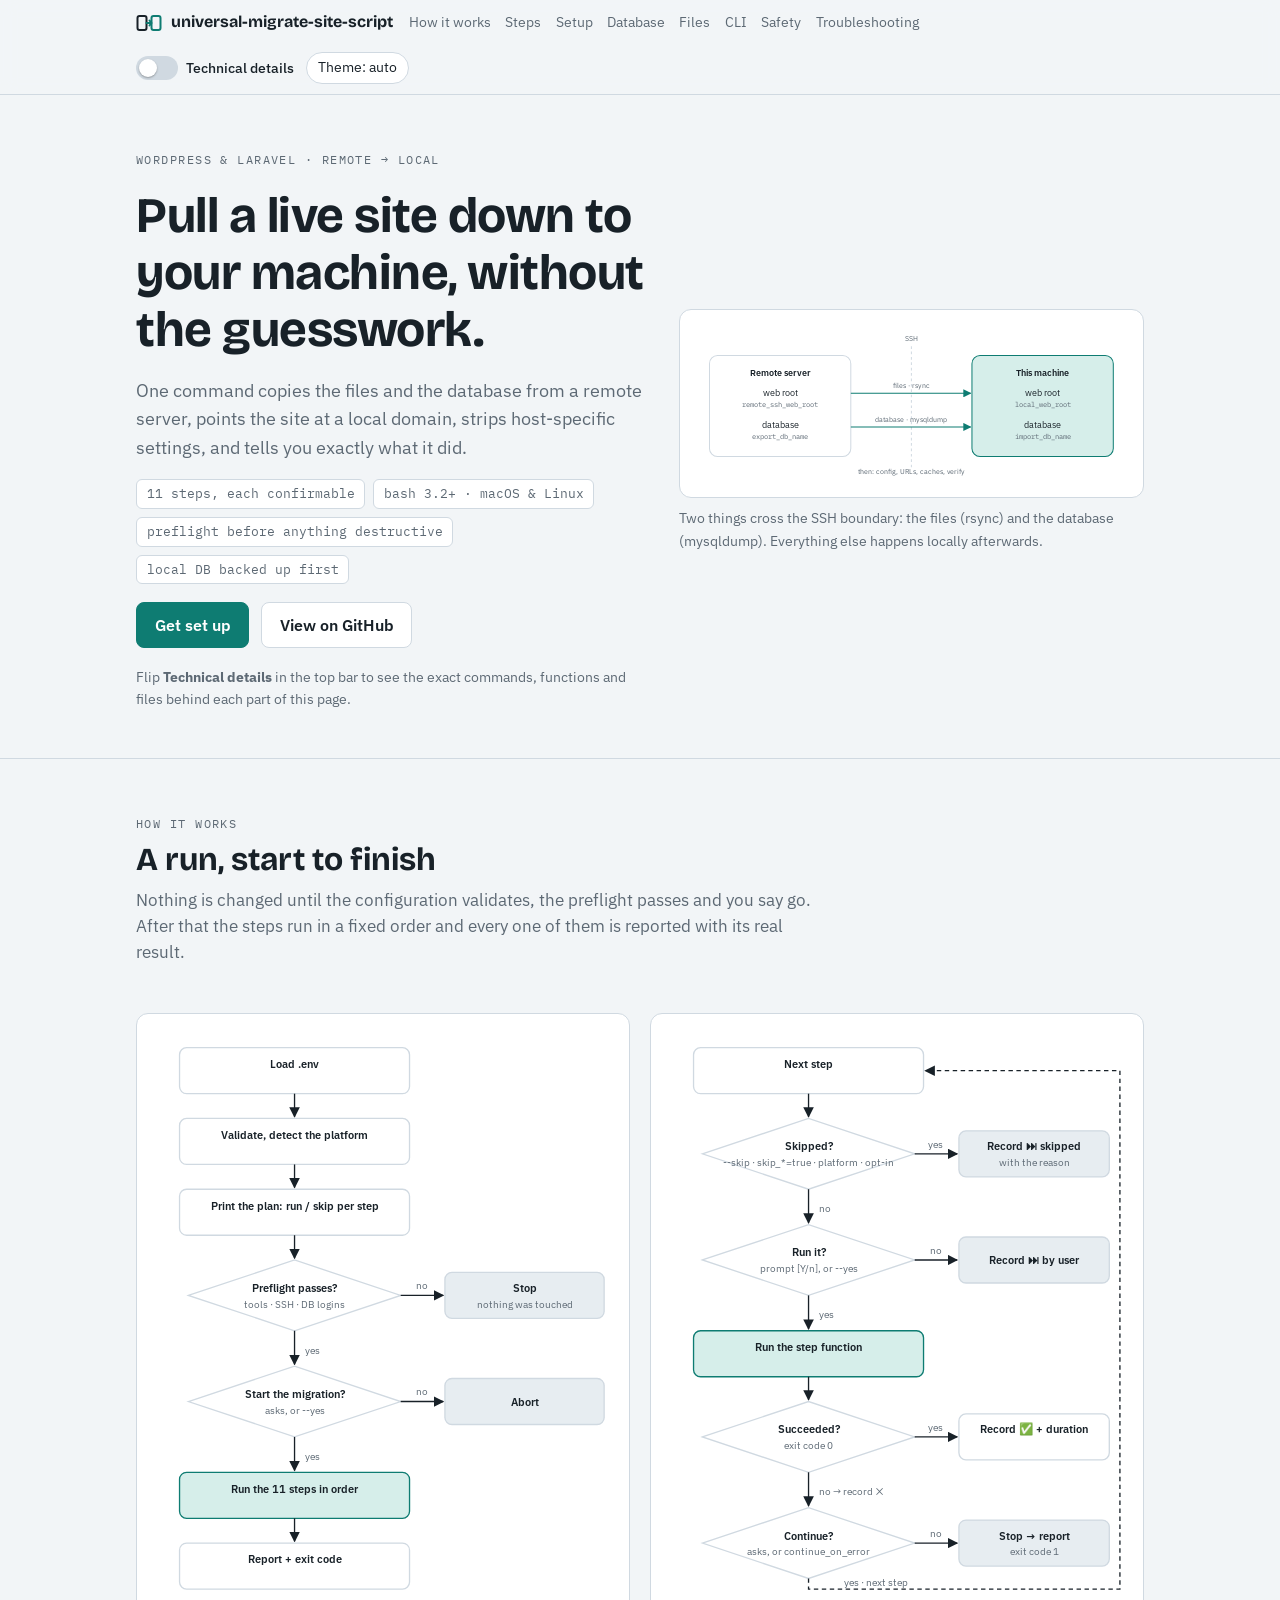
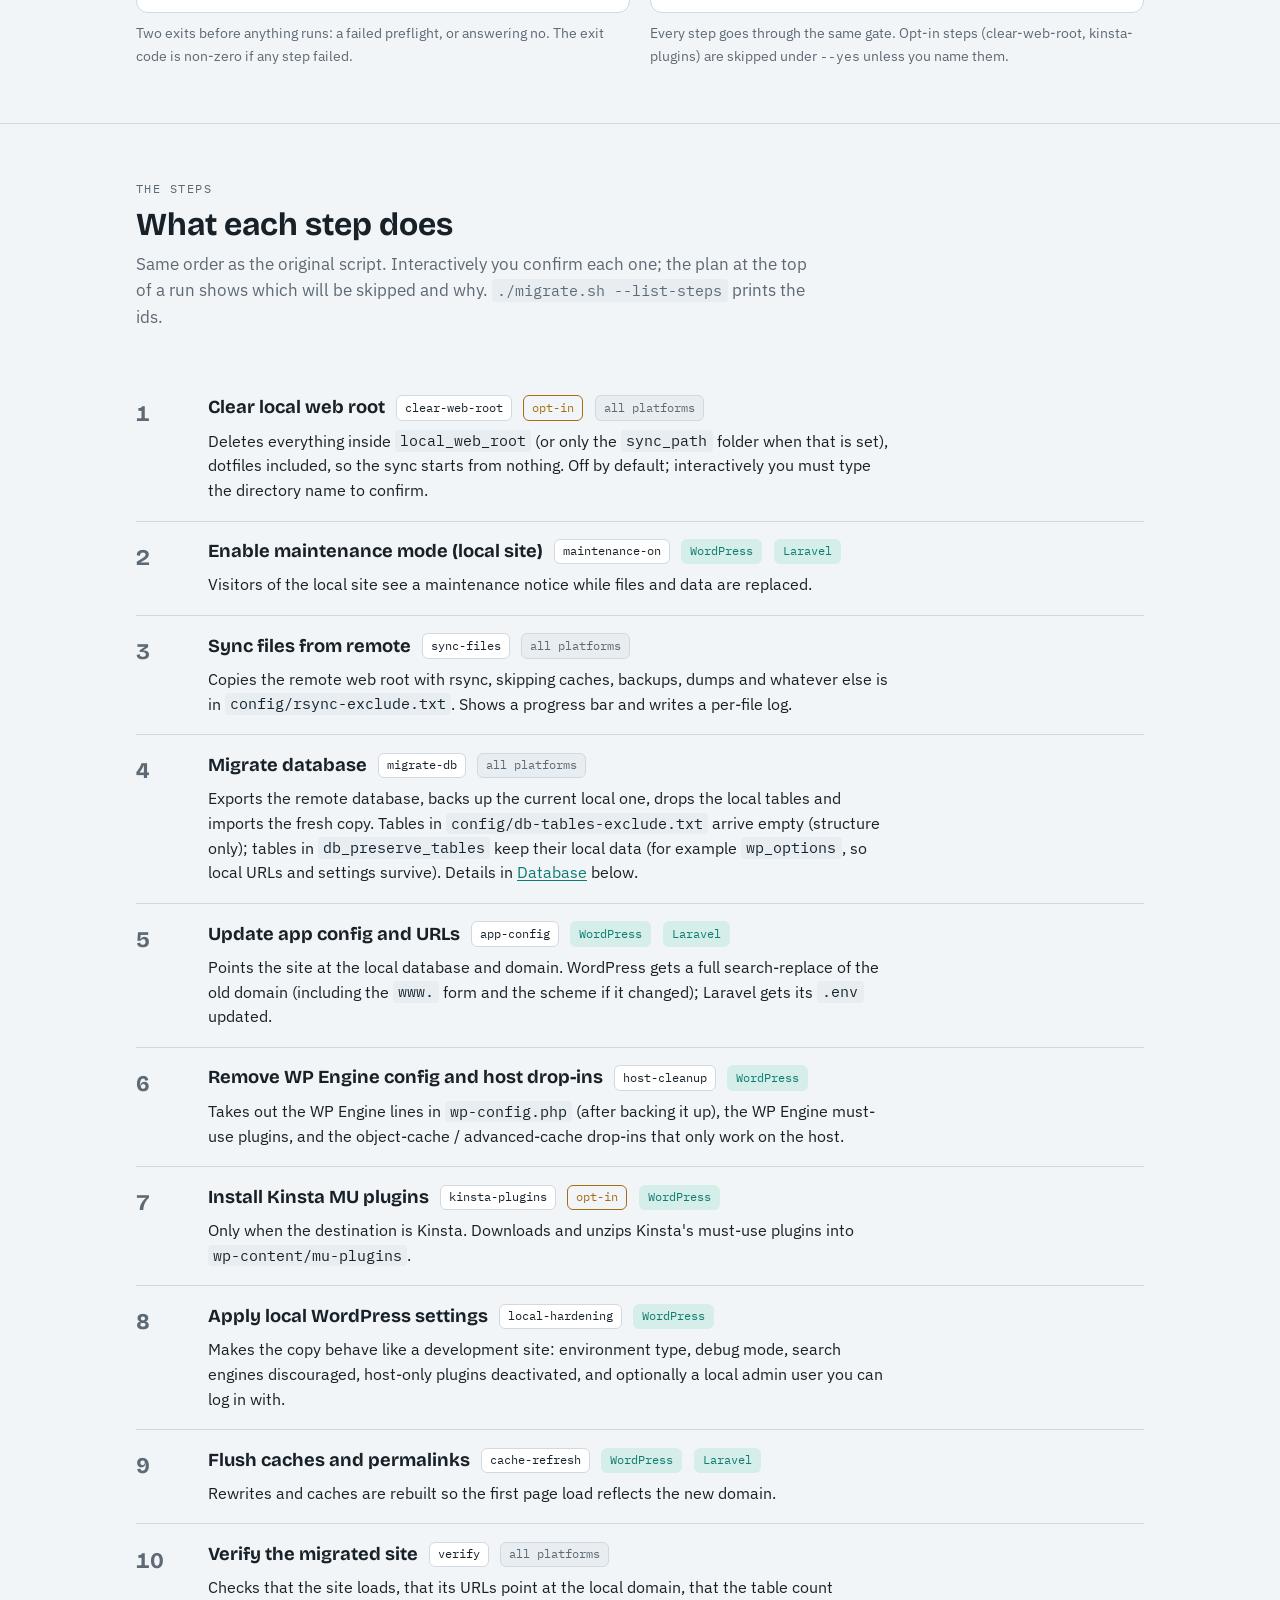
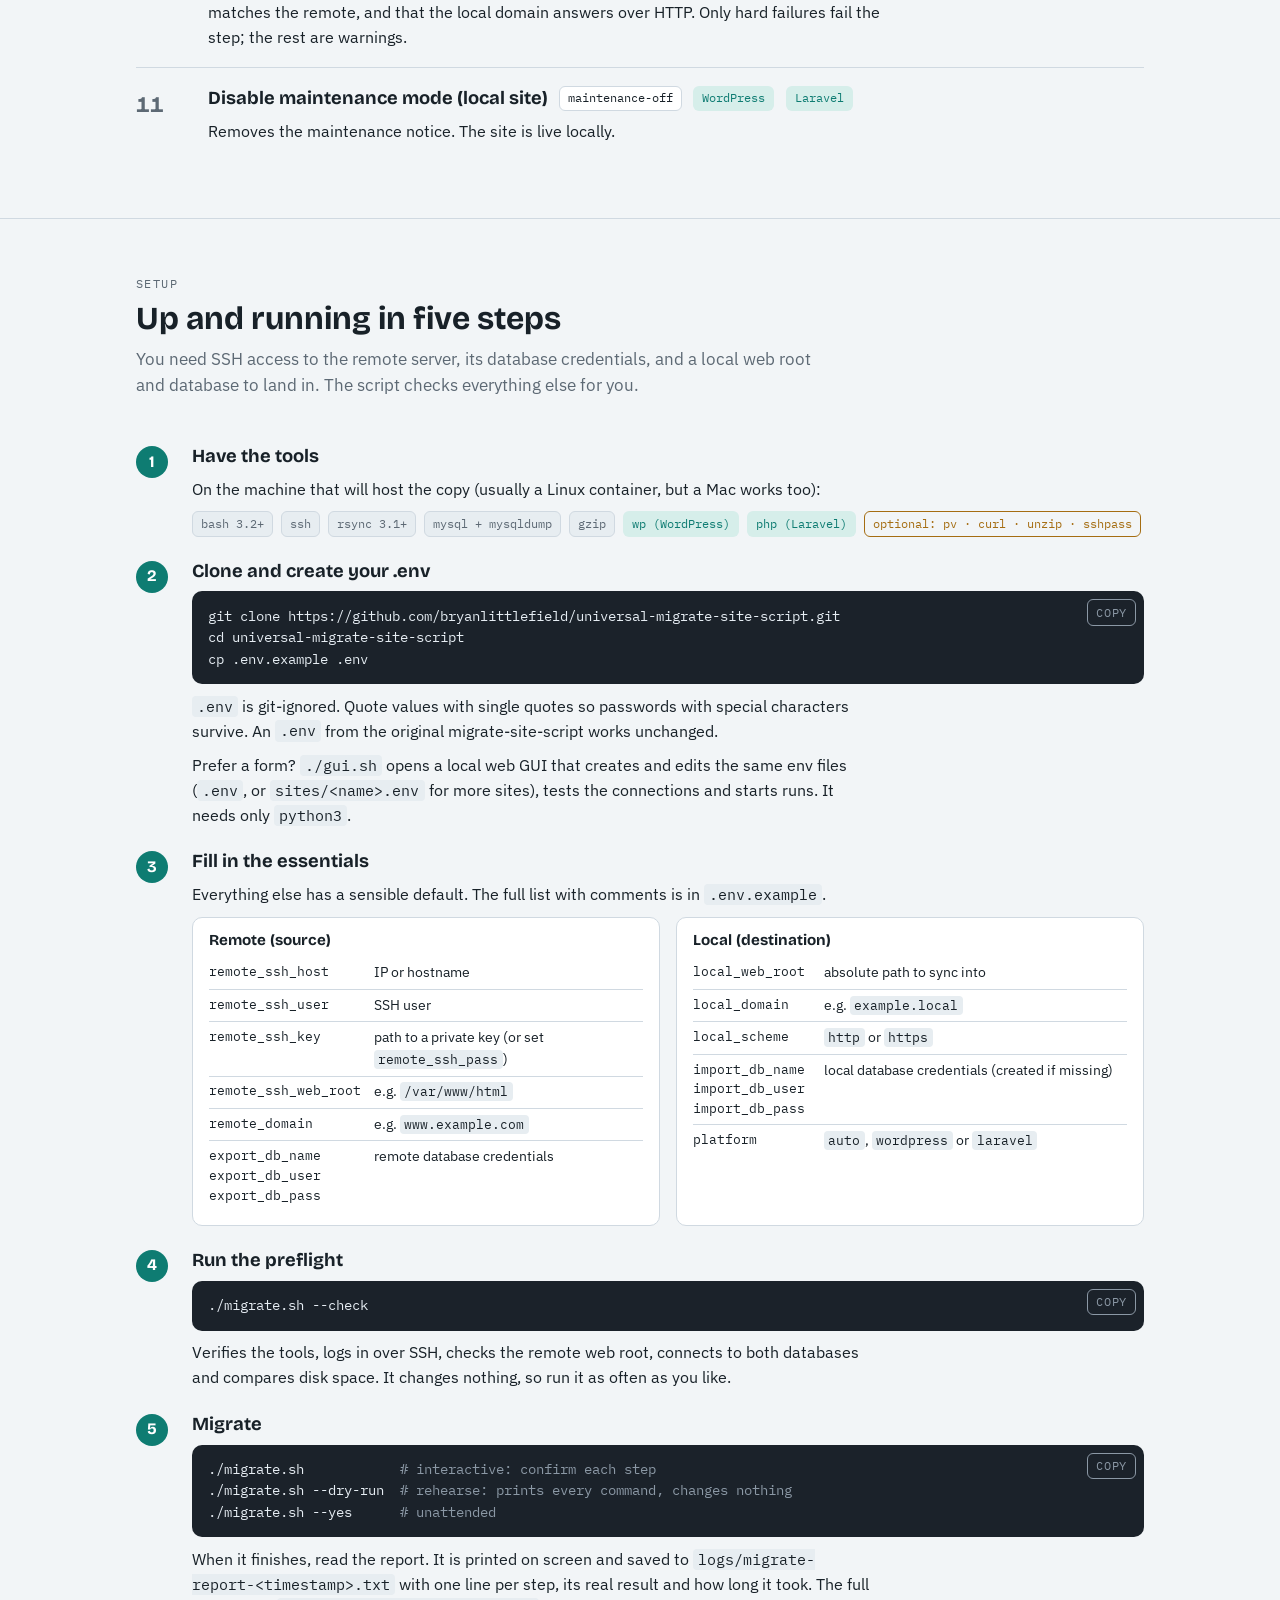
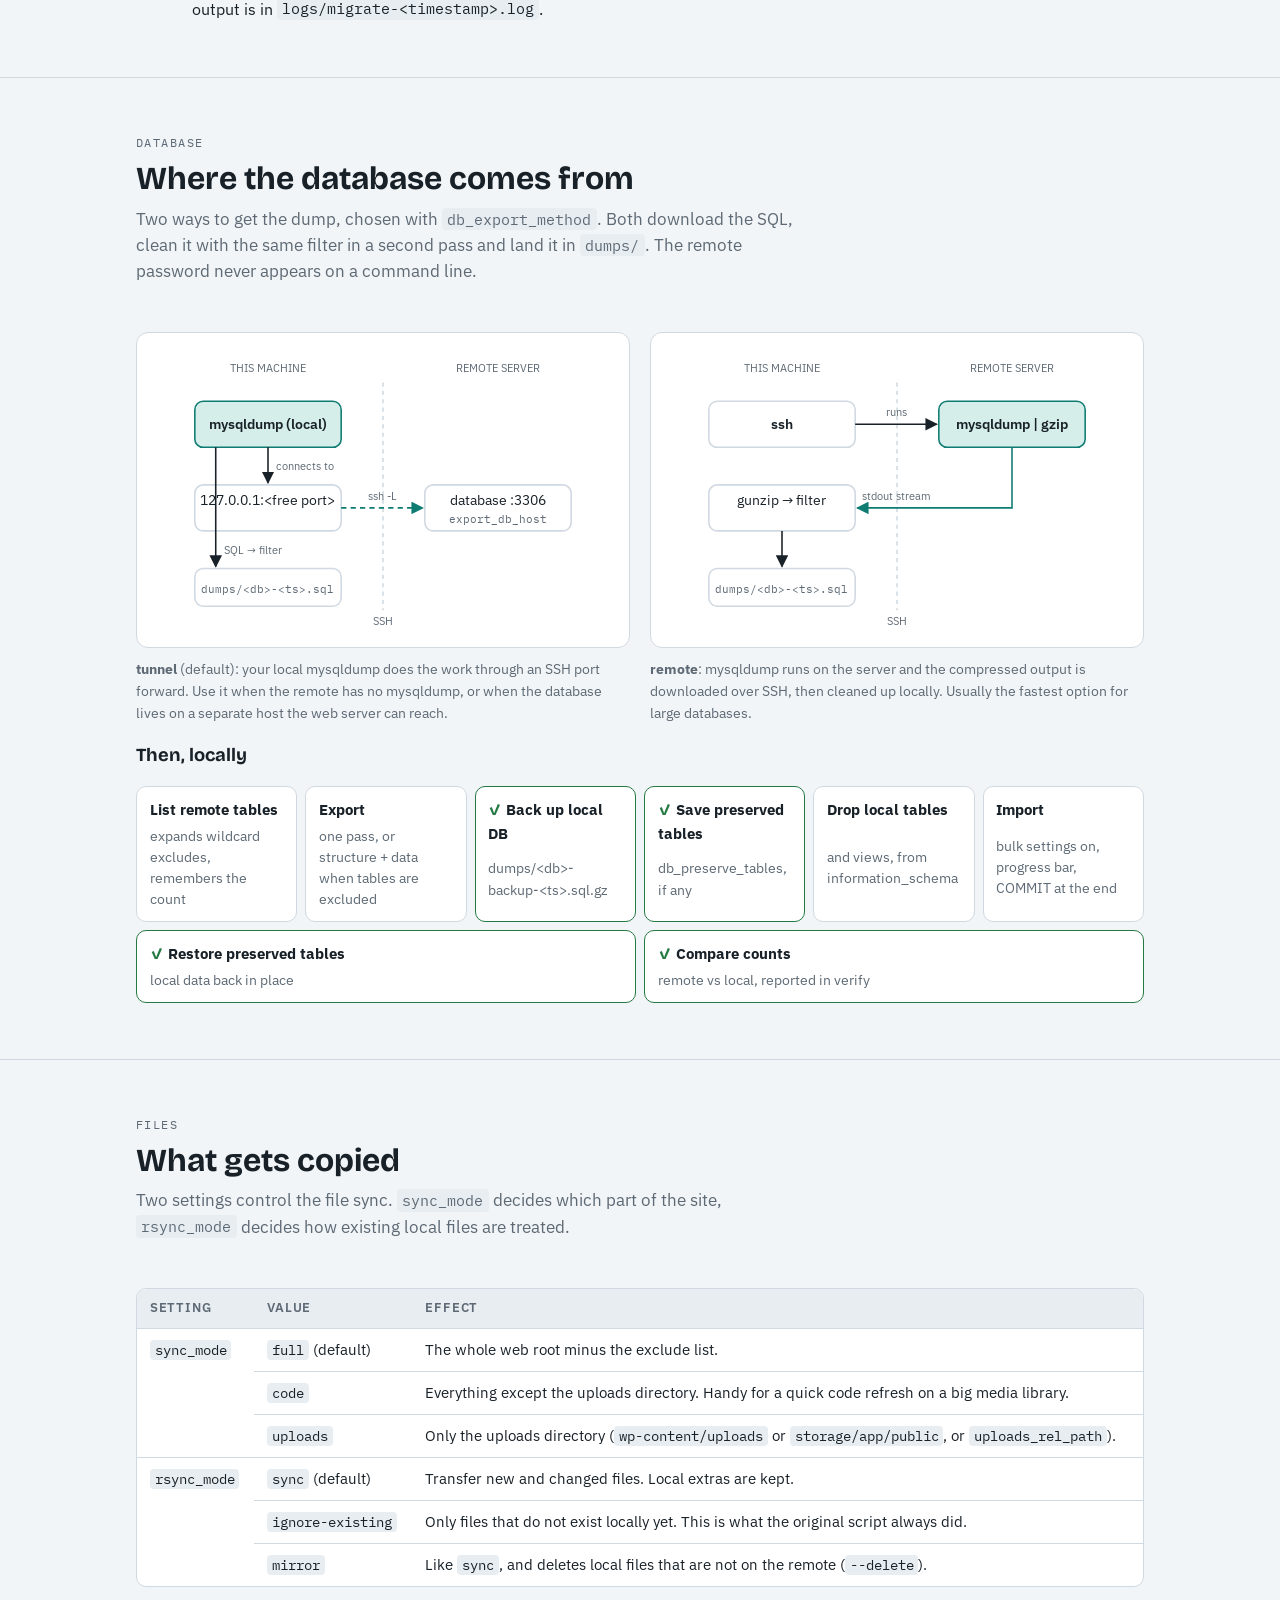
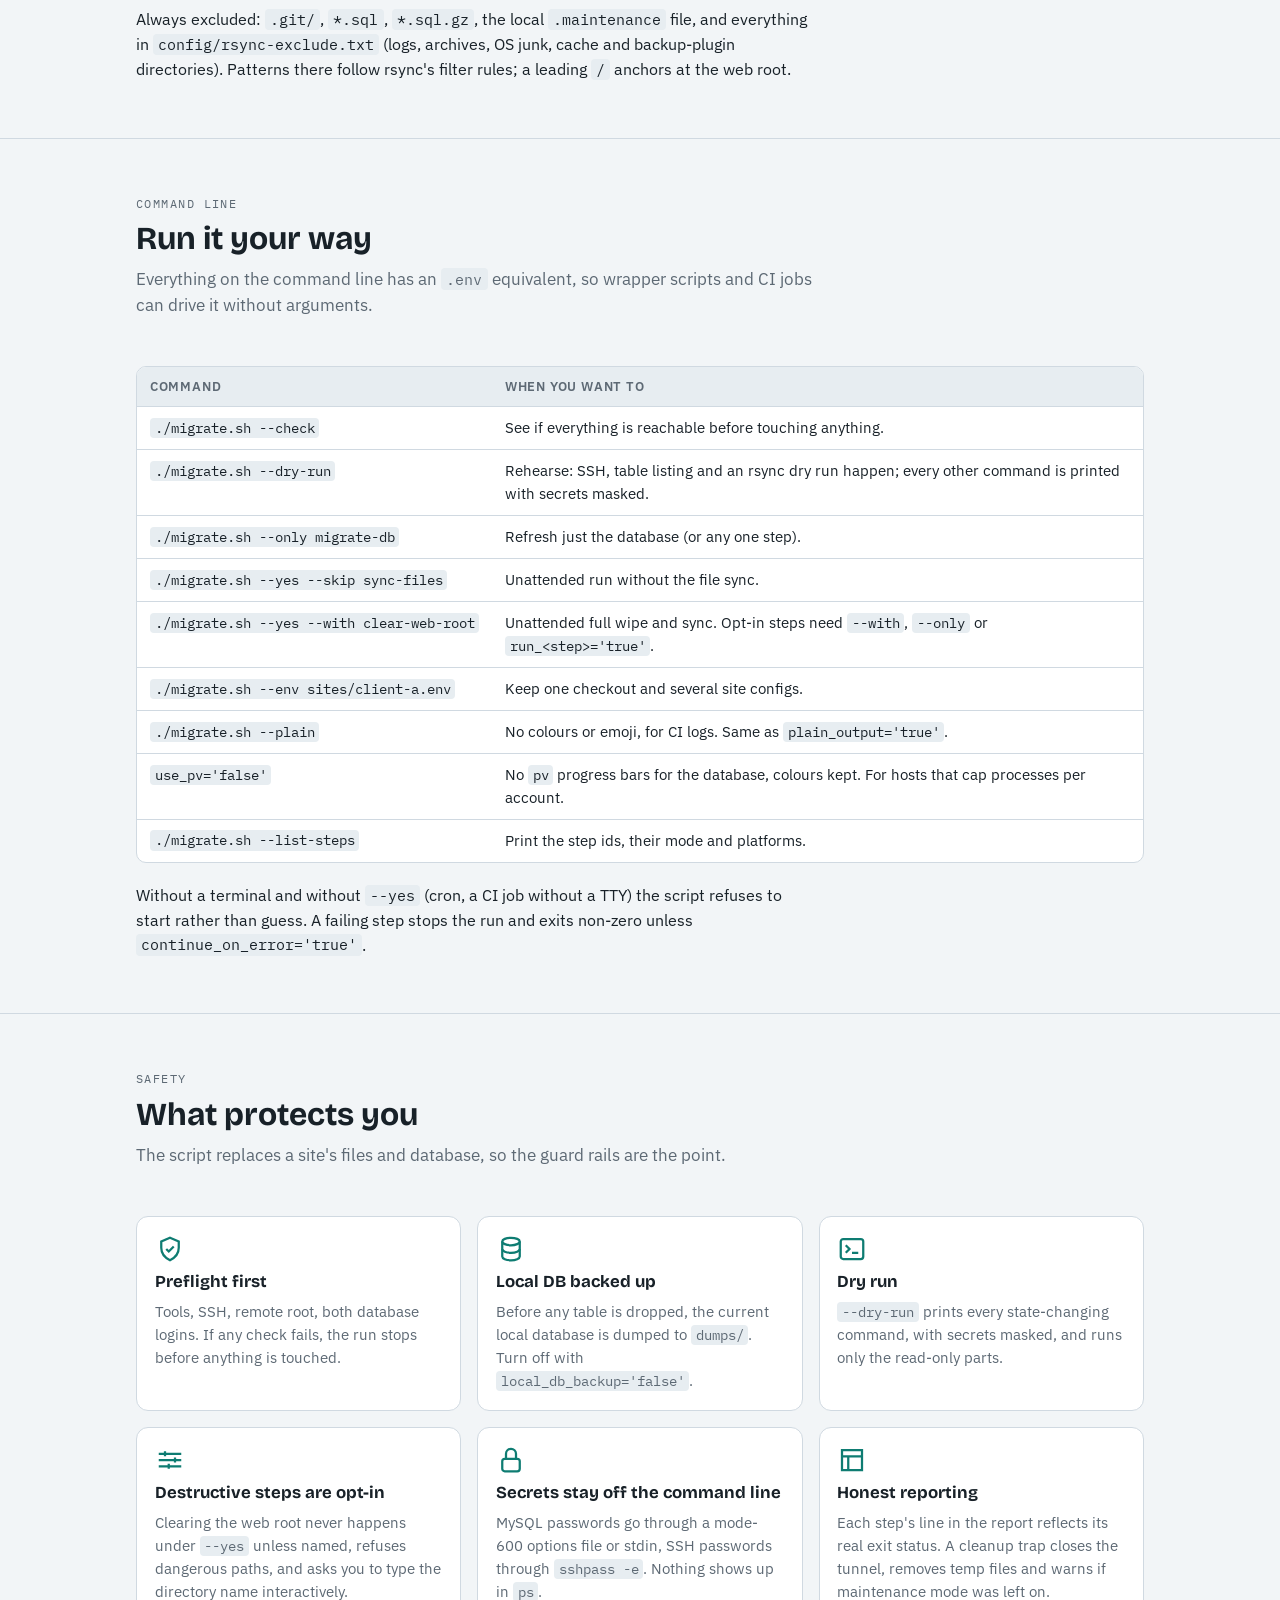
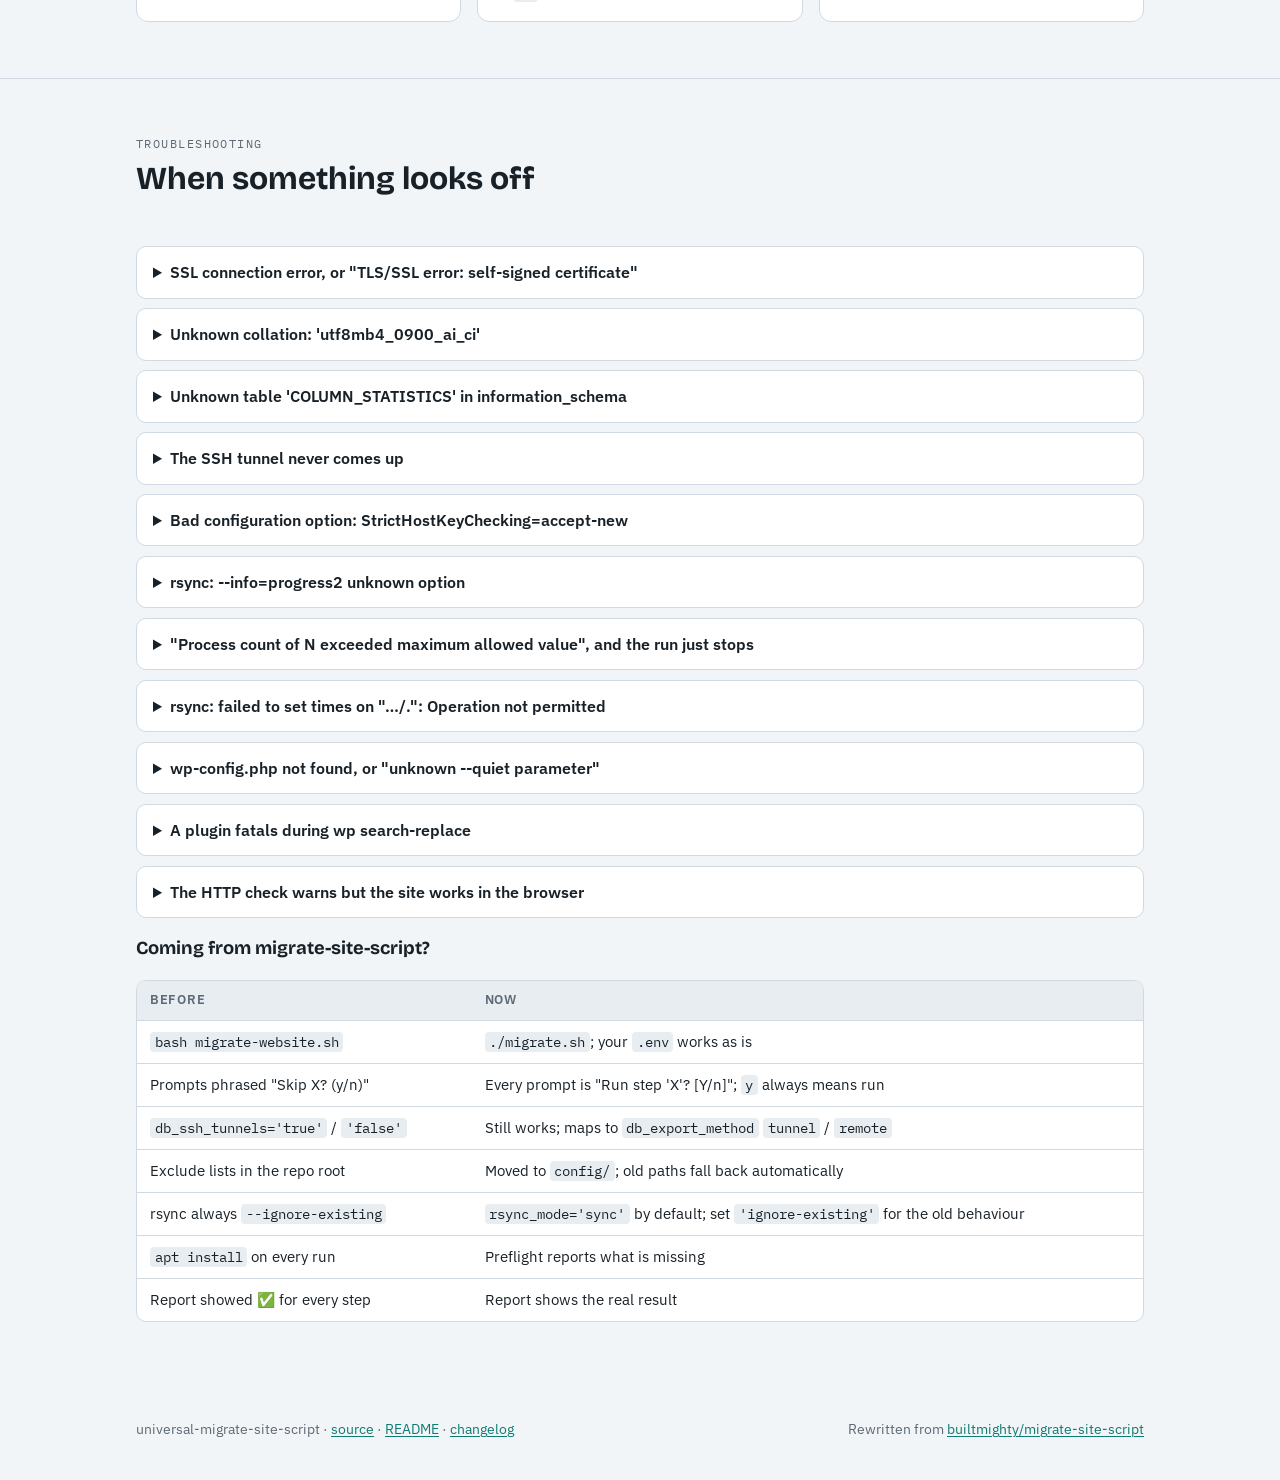
==== commit 6be0ea7c: "Bring the docs in line with the recent changes README: contents list, a "Non-standard WordPress layo" ====
--- a/docs/index.html
+++ b/docs/index.html
@@ -453,7 +453,7 @@
 
       <div class="step"><div class="num">1</div><div class="body">
         <div class="head"><h3>Clear local web root</h3><span class="chip id">clear-web-root</span><span class="chip optin">opt-in</span><span class="chip">all platforms</span></div>
-        <p>Deletes everything inside <code>local_web_root</code>, dotfiles included, so the sync starts from nothing. Off by default; interactively you must type the directory name to confirm.</p>
+        <p>Deletes everything inside <code>local_web_root</code> (or only the <code>sync_path</code> folder when that is set), dotfiles included, so the sync starts from nothing. Off by default; interactively you must type the directory name to confirm.</p>
         <div class="tech tech-block"><div class="eyebrow">Under the hood</div><ul>
           <li>Refuses <code>/</code>, <code>.</code>, <code>$HOME</code>, relative paths, anything shallower than two levels, and the script's own directory or any parent of it.</li>
           <li>Runs <code>find "$root" -mindepth 1 -maxdepth 1 -exec rm -rf -- {} +</code>, then sets <code>WEB_ROOT_CLEARED</code> so step 2 is skipped automatically.</li>
@@ -465,7 +465,7 @@
         <div class="head"><h3>Enable maintenance mode (local site)</h3><span class="chip id">maintenance-on</span><span class="chip wp">WordPress</span><span class="chip wp">Laravel</span></div>
         <p>Visitors of the local site see a maintenance notice while files and data are replaced.</p>
         <div class="tech tech-block"><div class="eyebrow">Under the hood</div><ul>
-          <li>WordPress: writes <code>.maintenance</code> containing <code>&lt;?php $upgrading = time(); ?&gt;</code>, which never expires (core's own file expires after 10 minutes, shorter than most syncs). Laravel: <code>php artisan down --retry=60</code>.</li>
+          <li>WordPress: writes <code>.maintenance</code> (into <code>wp_cli_path</code> when set; skipped with a warning if that folder is read-only) containing <code>&lt;?php $upgrading = time(); ?&gt;</code>, which never expires (core's own file expires after 10 minutes, shorter than most syncs). Laravel: <code>php artisan down --retry=60</code>.</li>
           <li>Skipped when the web root was just cleared or does not exist yet. If the run aborts with maintenance still on, the exit message says so.</li>
         </ul></div>
       </div></div>
@@ -474,8 +474,8 @@
         <div class="head"><h3>Sync files from remote</h3><span class="chip id">sync-files</span><span class="chip">all platforms</span></div>
         <p>Copies the remote web root with rsync, skipping caches, backups, dumps and whatever else is in <code>config/rsync-exclude.txt</code>. Shows a progress bar and writes a per-file log.</p>
         <div class="tech tech-block"><div class="eyebrow">Under the hood</div><ul>
-          <li><code>rsync -rlpt --human-readable --stats --partial --exclude=/.maintenance --exclude=.git/ --exclude='*.sql' --exclude-from=config/rsync-exclude.txt --log-file=logs/rsync-&lt;ts&gt;.log -e "ssh -p &lt;port&gt; [-i key]" user@host:/remote/root/ /local/root/</code></li>
-          <li><code>rsync_mode</code> adds <code>--ignore-existing</code> or <code>--delete</code>; <code>sync_mode=code</code> excludes the uploads dir, <code>uploads</code> includes only it. <code>--info=progress2</code> is used when the terminal and rsync version allow.</li>
+          <li><code>rsync -rlpt --omit-dir-times --human-readable --stats --partial --exclude=/.maintenance --exclude=.git/ --exclude='*.sql' --exclude-from=config/rsync-exclude.txt --log-file=logs/rsync-&lt;ts&gt;.log -e "ssh -p &lt;port&gt; [-i key]" user@host:/remote/root/ /local/root/</code></li>
+          <li><code>rsync_mode</code> adds <code>--ignore-existing</code> or <code>--delete</code>; <code>sync_mode=code</code> excludes the uploads dir, <code>uploads</code> includes only it; <code>sync_path</code> limits the copy to one folder (for example <code>wp-content</code>) with include filters placed after the excludes. <code>--info=progress2</code> is used when the terminal and rsync version allow.</li>
           <li>Exit 23/24 (files vanished or unreadable mid-transfer) is a warning; any other non-zero exit fails the step.</li>
         </ul></div>
       </div></div>
@@ -486,8 +486,8 @@
         <div class="tech tech-block"><div class="eyebrow">Under the hood</div><ul>
           <li><code>SHOW TABLES</code> first, to expand wildcard excludes into <code>--ignore-table=db.table</code> and to compare counts afterwards.</li>
           <li>One <code>mysqldump</code> pass, or two when tables are excluded: <code>--no-data --skip-triggers</code> for structure, then <code>--no-create-info</code> with the ignores for data.</li>
-          <li>Stream filter: strip <code>DEFINER=…</code> and <code>SQL SECURITY DEFINER</code>, drop the MariaDB sandbox line, map <code>utf8mb4_0900_*</code> collations when the local server needs it.</li>
-          <li>Backup to <code>dumps/&lt;db&gt;-backup-&lt;ts&gt;.sql.gz</code>, drop every table and view listed in <code>information_schema</code>, import wrapped in <code>SET autocommit=0; unique_checks=0; foreign_key_checks=0 … COMMIT</code> with <code>--max-allowed-packet=1G</code> and a <code>pv</code> progress bar.</li>
+          <li>The raw dump is downloaded to <code>dumps/&lt;db&gt;-&lt;ts&gt;.sql.raw[.gz]</code> with only <code>ssh</code> (or the local <code>mysqldump</code>) running, then filtered in a second pass: strip <code>DEFINER=…</code> and <code>SQL SECURITY DEFINER</code>, drop the MariaDB sandbox line, map <code>utf8mb4_0900_*</code> collations when the local server needs it.</li>
+          <li>Backup to <code>dumps/&lt;db&gt;-backup-&lt;ts&gt;.sql.gz</code>, drop every table and view listed in <code>information_schema</code>, import wrapped in <code>SET autocommit=0; unique_checks=0; foreign_key_checks=0 … COMMIT</code> with <code>--max-allowed-packet=1G</code> and a <code>pv</code> progress bar (terminal runs; off with <code>use_pv='false'</code>).</li>
           <li><code>db_preserve_tables</code> (wildcards resolved against the local table list): <code>mysqldump --add-drop-table</code> of those tables before the drop, their names added to the export's <code>--ignore-table</code> list, and the saved SQL replayed after the import.</li>
         </ul></div>
       </div></div>
@@ -584,6 +584,7 @@
 cd universal-migrate-site-script
 cp .env.example .env</code></pre>
         <p><code>.env</code> is git-ignored. Quote values with single quotes so passwords with special characters survive. An <code>.env</code> from the original migrate-site-script works unchanged.</p>
+        <p>Prefer a form? <code>./gui.sh</code> opens a local web GUI that creates and edits the same env files (<code>.env</code>, or <code>sites/&lt;name&gt;.env</code> for more sites), tests the connections and starts runs. It needs only <code>python3</code>.</p>
       </div></div>
 
       <div class="setup-step"><div class="n">3</div><div class="body">
@@ -611,6 +612,7 @@
               <tr><td>local_scheme</td><td><code>http</code> or <code>https</code></td></tr>
               <tr><td>import_db_name<br>import_db_user<br>import_db_pass</td><td>local database credentials (created if missing)</td></tr>
               <tr><td>platform</td><td><code>auto</code>, <code>wordpress</code> or <code>laravel</code></td></tr>
+              <tr class="tech"><td>sync_path / wp_cli_path / wp_config_path</td><td>Non-standard layouts: sync one folder (e.g. <code>wp-content</code>), the folder WP-CLI runs against, the full path of <code>wp-config.php</code></td></tr>
               <tr class="tech"><td>sync_mode / rsync_mode</td><td><code>full</code>·<code>code</code>·<code>uploads</code> / <code>sync</code>·<code>ignore-existing</code>·<code>mirror</code></td></tr>
               <tr class="tech"><td>skip_* / run_*</td><td>per-step toggles, same names as the old script</td></tr>
             </table>
@@ -646,7 +648,7 @@
     <div class="section-head">
       <span class="eyebrow">Database</span>
       <h2>Where the database comes from</h2>
-      <p>Two ways to get the dump, chosen with <code>db_export_method</code>. Both stream the SQL through the same filter and land it in <code>dumps/</code>. The remote password never appears on a command line.</p>
+      <p>Two ways to get the dump, chosen with <code>db_export_method</code>. Both download the SQL, clean it with the same filter in a second pass and land it in <code>dumps/</code>. The remote password never appears on a command line.</p>
     </div>
 
     <div class="two-col">
@@ -726,7 +728,7 @@
             <text x="330" y="226" text-anchor="middle" class="tech">gzip only if both ends have it</text>
           </svg>
         </div>
-        <figcaption><strong>remote</strong>: mysqldump runs on the server and the compressed output streams straight back. Usually the fastest option for large databases.</figcaption>
+        <figcaption><strong>remote</strong>: mysqldump runs on the server and the compressed output is downloaded over SSH, then cleaned up locally. Usually the fastest option for large databases.</figcaption>
       </figure>
     </div>
 
@@ -843,6 +845,9 @@
       <details><summary>The SSH tunnel never comes up</summary><p>Check the key's permissions (<code>chmod 600</code>) and that the remote allows TCP forwarding (<code>AllowTcpForwarding yes</code> in sshd_config). Switching to <code>db_export_method='remote'</code> avoids the tunnel entirely.</p></details>
       <details><summary>Bad configuration option: StrictHostKeyChecking=accept-new</summary><p>OpenSSH older than 7.6. Set <code>ssh_strict_host_key='yes'</code> and accept the host key once by hand, or <code>'no'</code>.</p></details>
       <details><summary>rsync: --info=progress2 unknown option</summary><p>rsync older than 3.1 (the version bundled with macOS, for example). The progress bar is skipped automatically; install a newer rsync for progress output.</p></details>
+      <details><summary>"Process count of N exceeded maximum allowed value", and the run just stops</summary><p>The host caps how many processes one account may run and killed the script. Set <code>use_pv='false'</code> (or use <code>--plain</code>), log in with an SSH key instead of a password, and run while the site is quiet. Nothing local is changed when this happens during the export.</p></details>
+      <details><summary>rsync: failed to set times on "…/.": Operation not permitted</summary><p>The account can write to a folder it does not own. Harmless: files are still copied, and current versions no longer set directory times.</p></details>
+      <details><summary>wp-config.php not found, or "unknown --quiet parameter"</summary><p>The host keeps WordPress core outside the web root. Set <code>sync_path='wp-content'</code>, <code>wp_cli_path</code> (the folder with <code>wp-includes</code>) and <code>wp_config_path</code>. The <code>--quiet</code> error comes from hosts that set <code>WP_CLI_STRICT_ARGS_MODE</code>; update the script.</p></details>
       <details><summary>A plugin fatals during wp search-replace</summary><p>Set <code>wp_cli_extra_opts='--skip-plugins --skip-themes'</code>.</p></details>
       <details><summary>The HTTP check warns but the site works in the browser</summary><p>The local domain probably does not resolve from the machine running the script (a container, for instance). It is a warning, not a failure; set <code>verify_http='false'</code> to silence it.</p></details>
     </div>
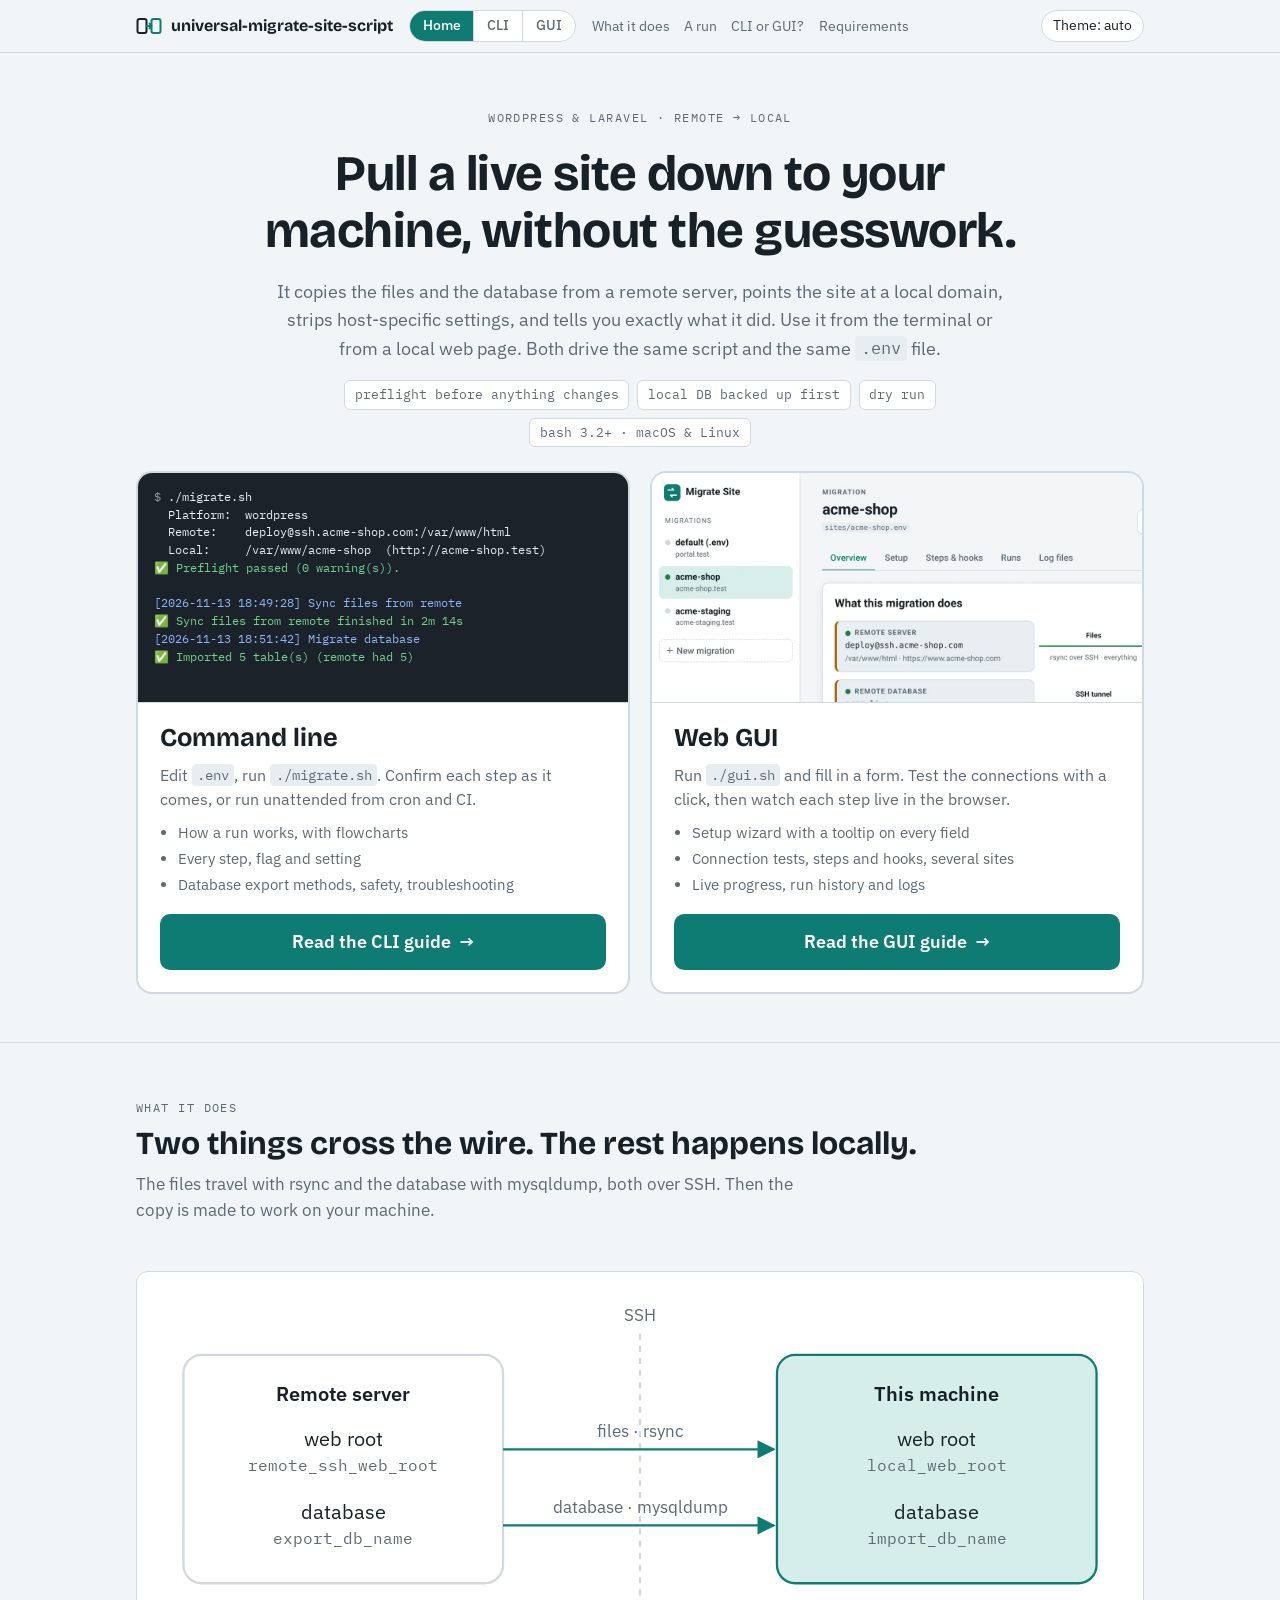
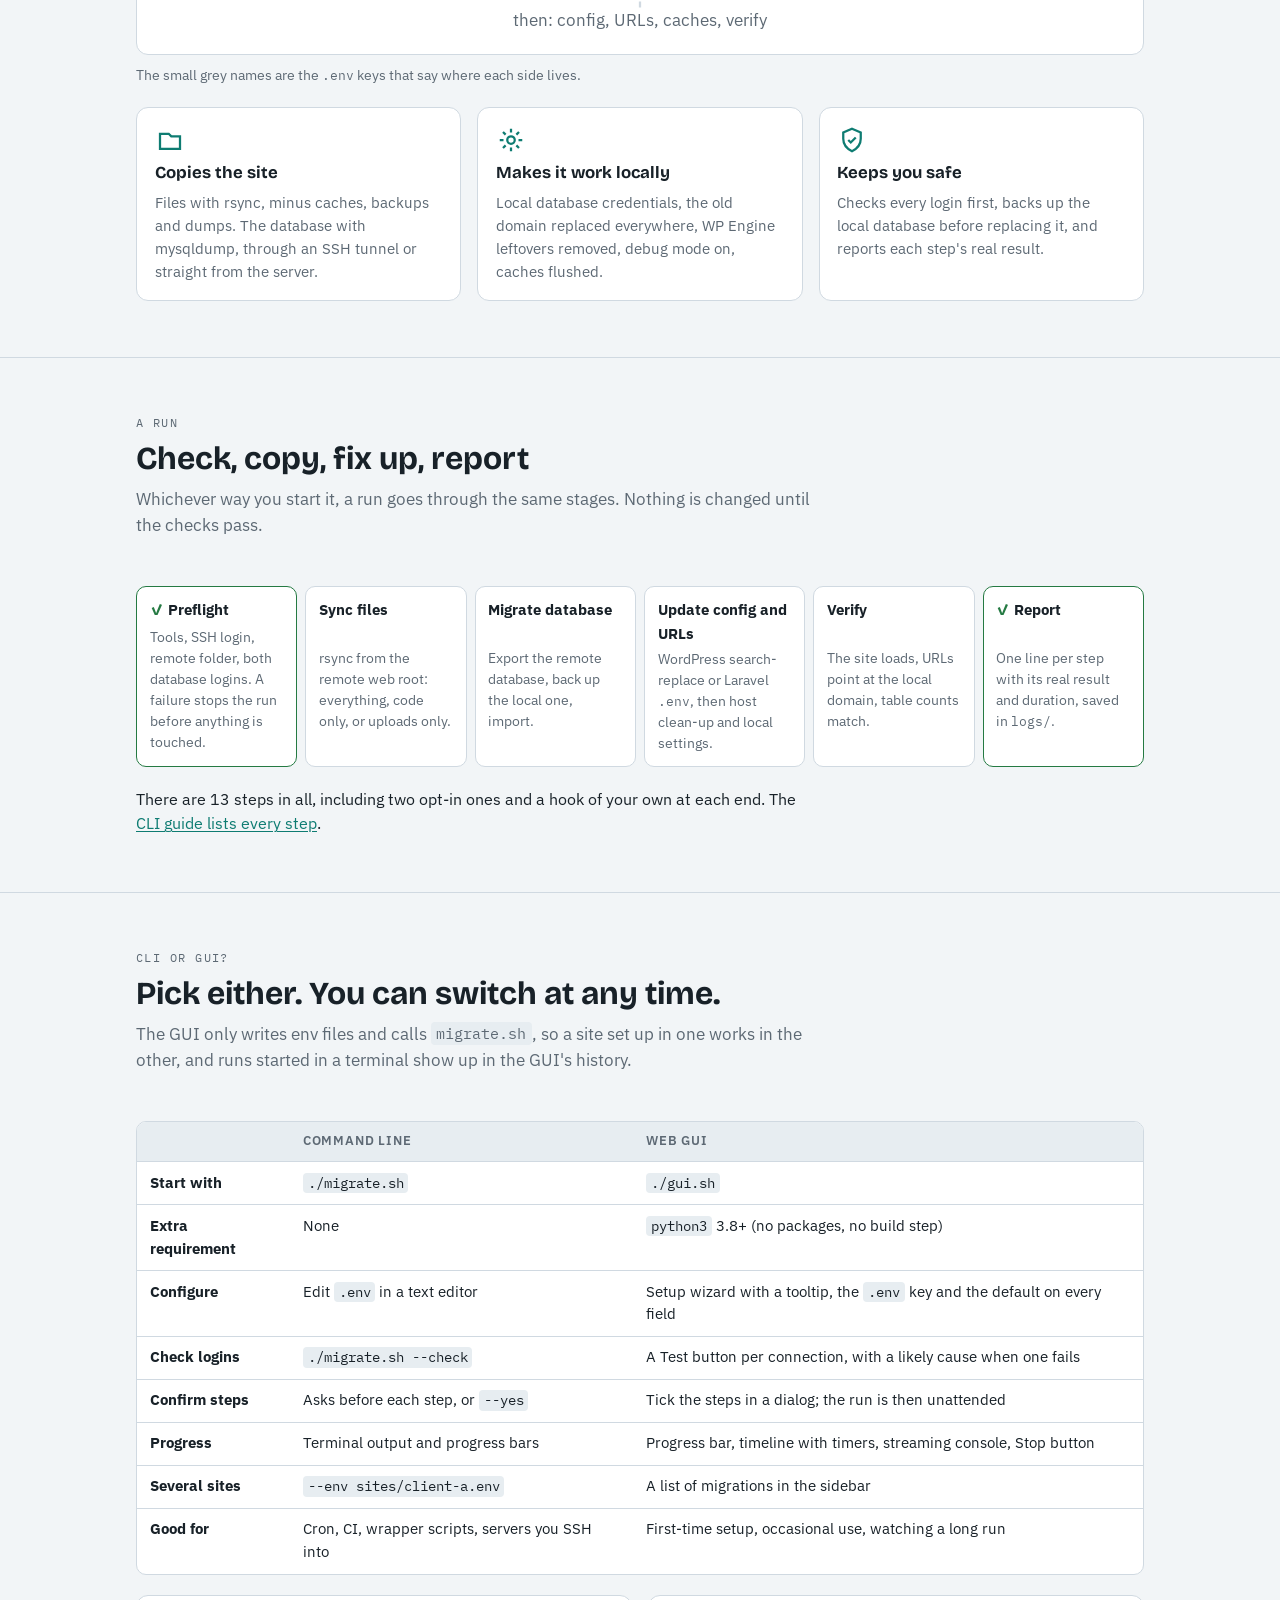
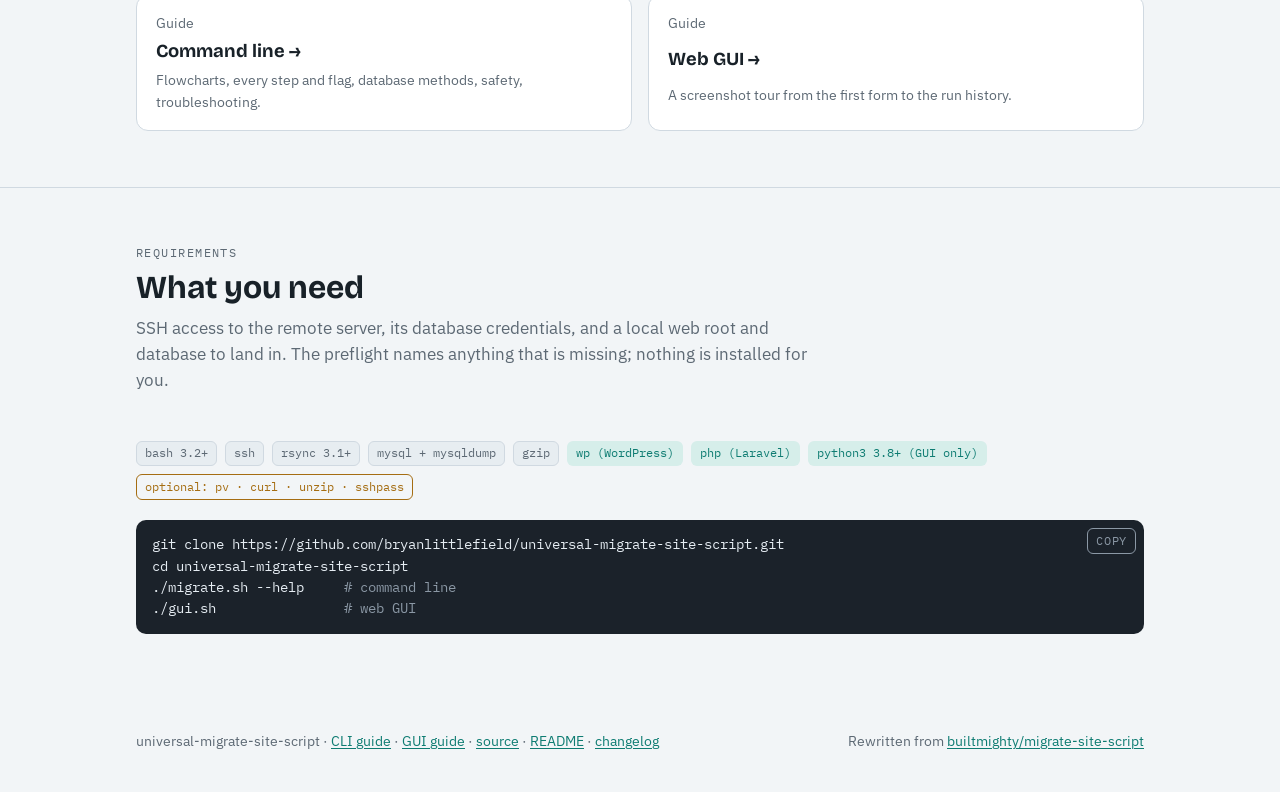
==== commit db16f71f: "Split the docs site into a landing page, a CLI guide and a GUI guide docs/index.html is now a landin" ====
--- a/docs/index.html
+++ b/docs/index.html
@@ -4,243 +4,40 @@
 <meta charset="utf-8">
 <meta name="viewport" content="width=device-width, initial-scale=1, viewport-fit=cover">
 <title>Universal Migrate Site Script</title>
-<meta name="description" content="How the universal-migrate-site-script pulls a WordPress or Laravel site from a remote server to your machine, and how to set it up.">
+<meta name="description" content="universal-migrate-site-script pulls a WordPress or Laravel site, files and database, from a remote server to your machine. Use it from the command line or from a local web GUI.">
+<script>
+// The command-line guide used to be this page. Send its old section links (…/#setup, …/#tech) to cli.html.
+(function () {
+  var old = ['how', 'steps', 'setup', 'database', 'files', 'cli', 'safety', 'trouble', 'tech'];
+  var id = location.hash.slice(1);
+  if (old.indexOf(id) >= 0) { location.replace('cli.html#' + id); }
+})();
+</script>
 <link rel="preconnect" href="https://fonts.googleapis.com">
 <link rel="preconnect" href="https://fonts.gstatic.com" crossorigin>
 <link rel="stylesheet" href="https://fonts.googleapis.com/css2?family=Bricolage+Grotesque:opsz,wght@12..96,500;12..96,700&family=IBM+Plex+Mono:wght@400;500&family=IBM+Plex+Sans:wght@400;500;600&display=swap">
-<style>
-/* Layout: one reading column, a sticky bar with the Technical switch, diagrams that span the column. */
-:root {
-  --bg: #f2f5f7;
-  --surface: #ffffff;
-  --surface-2: #e7edf1;
-  --fg: #182128;
-  --muted: #5d6974;
-  --line: #d0d9e1;
-  --accent: #0e7c72;
-  --accent-ink: #ffffff;
-  --accent-soft: #d6eeea;
-  --ok: #257a43;
-  --warn: #a56d12;
-  --bad: #b8372b;
-  --code-bg: #1b222a;
-  --code-fg: #e6edf3;
-  --code-muted: #8b98a5;
-  --font-display: "Bricolage Grotesque", "IBM Plex Sans", system-ui, sans-serif;
-  --font-body: "IBM Plex Sans", system-ui, -apple-system, "Segoe UI", sans-serif;
-  --font-mono: "IBM Plex Mono", ui-monospace, SFMono-Regular, Menlo, Consolas, monospace;
-  color-scheme: light;
-}
-@media (prefers-color-scheme: dark) {
-  :root:not([data-theme="light"]) {
-    --bg: #0e1319; --surface: #151b22; --surface-2: #1c252e; --fg: #e3e9ef; --muted: #94a0ac; --line: #2a3541;
-    --accent: #3cb9a9; --accent-ink: #06211d; --accent-soft: #173832;
-    --ok: #4fc274; --warn: #e2aa3f; --bad: #e8675c;
-    --code-bg: #0a0e13; --code-fg: #dfe6ed; --code-muted: #7f8c99;
-    color-scheme: dark;
-  }
-}
-:root[data-theme="dark"] {
-  --bg: #0e1319; --surface: #151b22; --surface-2: #1c252e; --fg: #e3e9ef; --muted: #94a0ac; --line: #2a3541;
-  --accent: #3cb9a9; --accent-ink: #06211d; --accent-soft: #173832;
-  --ok: #4fc274; --warn: #e2aa3f; --bad: #e8675c;
-  --code-bg: #0a0e13; --code-fg: #dfe6ed; --code-muted: #7f8c99;
-  color-scheme: dark;
-}
-
-* { box-sizing: border-box; }
-html { scroll-behavior: smooth; scroll-padding-top: 72px; }
-@media (prefers-reduced-motion: reduce) { html { scroll-behavior: auto; } * { transition: none !important; animation: none !important; } }
-body {
-  margin: 0;
-  background: var(--bg);
-  color: var(--fg);
-  font-family: var(--font-body);
-  font-size: 16px;
-  line-height: 1.55;
-}
-img, svg { max-width: 100%; height: auto; }
-a { color: var(--accent); text-decoration-thickness: 1px; text-underline-offset: 2px; }
-a:hover { text-decoration-thickness: 2px; }
-:focus-visible { outline: 2px solid var(--accent); outline-offset: 2px; }
-h1, h2, h3, h4 { font-family: var(--font-display); line-height: 1.15; text-wrap: balance; margin: 0; }
-h1 { font-size: clamp(2rem, 5vw, 3.1rem); font-weight: 700; letter-spacing: -0.01em; }
-h2 { font-size: clamp(1.5rem, 3vw, 2rem); font-weight: 700; }
-h3 { font-size: 1.15rem; font-weight: 700; }
-p { margin: 0; max-width: 68ch; }
-code, kbd { font-family: var(--font-mono); font-size: 0.92em; }
-p code, li code, td code, dd code, .tech code { background: var(--surface-2); padding: 0.08em 0.35em; border-radius: 4px; }
-.eyebrow { font-family: var(--font-mono); font-size: 0.75rem; text-transform: uppercase; letter-spacing: 0.12em; color: var(--muted); }
-.wrap { max-width: 1040px; margin: 0 auto; padding-left: max(16px, env(safe-area-inset-left, 0px)); padding-right: max(16px, env(safe-area-inset-right, 0px)); }
-
-/* top bar */
-.bar { position: sticky; top: env(safe-area-inset-top, 0px); z-index: 10; background: color-mix(in srgb, var(--bg) 88%, transparent); backdrop-filter: blur(8px); border-bottom: 1px solid var(--line); }
-.bar .wrap { display: flex; align-items: center; gap: 1rem; padding-block: 0.6rem; flex-wrap: wrap; }
-.brand { display: flex; align-items: center; gap: 0.55rem; font-family: var(--font-display); font-weight: 700; color: var(--fg); text-decoration: none; white-space: nowrap; }
-.brand svg { width: 26px; height: 26px; }
-.nav { display: flex; gap: 0.2rem 0.9rem; flex-wrap: wrap; font-size: 0.9rem; margin-inline-end: auto; }
-.nav a { color: var(--muted); text-decoration: none; }
-.nav a:hover { color: var(--fg); }
-.controls { display: flex; align-items: center; gap: 0.75rem; }
-.switch { display: inline-flex; align-items: center; gap: 0.5rem; cursor: pointer; font-size: 0.9rem; font-weight: 500; user-select: none; }
-.switch input { position: absolute; opacity: 0; width: 1px; height: 1px; }
-.switch .track { width: 42px; height: 24px; border-radius: 999px; background: var(--line); position: relative; transition: background 0.2s; flex: none; }
-.switch .track::after { content: ""; position: absolute; top: 3px; left: 3px; width: 18px; height: 18px; border-radius: 50%; background: var(--surface); box-shadow: 0 1px 2px rgba(0,0,0,0.3); transition: transform 0.2s; }
-.switch input:checked + .track { background: var(--accent); }
-.switch input:checked + .track::after { transform: translateX(18px); }
-.switch input:focus-visible + .track { outline: 2px solid var(--accent); outline-offset: 2px; }
-.btn-theme { border: 1px solid var(--line); background: var(--surface); color: var(--fg); border-radius: 999px; padding: 0.3rem 0.7rem; font: inherit; font-size: 0.85rem; cursor: pointer; }
-.btn-theme:hover { border-color: var(--accent); }
-
-/* technical mode */
-.tech { display: none; }
-html[data-mode="tech"] .tech { display: block; }
-html[data-mode="tech"] svg .tech { display: inline; }
-html[data-mode="tech"] tr.tech { display: table-row; }
-.tech-block { border-left: 3px solid var(--accent); background: var(--surface-2); padding: 0.7rem 0.9rem; border-radius: 0 8px 8px 0; font-size: 0.9rem; }
-.tech-block .eyebrow { color: var(--accent); margin-bottom: 0.3rem; }
-.tech-block ul { margin: 0.3rem 0 0; padding-left: 1.1rem; }
-.tech-block li + li { margin-top: 0.25rem; }
-.mode-hint { font-size: 0.9rem; color: var(--muted); }
-html[data-mode="tech"] .mode-hint { display: none; }
-.pill-tech { display: none; font-family: var(--font-mono); font-size: 0.7rem; letter-spacing: 0.1em; background: var(--accent); color: var(--accent-ink); padding: 0.15rem 0.5rem; border-radius: 999px; }
-html[data-mode="tech"] .pill-tech { display: inline-block; }
-
-/* sections */
-section { padding-block: 3.5rem; border-bottom: 1px solid var(--line); }
-section:last-of-type { border-bottom: 0; }
-.section-head { display: grid; gap: 0.5rem; margin-bottom: 1.75rem; }
-.section-head p { color: var(--muted); font-size: 1.05rem; }
-.stack { display: grid; gap: 1.25rem; }
-
-/* hero */
-.hero { padding-block: 3.5rem 3rem; }
-.hero .wrap { display: grid; gap: 2rem; grid-template-columns: 1.1fr 1fr; align-items: center; }
-.hero-copy { display: grid; gap: 1.1rem; }
-.hero-copy p.lead { font-size: 1.15rem; color: var(--muted); }
-.facts { display: flex; flex-wrap: wrap; gap: 0.5rem; }
-.fact { font-family: var(--font-mono); font-size: 0.8rem; border: 1px solid var(--line); background: var(--surface); padding: 0.25rem 0.6rem; border-radius: 6px; color: var(--muted); }
-.cta { display: flex; gap: 0.75rem; flex-wrap: wrap; }
-.btn { display: inline-flex; align-items: center; gap: 0.4rem; padding: 0.6rem 1.1rem; border-radius: 8px; font-weight: 600; text-decoration: none; border: 1px solid var(--line); background: var(--surface); color: var(--fg); }
-.btn.primary { background: var(--accent); color: var(--accent-ink); border-color: var(--accent); }
-.btn:hover { filter: brightness(1.05); }
-
-/* figures */
-figure { margin: 0; display: grid; gap: 0.6rem; }
-figure .frame { background: var(--surface); border: 1px solid var(--line); border-radius: 12px; padding: 1rem; overflow-x: auto; }
-figure svg { display: block; width: 100%; height: auto; font-family: var(--font-body); font-size: 13px; color: var(--fg); }
-figure svg .node { fill: var(--surface); stroke: var(--line); stroke-width: 1.5; }
-figure svg .node.hot { fill: var(--accent-soft); stroke: var(--accent); }
-figure svg .node.stop { fill: var(--surface-2); stroke: var(--line); }
-figure svg .edge { stroke: currentColor; stroke-width: 1.5; fill: none; }
-figure svg .edge.dashed { stroke-dasharray: 5 4; }
-figure svg .edge.accent { stroke: var(--accent); }
-figure svg .lane { stroke: var(--line); stroke-width: 1.5; stroke-dasharray: 4 4; }
-figure svg text { fill: currentColor; }
-figure svg .label { font-size: 11px; fill: var(--muted); }
-figure svg .mono { font-family: var(--font-mono); font-size: 10.5px; fill: var(--muted); }
-figure svg .title { font-weight: 600; }
-figure svg .tech text, figure svg text.tech { font-family: var(--font-mono); font-size: 10.5px; fill: var(--accent); }
-figcaption { font-size: 0.9rem; color: var(--muted); }
-.two-col { display: grid; gap: 1.25rem; grid-template-columns: 1fr 1fr; }
-.two-col > * { min-width: 0; }
-
-/* steps timeline */
-.steps { display: grid; gap: 0; counter-reset: step; }
-.step { display: grid; grid-template-columns: 56px 1fr; gap: 0 1rem; padding-block: 1.1rem; border-top: 1px solid var(--line); }
-.step:first-child { border-top: 0; }
-.step .num { font-family: var(--font-display); font-weight: 700; font-size: 1.4rem; color: var(--muted); font-variant-numeric: tabular-nums; padding-top: 0.1rem; }
-.step .body { display: grid; gap: 0.5rem; min-width: 0; }
-.step .head { display: flex; flex-wrap: wrap; align-items: center; gap: 0.5rem 0.7rem; }
-.chip { font-family: var(--font-mono); font-size: 0.75rem; padding: 0.15rem 0.5rem; border-radius: 6px; border: 1px solid var(--line); background: var(--surface-2); color: var(--muted); white-space: nowrap; }
-.chip.id { color: var(--fg); background: var(--surface); }
-.chip.optin { border-color: var(--warn); color: var(--warn); background: transparent; }
-.chip.wp { border-color: transparent; background: var(--accent-soft); color: var(--accent); }
-
-/* setup */
-.setup { display: grid; gap: 1.5rem; }
-.setup-step { display: grid; grid-template-columns: 40px 1fr; gap: 0 1rem; }
-.setup-step .n { width: 32px; height: 32px; border-radius: 50%; background: var(--accent); color: var(--accent-ink); font-family: var(--font-display); font-weight: 700; display: grid; place-items: center; }
-.setup-step .body { display: grid; gap: 0.6rem; min-width: 0; }
-pre.code { position: relative; margin: 0; background: var(--code-bg); color: var(--code-fg); border-radius: 10px; padding: 0.9rem 1rem; overflow-x: auto; font-family: var(--font-mono); font-size: 0.86rem; line-height: 1.55; }
-pre.code code { background: none; padding: 0; font-size: inherit; }
-pre.code .c { color: var(--code-muted); }
-pre.code .copy { position: absolute; top: 0.5rem; right: 0.5rem; font: inherit; font-size: 0.72rem; letter-spacing: 0.06em; text-transform: uppercase; background: transparent; color: var(--code-muted); border: 1px solid var(--code-muted); border-radius: 6px; padding: 0.2rem 0.5rem; cursor: pointer; }
-pre.code .copy:hover, pre.code .copy.done { color: var(--code-fg); border-color: var(--code-fg); }
-.kv { display: grid; grid-template-columns: 1fr 1fr; gap: 1rem; }
-.kv > div { background: var(--surface); border: 1px solid var(--line); border-radius: 10px; padding: 0.9rem 1rem; min-width: 0; }
-.kv h4 { font-size: 0.95rem; margin-bottom: 0.5rem; }
-.kv table { width: 100%; border-collapse: collapse; font-size: 0.88rem; }
-.kv td { padding: 0.3rem 0; border-top: 1px solid var(--line); vertical-align: top; }
-.kv td:first-child { font-family: var(--font-mono); font-size: 0.8rem; white-space: nowrap; padding-right: 0.8rem; }
-.kv tr:first-child td { border-top: 0; }
-.req { display: flex; flex-wrap: wrap; gap: 0.5rem; }
-
-/* generic tables */
-.tbl-wrap { overflow-x: auto; border: 1px solid var(--line); border-radius: 10px; background: var(--surface); }
-table.tbl { width: 100%; border-collapse: collapse; font-size: 0.92rem; }
-table.tbl th, table.tbl td { text-align: left; padding: 0.6rem 0.8rem; border-top: 1px solid var(--line); vertical-align: top; }
-table.tbl th { border-top: 0; background: var(--surface-2); font-weight: 600; font-size: 0.82rem; text-transform: uppercase; letter-spacing: 0.06em; color: var(--muted); }
-table.tbl td code { white-space: nowrap; }
-
-/* import sequence stepper */
-.seq { display: flex; flex-wrap: wrap; gap: 0.5rem; align-items: stretch; }
-.seq .s { flex: 1 1 140px; background: var(--surface); border: 1px solid var(--line); border-radius: 10px; padding: 0.7rem 0.8rem; display: grid; gap: 0.25rem; min-width: 0; position: relative; }
-.seq .s strong { font-size: 0.95rem; }
-.seq .s span { font-size: 0.85rem; color: var(--muted); }
-.seq .s.guard { border-color: var(--ok); }
-.seq .s.guard strong::before { content: "✓ "; color: var(--ok); }
-
-/* safety grid */
-.grid3 { display: grid; gap: 1rem; grid-template-columns: repeat(3, 1fr); }
-.card { background: var(--surface); border: 1px solid var(--line); border-radius: 12px; padding: 1.1rem; display: grid; gap: 0.5rem; align-content: start; min-width: 0; }
-.card h3 { font-size: 1.05rem; }
-.card p { font-size: 0.93rem; color: var(--muted); }
-.card .icon { width: 30px; height: 30px; color: var(--accent); }
-
-/* troubleshooting */
-details { border: 1px solid var(--line); background: var(--surface); border-radius: 10px; padding: 0.3rem 1rem; }
-details + details { margin-top: 0.6rem; }
-summary { cursor: pointer; font-weight: 600; padding-block: 0.5rem; }
-details p { padding-bottom: 0.7rem; }
-
-footer { padding-block: 2.5rem; color: var(--muted); font-size: 0.9rem; }
-footer .wrap { display: flex; flex-wrap: wrap; gap: 1rem; justify-content: space-between; }
-
-@media (max-width: 800px) {
-  .hero .wrap { grid-template-columns: 1fr; }
-  .two-col, .kv, .grid3 { grid-template-columns: 1fr; }
-  .nav { display: none; }
-  .step { grid-template-columns: 40px 1fr; }
-  section { padding-block: 2.5rem; }
-}
-</style>
+<link rel="stylesheet" href="assets/site.css">
 </head>
 <body>
 
 <header class="bar">
   <div class="wrap">
-    <a class="brand" href="#top" aria-label="Universal Migrate Site Script, back to top">
+    <a class="brand" href="index.html" aria-label="Universal Migrate Site Script, home">
       <svg viewBox="0 0 26 26" aria-hidden="true"><rect x="1.5" y="6" width="9" height="14" rx="2" fill="none" stroke="currentColor" stroke-width="2"/><rect x="15.5" y="6" width="9" height="14" rx="2" fill="none" stroke="var(--accent)" stroke-width="2"/><path d="M10.5 13h5m-2-2.5 2 2.5-2 2.5" fill="none" stroke="var(--accent)" stroke-width="2" stroke-linecap="round" stroke-linejoin="round"/></svg>
-      <span>universal-migrate-site-script</span>
-      <span class="pill-tech">TECH</span>
+      <span class="full">universal-migrate-site-script</span>
     </a>
+    <nav class="pages" aria-label="Guides">
+      <a href="index.html" aria-current="page">Home</a>
+      <a href="cli.html">CLI</a>
+      <a href="gui.html">GUI</a>
+    </nav>
     <nav class="nav" aria-label="Sections">
-      <a href="#how">How it works</a>
-      <a href="#steps">Steps</a>
-      <a href="#setup">Setup</a>
-      <a href="#database">Database</a>
-      <a href="#files">Files</a>
-      <a href="#cli">CLI</a>
-      <a href="#safety">Safety</a>
-      <a href="#trouble">Troubleshooting</a>
+      <a href="#what">What it does</a>
+      <a href="#run">A run</a>
+      <a href="#which">CLI or GUI?</a>
+      <a href="#need">Requirements</a>
     </nav>
     <div class="controls">
-      <label class="switch" for="techToggle">
-        <input type="checkbox" id="techToggle">
-        <span class="track" aria-hidden="true"></span>
-        <span>Technical details</span>
-      </label>
       <button class="btn-theme" id="themeBtn" type="button" aria-label="Switch colour theme">Theme: auto</button>
     </div>
   </div>
@@ -248,29 +45,77 @@
 
 <main id="top">
 
-<section class="hero">
+<section class="hero home">
   <div class="wrap">
     <div class="hero-copy">
       <span class="eyebrow">WordPress &amp; Laravel · remote → local</span>
       <h1>Pull a live site down to your machine, without the guesswork.</h1>
-      <p class="lead">One command copies the files and the database from a remote server, points the site at a local domain, strips host-specific settings, and tells you exactly what it did.</p>
+      <p class="lead">It copies the files and the database from a remote server, points the site at a local domain, strips host-specific settings, and tells you exactly what it did. Use it from the terminal or from a local web page. Both drive the same script and the same <code>.env</code> file.</p>
       <div class="facts">
-        <span class="fact">11 steps, each confirmable</span>
+        <span class="fact">preflight before anything changes</span>
+        <span class="fact">local DB backed up first</span>
+        <span class="fact">dry run</span>
         <span class="fact">bash 3.2+ · macOS &amp; Linux</span>
-        <span class="fact">preflight before anything destructive</span>
-        <span class="fact">local DB backed up first</span>
       </div>
-      <div class="cta">
-        <a class="btn primary" href="#setup">Get set up</a>
-        <a class="btn" href="https://github.com/bryanlittlefield/universal-migrate-site-script">View on GitHub</a>
-      </div>
-      <p class="mode-hint">Flip <strong>Technical details</strong> in the top bar to see the exact commands, functions and files behind each part of this page.</p>
+    </div>
+
+    <div class="paths" id="paths">
+      <a class="path" href="cli.html">
+        <div class="path-visual" aria-hidden="true">
+<pre class="term"><span class="p">$</span> ./migrate.sh
+  Platform:  wordpress
+  Remote:    deploy@ssh.acme-shop.com:/var/www/html
+  Local:     /var/www/acme-shop  (http://acme-shop.test)
+<span class="ok">✅ Preflight passed (0 warning(s)).</span>
+
+<span class="sec">[2026-11-13 18:49:28] Sync files from remote</span>
+<span class="ok">✅ Sync files from remote finished in 2m 14s</span>
+<span class="sec">[2026-11-13 18:51:42] Migrate database</span>
+<span class="ok">✅ Imported 5 table(s) (remote had 5)</span></pre>
+        </div>
+        <div class="path-body">
+          <h2>Command line</h2>
+          <p>Edit <code>.env</code>, run <code>./migrate.sh</code>. Confirm each step as it comes, or run unattended from cron and CI.</p>
+          <ul>
+            <li>How a run works, with flowcharts</li>
+            <li>Every step, flag and setting</li>
+            <li>Database export methods, safety, troubleshooting</li>
+          </ul>
+          <span class="path-go">Read the CLI guide</span>
+        </div>
+      </a>
+
+      <a class="path" href="gui.html">
+        <div class="path-visual" aria-hidden="true">
+          <img class="light" src="img/gui-overview-light.webp" alt="" width="1860" height="1470">
+          <img class="dark" src="img/gui-overview-dark.webp" alt="" width="1860" height="1470">
+        </div>
+        <div class="path-body">
+          <h2>Web GUI</h2>
+          <p>Run <code>./gui.sh</code> and fill in a form. Test the connections with a click, then watch each step live in the browser.</p>
+          <ul>
+            <li>Setup wizard with a tooltip on every field</li>
+            <li>Connection tests, steps and hooks, several sites</li>
+            <li>Live progress, run history and logs</li>
+          </ul>
+          <span class="path-go">Read the GUI guide</span>
+        </div>
+      </a>
+    </div>
+  </div>
+</section>
+
+<section id="what">
+  <div class="wrap stack">
+    <div class="section-head">
+      <span class="eyebrow">What it does</span>
+      <h2>Two things cross the wire. The rest happens locally.</h2>
+      <p>The files travel with rsync and the database with mysqldump, both over SSH. Then the copy is made to work on your machine.</p>
     </div>
     <figure>
       <div class="frame">
         <svg viewBox="0 0 640 230" role="img" aria-label="Files and the database travel from the remote server to this machine over SSH">
           <defs>
-            <marker id="arr" viewBox="0 0 10 10" refX="9" refY="5" markerWidth="8" markerHeight="8" orient="auto-start-reverse"><path d="M0 0 L10 5 L0 10 z" fill="currentColor"/></marker>
             <marker id="arrA" viewBox="0 0 10 10" refX="9" refY="5" markerWidth="8" markerHeight="8" orient="auto-start-reverse"><path d="M0 0 L10 5 L0 10 z" fill="var(--accent)"/></marker>
           </defs>
           <rect class="node" x="20" y="44" width="210" height="150" rx="12"/>
@@ -290,589 +135,89 @@
           <line class="lane" x1="320" y1="30" x2="320" y2="210"/>
           <text x="320" y="22" text-anchor="middle" class="label">SSH</text>
 
-          <line class="edge accent" x1="230" y1="100" x2="408" y2="100" marker-end="url(#arrA)"/>
-          <text x="320" y="92" text-anchor="middle" class="label">files · rsync</text>
-          <text x="320" y="116" text-anchor="middle" class="tech">rsync -rlpt --partial -e ssh</text>
-
-          <line class="edge accent" x1="230" y1="150" x2="408" y2="150" marker-end="url(#arrA)"/>
-          <text x="320" y="142" text-anchor="middle" class="label">database · mysqldump</text>
-          <text x="320" y="166" text-anchor="middle" class="tech">tunnel, or stream mysqldump | gzip</text>
-
-          <text x="320" y="220" text-anchor="middle" class="label">then: config, URLs, caches, verify</text>
+          <line class="edge accent" x1="230" y1="106" x2="408" y2="106" marker-end="url(#arrA)"/>
+          <text x="320" y="98" text-anchor="middle" class="label">files · rsync</text>
+
+          <line class="edge accent" x1="230" y1="156" x2="408" y2="156" marker-end="url(#arrA)"/>
+          <text x="320" y="148" text-anchor="middle" class="label">database · mysqldump</text>
+
+          <text x="320" y="222" text-anchor="middle" class="label">then: config, URLs, caches, verify</text>
         </svg>
       </div>
-      <figcaption>Two things cross the SSH boundary: the files (rsync) and the database (mysqldump). Everything else happens locally afterwards.</figcaption>
+      <figcaption>The small grey names are the <code>.env</code> keys that say where each side lives.</figcaption>
     </figure>
-  </div>
-</section>
-
-<section id="how">
-  <div class="wrap stack">
-    <div class="section-head">
-      <span class="eyebrow">How it works</span>
-      <h2>A run, start to finish</h2>
-      <p>Nothing is changed until the configuration validates, the preflight passes and you say go. After that the steps run in a fixed order and every one of them is reported with its real result.</p>
-    </div>
-
-    <div class="two-col">
-      <figure>
-        <div class="frame">
-          <svg viewBox="0 0 520 640" role="img" aria-label="Flowchart of one run: load the env file, validate and detect the platform, print the plan, run preflight, confirm, run the eleven steps, write the report">
-            <defs>
-              <marker id="arr2" viewBox="0 0 10 10" refX="9" refY="5" markerWidth="8" markerHeight="8" orient="auto-start-reverse"><path d="M0 0 L10 5 L0 10 z" fill="currentColor"/></marker>
-            </defs>
-            <!-- spine x=160, nodes 30..290 (w 260) ; side nodes 330..510 -->
-            <rect class="node" x="30" y="20" width="260" height="52" rx="8"/>
-            <text x="160" y="43" text-anchor="middle" class="title">Load .env</text>
-            <text x="160" y="62" text-anchor="middle" class="tech">load_env_file · apply_env_defaults</text>
-            <line class="edge" x1="160" y1="72" x2="160" y2="98" marker-end="url(#arr2)"/>
-
-            <rect class="node" x="30" y="100" width="260" height="52" rx="8"/>
-            <text x="160" y="123" text-anchor="middle" class="title">Validate, detect the platform</text>
-            <text x="160" y="142" text-anchor="middle" class="tech">validate_env · detect_platform</text>
-            <line class="edge" x1="160" y1="152" x2="160" y2="178" marker-end="url(#arr2)"/>
-
-            <rect class="node" x="30" y="180" width="260" height="52" rx="8"/>
-            <text x="160" y="203" text-anchor="middle" class="title">Print the plan: run / skip per step</text>
-            <text x="160" y="222" text-anchor="middle" class="tech">print_banner · setup_logging</text>
-            <line class="edge" x1="160" y1="232" x2="160" y2="258" marker-end="url(#arr2)"/>
-
-            <polygon class="node" points="40,300 160,260 280,300 160,340"/>
-            <text x="160" y="296" text-anchor="middle" class="title">Preflight passes?</text>
-            <text x="160" y="314" text-anchor="middle" class="label">tools · SSH · DB logins</text>
-            <text x="150" y="370" text-anchor="end" class="tech">preflight_run</text>
-            <line class="edge" x1="280" y1="300" x2="328" y2="300" marker-end="url(#arr2)"/>
-            <text x="304" y="293" text-anchor="middle" class="label">no</text>
-            <rect class="node stop" x="330" y="274" width="180" height="52" rx="8"/>
-            <text x="420" y="296" text-anchor="middle" class="title">Stop</text>
-            <text x="420" y="314" text-anchor="middle" class="label">nothing was touched</text>
-            <line class="edge" x1="160" y1="340" x2="160" y2="378" marker-end="url(#arr2)"/>
-            <text x="172" y="366" class="label">yes</text>
-
-            <polygon class="node" points="40,420 160,380 280,420 160,460"/>
-            <text x="160" y="416" text-anchor="middle" class="title">Start the migration?</text>
-            <text x="160" y="434" text-anchor="middle" class="label">asks, or --yes</text>
-            <text x="150" y="490" text-anchor="end" class="tech">confirm · AUTO_CONFIRM</text>
-            <line class="edge" x1="280" y1="420" x2="328" y2="420" marker-end="url(#arr2)"/>
-            <text x="304" y="413" text-anchor="middle" class="label">no</text>
-            <rect class="node stop" x="330" y="394" width="180" height="52" rx="8"/>
-            <text x="420" y="425" text-anchor="middle" class="title">Abort</text>
-            <line class="edge" x1="160" y1="460" x2="160" y2="498" marker-end="url(#arr2)"/>
-            <text x="172" y="486" class="label">yes</text>
-
-            <rect class="node hot" x="30" y="500" width="260" height="52" rx="8"/>
-            <text x="160" y="523" text-anchor="middle" class="title">Run the 11 steps in order</text>
-            <text x="160" y="542" text-anchor="middle" class="tech">run_all_steps · lib/runner.sh</text>
-            <line class="edge" x1="160" y1="552" x2="160" y2="578" marker-end="url(#arr2)"/>
-
-            <rect class="node" x="30" y="580" width="260" height="52" rx="8"/>
-            <text x="160" y="603" text-anchor="middle" class="title">Report + exit code</text>
-            <text x="160" y="622" text-anchor="middle" class="tech">logs/migrate-report-&lt;ts&gt;.txt</text>
-          </svg>
-        </div>
-        <figcaption>Two exits before anything runs: a failed preflight, or answering no. The exit code is non-zero if any step failed.</figcaption>
-      </figure>
-
-      <figure>
-        <div class="frame">
-          <svg viewBox="0 0 520 640" role="img" aria-label="Flowchart of what happens for each step: skip checks, the prompt, running the step function, recording success or failure, and deciding whether to continue">
-            <defs>
-              <marker id="arr3" viewBox="0 0 10 10" refX="9" refY="5" markerWidth="8" markerHeight="8" orient="auto-start-reverse"><path d="M0 0 L10 5 L0 10 z" fill="currentColor"/></marker>
-            </defs>
-            <!-- spine x=160 ; side nodes 330..510 -->
-            <rect class="node" x="30" y="20" width="260" height="52" rx="8"/>
-            <text x="160" y="43" text-anchor="middle" class="title">Next step</text>
-            <text x="160" y="62" text-anchor="middle" class="tech">run_step · register_step order</text>
-            <line class="edge" x1="160" y1="72" x2="160" y2="98" marker-end="url(#arr3)"/>
-
-            <polygon class="node" points="40,140 160,100 280,140 160,180"/>
-            <text x="160" y="136" text-anchor="middle" class="title">Skipped?</text>
-            <text x="160" y="154" text-anchor="middle" class="label">--skip · skip_*=true · platform · opt-in</text>
-            <line class="edge" x1="280" y1="140" x2="328" y2="140" marker-end="url(#arr3)"/>
-            <text x="304" y="133" text-anchor="middle" class="label">yes</text>
-            <rect class="node stop" x="330" y="114" width="170" height="52" rx="8"/>
-            <text x="415" y="136" text-anchor="middle" class="title">Record ⏭ skipped</text>
-            <text x="415" y="154" text-anchor="middle" class="label">with the reason</text>
-            <line class="edge" x1="160" y1="180" x2="160" y2="218" marker-end="url(#arr3)"/>
-            <text x="172" y="206" class="label">no</text>
-            <text x="150" y="210" text-anchor="end" class="tech">step_skip_reason</text>
-
-            <polygon class="node" points="40,260 160,220 280,260 160,300"/>
-            <text x="160" y="256" text-anchor="middle" class="title">Run it?</text>
-            <text x="160" y="274" text-anchor="middle" class="label">prompt [Y/n], or --yes</text>
-            <line class="edge" x1="280" y1="260" x2="328" y2="260" marker-end="url(#arr3)"/>
-            <text x="304" y="253" text-anchor="middle" class="label">no</text>
-            <rect class="node stop" x="330" y="234" width="170" height="52" rx="8"/>
-            <text x="415" y="265" text-anchor="middle" class="title">Record ⏭ by user</text>
-            <line class="edge" x1="160" y1="300" x2="160" y2="338" marker-end="url(#arr3)"/>
-            <text x="172" y="326" class="label">yes</text>
-
-            <rect class="node hot" x="30" y="340" width="260" height="52" rx="8"/>
-            <text x="160" y="363" text-anchor="middle" class="title">Run the step function</text>
-            <text x="160" y="382" text-anchor="middle" class="tech">step_&lt;id&gt;() · timed with SECONDS</text>
-            <line class="edge" x1="160" y1="392" x2="160" y2="418" marker-end="url(#arr3)"/>
-
-            <polygon class="node" points="40,460 160,420 280,460 160,500"/>
-            <text x="160" y="456" text-anchor="middle" class="title">Succeeded?</text>
-            <text x="160" y="474" text-anchor="middle" class="label">exit code 0</text>
-            <line class="edge" x1="280" y1="460" x2="328" y2="460" marker-end="url(#arr3)"/>
-            <text x="304" y="453" text-anchor="middle" class="label">yes</text>
-            <rect class="node" x="330" y="434" width="170" height="52" rx="8"/>
-            <text x="415" y="456" text-anchor="middle" class="title">Record ✅ + duration</text>
-            <text x="415" y="474" text-anchor="middle" class="tech">report_add</text>
-            <line class="edge" x1="160" y1="500" x2="160" y2="538" marker-end="url(#arr3)"/>
-            <text x="172" y="526" class="label">no → record ❌</text>
-
-            <polygon class="node" points="40,580 160,540 280,580 160,620"/>
-            <text x="160" y="576" text-anchor="middle" class="title">Continue?</text>
-            <text x="160" y="594" text-anchor="middle" class="label">asks, or continue_on_error</text>
-            <line class="edge" x1="280" y1="580" x2="328" y2="580" marker-end="url(#arr3)"/>
-            <text x="304" y="573" text-anchor="middle" class="label">no</text>
-            <rect class="node stop" x="330" y="554" width="170" height="52" rx="8"/>
-            <text x="415" y="576" text-anchor="middle" class="title">Stop → report</text>
-            <text x="415" y="594" text-anchor="middle" class="label">exit code 1</text>
-            <!-- loop back: from side nodes and Continue yes, along x=500 up to Next step -->
-            <path class="edge dashed" d="M160 620 V632 H512 V46 H292" marker-end="url(#arr3)"/>
-            <text x="200" y="628" class="label">yes · next step</text>
-          </svg>
-        </div>
-        <figcaption>Every step goes through the same gate. Opt-in steps (clear-web-root, kinsta-plugins) are skipped under <code>--yes</code> unless you name them.</figcaption>
-      </figure>
-    </div>
-  </div>
-</section>
-
-<section id="steps">
-  <div class="wrap stack">
-    <div class="section-head">
-      <span class="eyebrow">The steps</span>
-      <h2>What each step does</h2>
-      <p>Same order as the original script. Interactively you confirm each one; the plan at the top of a run shows which will be skipped and why. <code>./migrate.sh --list-steps</code> prints the ids.</p>
-    </div>
-    <div class="steps">
-
-      <div class="step"><div class="num">1</div><div class="body">
-        <div class="head"><h3>Clear local web root</h3><span class="chip id">clear-web-root</span><span class="chip optin">opt-in</span><span class="chip">all platforms</span></div>
-        <p>Deletes everything inside <code>local_web_root</code> (or only the <code>sync_path</code> folder when that is set), dotfiles included, so the sync starts from nothing. Off by default; interactively you must type the directory name to confirm.</p>
-        <div class="tech tech-block"><div class="eyebrow">Under the hood</div><ul>
-          <li>Refuses <code>/</code>, <code>.</code>, <code>$HOME</code>, relative paths, anything shallower than two levels, and the script's own directory or any parent of it.</li>
-          <li>Runs <code>find "$root" -mindepth 1 -maxdepth 1 -exec rm -rf -- {} +</code>, then sets <code>WEB_ROOT_CLEARED</code> so step 2 is skipped automatically.</li>
-          <li>Enable with <code>--with clear-web-root</code>, <code>--only clear-web-root</code>, or <code>run_clear_web_root='true'</code>.</li>
-        </ul></div>
-      </div></div>
-
-      <div class="step"><div class="num">2</div><div class="body">
-        <div class="head"><h3>Enable maintenance mode (local site)</h3><span class="chip id">maintenance-on</span><span class="chip wp">WordPress</span><span class="chip wp">Laravel</span></div>
-        <p>Visitors of the local site see a maintenance notice while files and data are replaced.</p>
-        <div class="tech tech-block"><div class="eyebrow">Under the hood</div><ul>
-          <li>WordPress: writes <code>.maintenance</code> (into <code>wp_cli_path</code> when set; skipped with a warning if that folder is read-only) containing <code>&lt;?php $upgrading = time(); ?&gt;</code>, which never expires (core's own file expires after 10 minutes, shorter than most syncs). Laravel: <code>php artisan down --retry=60</code>.</li>
-          <li>Skipped when the web root was just cleared or does not exist yet. If the run aborts with maintenance still on, the exit message says so.</li>
-        </ul></div>
-      </div></div>
-
-      <div class="step"><div class="num">3</div><div class="body">
-        <div class="head"><h3>Sync files from remote</h3><span class="chip id">sync-files</span><span class="chip">all platforms</span></div>
-        <p>Copies the remote web root with rsync, skipping caches, backups, dumps and whatever else is in <code>config/rsync-exclude.txt</code>. Shows a progress bar and writes a per-file log.</p>
-        <div class="tech tech-block"><div class="eyebrow">Under the hood</div><ul>
-          <li><code>rsync -rlpt --omit-dir-times --human-readable --stats --partial --exclude=/.maintenance --exclude=.git/ --exclude='*.sql' --exclude-from=config/rsync-exclude.txt --log-file=logs/rsync-&lt;ts&gt;.log -e "ssh -p &lt;port&gt; [-i key]" user@host:/remote/root/ /local/root/</code></li>
-          <li><code>rsync_mode</code> adds <code>--ignore-existing</code> or <code>--delete</code>; <code>sync_mode=code</code> excludes the uploads dir, <code>uploads</code> includes only it; <code>sync_path</code> limits the copy to one folder (for example <code>wp-content</code>) with include filters placed after the excludes. <code>--info=progress2</code> is used when the terminal and rsync version allow.</li>
-          <li>Exit 23/24 (files vanished or unreadable mid-transfer) is a warning; any other non-zero exit fails the step.</li>
-        </ul></div>
-      </div></div>
-
-      <div class="step"><div class="num">4</div><div class="body">
-        <div class="head"><h3>Migrate database</h3><span class="chip id">migrate-db</span><span class="chip">all platforms</span></div>
-        <p>Exports the remote database, backs up the current local one, drops the local tables and imports the fresh copy. Tables in <code>config/db-tables-exclude.txt</code> arrive empty (structure only); tables in <code>db_preserve_tables</code> keep their local data (for example <code>wp_options</code>, so local URLs and settings survive). Details in <a href="#database">Database</a> below.</p>
-        <div class="tech tech-block"><div class="eyebrow">Under the hood</div><ul>
-          <li><code>SHOW TABLES</code> first, to expand wildcard excludes into <code>--ignore-table=db.table</code> and to compare counts afterwards.</li>
-          <li>One <code>mysqldump</code> pass, or two when tables are excluded: <code>--no-data --skip-triggers</code> for structure, then <code>--no-create-info</code> with the ignores for data.</li>
-          <li>The raw dump is downloaded to <code>dumps/&lt;db&gt;-&lt;ts&gt;.sql.raw[.gz]</code> with only <code>ssh</code> (or the local <code>mysqldump</code>) running, then filtered in a second pass: strip <code>DEFINER=…</code> and <code>SQL SECURITY DEFINER</code>, drop the MariaDB sandbox line, map <code>utf8mb4_0900_*</code> collations when the local server needs it.</li>
-          <li>Backup to <code>dumps/&lt;db&gt;-backup-&lt;ts&gt;.sql.gz</code>, drop every table and view listed in <code>information_schema</code>, import wrapped in <code>SET autocommit=0; unique_checks=0; foreign_key_checks=0 … COMMIT</code> with <code>--max-allowed-packet=1G</code> and a <code>pv</code> progress bar (terminal runs; off with <code>use_pv='false'</code>).</li>
-          <li><code>db_preserve_tables</code> (wildcards resolved against the local table list): <code>mysqldump --add-drop-table</code> of those tables before the drop, their names added to the export's <code>--ignore-table</code> list, and the saved SQL replayed after the import.</li>
-        </ul></div>
-      </div></div>
-
-      <div class="step"><div class="num">5</div><div class="body">
-        <div class="head"><h3>Update app config and URLs</h3><span class="chip id">app-config</span><span class="chip wp">WordPress</span><span class="chip wp">Laravel</span></div>
-        <p>Points the site at the local database and domain. WordPress gets a full search-replace of the old domain (including the <code>www.</code> form and the scheme if it changed); Laravel gets its <code>.env</code> updated.</p>
-        <div class="tech tech-block"><div class="eyebrow">Under the hood</div><ul>
-          <li>WordPress: <code>wp config set</code> for <code>DB_NAME DB_USER DB_PASSWORD DB_HOST WP_HOME WP_SITEURL</code>, then <code>wp search-replace --recurse-objects --skip-columns=guid --all-tables --report-changed-only --skip-tables=&lt;list&gt;</code> for each pair in order: <code>www.old → new</code>, <code>old → new</code>, <code>config/domain-pairs.txt</code>, then <code>https://new → http://new</code> (and the <code>\/\/</code> escaped form) when schemes differ.</li>
-          <li>Multisite: detected with <code>wp core is-installed --network</code>; search-replace runs with <code>--network --url=…</code> and <code>DOMAIN_CURRENT_SITE</code> is updated.</li>
-          <li>Laravel: <code>APP_URL APP_ENV APP_DEBUG DB_HOST DB_PORT DB_DATABASE DB_USERNAME DB_PASSWORD</code> are replaced in place or appended; <code>artisan key:generate --force</code> runs if <code>APP_KEY</code> is empty.</li>
-        </ul></div>
-      </div></div>
-
-      <div class="step"><div class="num">6</div><div class="body">
-        <div class="head"><h3>Remove WP Engine config and host drop-ins</h3><span class="chip id">host-cleanup</span><span class="chip wp">WordPress</span></div>
-        <p>Takes out the WP Engine lines in <code>wp-config.php</code> (after backing it up), the WP Engine must-use plugins, and the object-cache / advanced-cache drop-ins that only work on the host.</p>
-        <div class="tech tech-block"><div class="eyebrow">Under the hood</div><ul>
-          <li>Config edits only happen if the file contains <code>WPE_</code>, <code>PWP_</code>, <code>wpengine</code> or <code>is_wpe</code>. Backup: <code>wp-config.php.bak-&lt;ts&gt;</code>. Lines matching the regexes in <code>config/wpe-config-patterns.txt</code> are deleted; <code>WP_HOME</code>/<code>WP_SITEURL</code> are left alone because step 5 just set them.</li>
-          <li>mu-plugins from <code>config/host-mu-plugins.txt</code> are removed if present; <code>object-cache.php</code> and <code>advanced-cache.php</code> go when <code>wp_remove_dropins=true</code>.</li>
-        </ul></div>
-      </div></div>
-
-      <div class="step"><div class="num">7</div><div class="body">
-        <div class="head"><h3>Install Kinsta MU plugins</h3><span class="chip id">kinsta-plugins</span><span class="chip optin">opt-in</span><span class="chip wp">WordPress</span></div>
-        <p>Only when the destination is Kinsta. Downloads and unzips Kinsta's must-use plugins into <code>wp-content/mu-plugins</code>.</p>
-        <div class="tech tech-block"><div class="eyebrow">Under the hood</div><ul>
-          <li><code>curl -fsSL --retry 3 -o … $kinsta_mu_plugins_url</code>, <code>unzip -oq … -d wp-content/mu-plugins</code>, then checks that <code>kinsta-mu-plugins.php</code> exists. Skipped if already installed unless <code>kinsta_force_reinstall=true</code>.</li>
-        </ul></div>
-      </div></div>
-
-      <div class="step"><div class="num">8</div><div class="body">
-        <div class="head"><h3>Apply local WordPress settings</h3><span class="chip id">local-hardening</span><span class="chip wp">WordPress</span></div>
-        <p>Makes the copy behave like a development site: environment type, debug mode, search engines discouraged, host-only plugins deactivated, and optionally a local admin user you can log in with.</p>
-        <div class="tech tech-block"><div class="eyebrow">Under the hood</div><ul>
-          <li><code>wp config set WP_ENVIRONMENT_TYPE local</code>, <code>wp config set WP_DEBUG true --raw</code>, <code>wp option update blog_public 0</code>.</li>
-          <li>Each slug in <code>config/host-plugins-deactivate.txt</code> is checked with <code>wp plugin is-installed</code> before <code>wp plugin deactivate</code>.</li>
-          <li>With <code>wp_local_admin_user</code> set: <code>wp user create … --role=administrator</code> or <code>wp user update</code>, plus <code>wp super-admin add</code> on multisite.</li>
-        </ul></div>
-      </div></div>
-
-      <div class="step"><div class="num">9</div><div class="body">
-        <div class="head"><h3>Flush caches and permalinks</h3><span class="chip id">cache-refresh</span><span class="chip wp">WordPress</span><span class="chip wp">Laravel</span></div>
-        <p>Rewrites and caches are rebuilt so the first page load reflects the new domain.</p>
-        <div class="tech tech-block"><div class="eyebrow">Under the hood</div><ul>
-          <li>WordPress: <code>wp rewrite flush</code>, <code>wp cache flush</code>, <code>wp transient delete --all</code>, and <code>wp kinsta cache purge</code> if that command exists. Laravel: <code>php artisan optimize:clear</code>.</li>
-        </ul></div>
-      </div></div>
-
-      <div class="step"><div class="num">10</div><div class="body">
-        <div class="head"><h3>Verify the migrated site</h3><span class="chip id">verify</span><span class="chip">all platforms</span></div>
-        <p>Checks that the site loads, that its URLs point at the local domain, that the table count matches the remote, and that the local domain answers over HTTP. Only hard failures fail the step; the rest are warnings.</p>
-        <div class="tech tech-block"><div class="eyebrow">Under the hood</div><ul>
-          <li><code>wp core version</code> (failure = step fails), <code>wp option get home</code> must contain <code>local_domain</code>, optional <code>wp db check</code> (<code>verify_db_check</code>), <code>artisan --version</code> for Laravel.</li>
-          <li><code>curl -ksS -o /dev/null -w '%{http_code}' --max-time 20 &lt;scheme&gt;://&lt;local_domain&gt;/</code>; 200, 301 or 302 pass, anything else is a warning because the domain may not resolve from the machine running the script.</li>
-        </ul></div>
-      </div></div>
-
-      <div class="step"><div class="num">11</div><div class="body">
-        <div class="head"><h3>Disable maintenance mode (local site)</h3><span class="chip id">maintenance-off</span><span class="chip wp">WordPress</span><span class="chip wp">Laravel</span></div>
-        <p>Removes the maintenance notice. The site is live locally.</p>
-        <div class="tech tech-block"><div class="eyebrow">Under the hood</div><ul>
-          <li>Removes <code>.maintenance</code> or runs <code>php artisan up</code>.</li>
-        </ul></div>
-      </div></div>
-
-    </div>
-  </div>
-</section>
-
-<section id="setup">
-  <div class="wrap stack">
-    <div class="section-head">
-      <span class="eyebrow">Setup</span>
-      <h2>Up and running in five steps</h2>
-      <p>You need SSH access to the remote server, its database credentials, and a local web root and database to land in. The script checks everything else for you.</p>
-    </div>
-    <div class="setup">
-
-      <div class="setup-step"><div class="n">1</div><div class="body">
-        <h3>Have the tools</h3>
-        <p>On the machine that will host the copy (usually a Linux container, but a Mac works too):</p>
-        <div class="req">
-          <span class="chip">bash 3.2+</span><span class="chip">ssh</span><span class="chip">rsync 3.1+</span><span class="chip">mysql + mysqldump</span><span class="chip">gzip</span>
-          <span class="chip wp">wp (WordPress)</span><span class="chip wp">php (Laravel)</span>
-          <span class="chip optin">optional: pv · curl · unzip · sshpass</span>
-        </div>
-        <p class="tech tech-block">Debian/Ubuntu: <code>apt-get install -y rsync mysql-client pv sshpass unzip curl</code>, and WP-CLI from <a href="https://wp-cli.org/">wp-cli.org</a>. The preflight names anything missing; nothing is installed for you.</p>
-      </div></div>
-
-      <div class="setup-step"><div class="n">2</div><div class="body">
-        <h3>Clone and create your .env</h3>
-        <pre class="code"><button class="copy" type="button">Copy</button><code>git clone https://github.com/bryanlittlefield/universal-migrate-site-script.git
-cd universal-migrate-site-script
-cp .env.example .env</code></pre>
-        <p><code>.env</code> is git-ignored. Quote values with single quotes so passwords with special characters survive. An <code>.env</code> from the original migrate-site-script works unchanged.</p>
-        <p>Prefer a form? <code>./gui.sh</code> opens a local web GUI that creates and edits the same env files (<code>.env</code>, or <code>sites/&lt;name&gt;.env</code> for more sites), tests the connections and starts runs. It needs only <code>python3</code>.</p>
-      </div></div>
-
-      <div class="setup-step"><div class="n">3</div><div class="body">
-        <h3>Fill in the essentials</h3>
-        <p>Everything else has a sensible default. The full list with comments is in <code>.env.example</code>.</p>
-        <div class="kv">
-          <div>
-            <h4>Remote (source)</h4>
-            <table>
-              <tr><td>remote_ssh_host</td><td>IP or hostname</td></tr>
-              <tr><td>remote_ssh_user</td><td>SSH user</td></tr>
-              <tr><td>remote_ssh_key</td><td>path to a private key (or set <code>remote_ssh_pass</code>)</td></tr>
-              <tr><td>remote_ssh_web_root</td><td>e.g. <code>/var/www/html</code></td></tr>
-              <tr><td>remote_domain</td><td>e.g. <code>www.example.com</code></td></tr>
-              <tr><td>export_db_name<br>export_db_user<br>export_db_pass</td><td>remote database credentials</td></tr>
-              <tr class="tech"><td>export_db_host</td><td>DB host as seen <em>from the remote server</em>; default <code>127.0.0.1</code></td></tr>
-              <tr class="tech"><td>db_export_method</td><td><code>tunnel</code> (default) or <code>remote</code></td></tr>
-            </table>
-          </div>
-          <div>
-            <h4>Local (destination)</h4>
-            <table>
-              <tr><td>local_web_root</td><td>absolute path to sync into</td></tr>
-              <tr><td>local_domain</td><td>e.g. <code>example.local</code></td></tr>
-              <tr><td>local_scheme</td><td><code>http</code> or <code>https</code></td></tr>
-              <tr><td>import_db_name<br>import_db_user<br>import_db_pass</td><td>local database credentials (created if missing)</td></tr>
-              <tr><td>platform</td><td><code>auto</code>, <code>wordpress</code> or <code>laravel</code></td></tr>
-              <tr class="tech"><td>sync_path / wp_cli_path / wp_config_path</td><td>Non-standard layouts: sync one folder (e.g. <code>wp-content</code>), the folder WP-CLI runs against, the full path of <code>wp-config.php</code></td></tr>
-              <tr class="tech"><td>sync_mode / rsync_mode</td><td><code>full</code>·<code>code</code>·<code>uploads</code> / <code>sync</code>·<code>ignore-existing</code>·<code>mirror</code></td></tr>
-              <tr class="tech"><td>skip_* / run_*</td><td>per-step toggles, same names as the old script</td></tr>
-            </table>
-          </div>
-        </div>
-      </div></div>
-
-      <div class="setup-step"><div class="n">4</div><div class="body">
-        <h3>Run the preflight</h3>
-        <pre class="code"><button class="copy" type="button">Copy</button><code>./migrate.sh --check</code></pre>
-        <p>Verifies the tools, logs in over SSH, checks the remote web root, connects to both databases and compares disk space. It changes nothing, so run it as often as you like.</p>
-        <div class="tech tech-block"><div class="eyebrow">What it runs</div><ul>
-          <li><code>ssh -n … 'echo ok'</code> and <code>test -d &lt;remote_ssh_web_root&gt;</code></li>
-          <li>Remote DB: opens the tunnel (or runs <code>mysql</code> on the remote) and executes <code>SELECT 1</code>; local DB: <code>SELECT 1</code> then <code>SHOW DATABASES LIKE</code></li>
-          <li><code>du -sk</code> of the remote root against <code>df -Pk</code> of the local target (only in <code>--check</code> or with <code>preflight_disk_check=true</code>)</li>
-        </ul></div>
-      </div></div>
-
-      <div class="setup-step"><div class="n">5</div><div class="body">
-        <h3>Migrate</h3>
-        <pre class="code"><button class="copy" type="button">Copy</button><code>./migrate.sh            <span class="c"># interactive: confirm each step</span>
-./migrate.sh --dry-run  <span class="c"># rehearse: prints every command, changes nothing</span>
-./migrate.sh --yes      <span class="c"># unattended</span></code></pre>
-        <p>When it finishes, read the report. It is printed on screen and saved to <code>logs/migrate-report-&lt;timestamp&gt;.txt</code> with one line per step, its real result and how long it took. The full output is in <code>logs/migrate-&lt;timestamp&gt;.log</code>.</p>
-      </div></div>
-
-    </div>
-  </div>
-</section>
-
-<section id="database">
-  <div class="wrap stack">
-    <div class="section-head">
-      <span class="eyebrow">Database</span>
-      <h2>Where the database comes from</h2>
-      <p>Two ways to get the dump, chosen with <code>db_export_method</code>. Both download the SQL, clean it with the same filter in a second pass and land it in <code>dumps/</code>. The remote password never appears on a command line.</p>
-    </div>
-
-    <div class="two-col">
-      <figure>
-        <div class="frame">
-          <svg viewBox="0 0 440 270" role="img" aria-label="Tunnel method: the local mysqldump connects to a free local port that SSH forwards to the remote database">
-            <defs>
-              <marker id="arr4" viewBox="0 0 10 10" refX="9" refY="5" markerWidth="8" markerHeight="8" orient="auto-start-reverse"><path d="M0 0 L10 5 L0 10 z" fill="currentColor"/></marker>
-              <marker id="arr4a" viewBox="0 0 10 10" refX="9" refY="5" markerWidth="8" markerHeight="8" orient="auto-start-reverse"><path d="M0 0 L10 5 L0 10 z" fill="var(--accent)"/></marker>
-            </defs>
-            <text x="110" y="22" text-anchor="middle" class="eyebrow-svg label">THIS MACHINE</text>
-            <text x="330" y="22" text-anchor="middle" class="label">REMOTE SERVER</text>
-            <line class="lane" x1="220" y1="32" x2="220" y2="250"/>
-            <text x="220" y="264" text-anchor="middle" class="label">SSH</text>
-
-            <rect class="node hot" x="40" y="50" width="140" height="44" rx="8"/>
-            <text x="110" y="77" text-anchor="middle" class="title">mysqldump (local)</text>
-            <line class="edge" x1="110" y1="94" x2="110" y2="128" marker-end="url(#arr4)"/>
-            <text x="118" y="116" class="label">connects to</text>
-
-            <rect class="node" x="40" y="130" width="140" height="44" rx="8"/>
-            <text x="110" y="149" text-anchor="middle">127.0.0.1:&lt;free port&gt;</text>
-            <text x="110" y="166" text-anchor="middle" class="tech">find_free_port 33060+</text>
-
-            <line class="edge accent dashed" x1="180" y1="152" x2="258" y2="152" marker-end="url(#arr4a)"/>
-            <text x="220" y="144" text-anchor="middle" class="label">ssh -L</text>
-
-            <rect class="node" x="260" y="130" width="140" height="44" rx="8"/>
-            <text x="330" y="149" text-anchor="middle">database :3306</text>
-            <text x="330" y="166" text-anchor="middle" class="mono">export_db_host</text>
-
-            <line class="edge" x1="60" y1="94" x2="60" y2="208" marker-end="url(#arr4)"/>
-            <text x="68" y="196" class="label">SQL → filter</text>
-            <rect class="node" x="40" y="210" width="140" height="36" rx="8"/>
-            <text x="110" y="233" text-anchor="middle" class="mono">dumps/&lt;db&gt;-&lt;ts&gt;.sql</text>
-
-            <text x="330" y="92" text-anchor="middle" class="tech">ssh -f -N -M -S sock -o ExitOnForwardFailure=yes</text>
-            <text x="330" y="106" text-anchor="middle" class="tech">closed with ssh -S sock -O exit</text>
-            <text x="330" y="226" text-anchor="middle" class="tech">password via --defaults-extra-file (0600)</text>
-          </svg>
-        </div>
-        <figcaption><strong>tunnel</strong> (default): your local mysqldump does the work through an SSH port forward. Use it when the remote has no mysqldump, or when the database lives on a separate host the web server can reach.</figcaption>
-      </figure>
-
-      <figure>
-        <div class="frame">
-          <svg viewBox="0 0 440 270" role="img" aria-label="Remote method: mysqldump runs on the remote server, its gzip-compressed output streams back over SSH and is filtered locally">
-            <defs>
-              <marker id="arr5" viewBox="0 0 10 10" refX="9" refY="5" markerWidth="8" markerHeight="8" orient="auto-start-reverse"><path d="M0 0 L10 5 L0 10 z" fill="currentColor"/></marker>
-              <marker id="arr5a" viewBox="0 0 10 10" refX="9" refY="5" markerWidth="8" markerHeight="8" orient="auto-start-reverse"><path d="M0 0 L10 5 L0 10 z" fill="var(--accent)"/></marker>
-            </defs>
-            <text x="110" y="22" text-anchor="middle" class="label">THIS MACHINE</text>
-            <text x="330" y="22" text-anchor="middle" class="label">REMOTE SERVER</text>
-            <line class="lane" x1="220" y1="32" x2="220" y2="250"/>
-            <text x="220" y="264" text-anchor="middle" class="label">SSH</text>
-
-            <rect class="node" x="40" y="50" width="140" height="44" rx="8"/>
-            <text x="110" y="77" text-anchor="middle" class="title">ssh</text>
-            <line class="edge" x1="180" y1="72" x2="258" y2="72" marker-end="url(#arr5)"/>
-            <text x="220" y="64" text-anchor="middle" class="label">runs</text>
-
-            <rect class="node hot" x="260" y="50" width="140" height="44" rx="8"/>
-            <text x="330" y="77" text-anchor="middle" class="title">mysqldump | gzip</text>
-            <text x="330" y="112" text-anchor="middle" class="tech">MYSQL_PWD="$(cat)" from stdin</text>
-            <text x="330" y="126" text-anchor="middle" class="tech">no temp files on the remote</text>
-
-            <path class="edge accent" d="M330 94 V152 H182" marker-end="url(#arr5a)"/>
-            <text x="220" y="144" text-anchor="middle" class="label">stdout stream</text>
-
-            <rect class="node" x="40" y="130" width="140" height="44" rx="8"/>
-            <text x="110" y="149" text-anchor="middle">gunzip → filter</text>
-            <text x="110" y="166" text-anchor="middle" class="tech">sed: DEFINER · sandbox · collation</text>
-            <line class="edge" x1="110" y1="174" x2="110" y2="208" marker-end="url(#arr5)"/>
-
-            <rect class="node" x="40" y="210" width="140" height="36" rx="8"/>
-            <text x="110" y="233" text-anchor="middle" class="mono">dumps/&lt;db&gt;-&lt;ts&gt;.sql</text>
-            <text x="330" y="226" text-anchor="middle" class="tech">gzip only if both ends have it</text>
-          </svg>
-        </div>
-        <figcaption><strong>remote</strong>: mysqldump runs on the server and the compressed output is downloaded over SSH, then cleaned up locally. Usually the fastest option for large databases.</figcaption>
-      </figure>
-    </div>
-
-    <h3>Then, locally</h3>
-    <div class="seq" aria-label="Import sequence">
-      <div class="s"><strong>List remote tables</strong><span>expands wildcard excludes, remembers the count</span></div>
-      <div class="s"><strong>Export</strong><span>one pass, or structure + data when tables are excluded</span></div>
-      <div class="s guard"><strong>Back up local DB</strong><span>dumps/&lt;db&gt;-backup-&lt;ts&gt;.sql.gz</span></div>
-      <div class="s guard"><strong>Save preserved tables</strong><span>db_preserve_tables, if any</span></div>
-      <div class="s"><strong>Drop local tables</strong><span>and views, from information_schema</span></div>
-      <div class="s"><strong>Import</strong><span>bulk settings on, progress bar, COMMIT at the end</span></div>
-      <div class="s guard"><strong>Restore preserved tables</strong><span>local data back in place</span></div>
-      <div class="s guard"><strong>Compare counts</strong><span>remote vs local, reported in verify</span></div>
-    </div>
-
-    <div class="tech tech-block"><div class="eyebrow">Client flags are detected, not guessed</div><ul>
-      <li>The right SSL flag comes from <code>mysql --version</code> / <code>mysqldump --version</code> of whichever client is doing the work: MariaDB and MySQL 5.x clients get <code>--skip-ssl</code> on loopback connections, MySQL 8 clients get <code>--ssl-mode=DISABLED</code> on loopback and <code>PREFERRED</code> elsewhere. Override with <code>export_db_ssl_flag</code> / <code>import_db_ssl_flag</code>.</li>
-      <li>MySQL 8 mysqldump against an older server gets <code>--column-statistics=0</code> automatically.</li>
-      <li><code>db_fix_collation=auto</code> rewrites <code>utf8mb4_0900_ai_ci → utf8mb4_unicode_ci</code> (and the <code>_as_cs</code>, <code>_bin</code> variants) when <code>SELECT VERSION()</code> on the local server says MariaDB or MySQL &lt; 8.</li>
-      <li>The import prefix is session-level only; no <code>SET GLOBAL</code>, so no SUPER privilege is needed.</li>
-    </ul></div>
-  </div>
-</section>
-
-<section id="files">
-  <div class="wrap stack">
-    <div class="section-head">
-      <span class="eyebrow">Files</span>
-      <h2>What gets copied</h2>
-      <p>Two settings control the file sync. <code>sync_mode</code> decides which part of the site, <code>rsync_mode</code> decides how existing local files are treated.</p>
+
+    <div class="grid3">
+      <div class="card"><svg class="icon" viewBox="0 0 24 24" fill="none" stroke="currentColor" stroke-width="1.8" aria-hidden="true"><path d="M4 7h7l2 2h7v10H4z"/></svg><h3>Copies the site</h3><p>Files with rsync, minus caches, backups and dumps. The database with mysqldump, through an SSH tunnel or straight from the server.</p></div>
+      <div class="card"><svg class="icon" viewBox="0 0 24 24" fill="none" stroke="currentColor" stroke-width="1.8" aria-hidden="true"><circle cx="12" cy="12" r="3"/><path d="M12 3v3M12 18v3M3 12h3M18 12h3M5.6 5.6l2.1 2.1M16.3 16.3l2.1 2.1M5.6 18.4l2.1-2.1M16.3 7.7l2.1-2.1"/></svg><h3>Makes it work locally</h3><p>Local database credentials, the old domain replaced everywhere, WP Engine leftovers removed, debug mode on, caches flushed.</p></div>
+      <div class="card"><svg class="icon" viewBox="0 0 24 24" fill="none" stroke="currentColor" stroke-width="1.8" aria-hidden="true"><path d="M12 3l7 3v5c0 5-3 8-7 10-4-2-7-5-7-10V6z"/><path d="M9 12l2 2 4-4"/></svg><h3>Keeps you safe</h3><p>Checks every login first, backs up the local database before replacing it, and reports each step's real result.</p></div>
+    </div>
+  </div>
+</section>
+
+<section id="run">
+  <div class="wrap stack">
+    <div class="section-head">
+      <span class="eyebrow">A run</span>
+      <h2>Check, copy, fix up, report</h2>
+      <p>Whichever way you start it, a run goes through the same stages. Nothing is changed until the checks pass.</p>
+    </div>
+    <div class="seq" aria-label="Stages of a run">
+      <div class="s guard"><strong>Preflight</strong><span>Tools, SSH login, remote folder, both database logins. A failure stops the run before anything is touched.</span></div>
+      <div class="s"><strong>Sync files</strong><span>rsync from the remote web root: everything, code only, or uploads only.</span></div>
+      <div class="s"><strong>Migrate database</strong><span>Export the remote database, back up the local one, import.</span></div>
+      <div class="s"><strong>Update config and URLs</strong><span>WordPress search-replace or Laravel <code>.env</code>, then host clean-up and local settings.</span></div>
+      <div class="s"><strong>Verify</strong><span>The site loads, URLs point at the local domain, table counts match.</span></div>
+      <div class="s guard"><strong>Report</strong><span>One line per step with its real result and duration, saved in <code>logs/</code>.</span></div>
+    </div>
+    <p>There are 13 steps in all, including two opt-in ones and a hook of your own at each end. The <a href="cli.html#steps">CLI guide lists every step</a>.</p>
+  </div>
+</section>
+
+<section id="which">
+  <div class="wrap stack">
+    <div class="section-head">
+      <span class="eyebrow">CLI or GUI?</span>
+      <h2>Pick either. You can switch at any time.</h2>
+      <p>The GUI only writes env files and calls <code>migrate.sh</code>, so a site set up in one works in the other, and runs started in a terminal show up in the GUI's history.</p>
     </div>
     <div class="tbl-wrap"><table class="tbl">
-      <thead><tr><th>Setting</th><th>Value</th><th>Effect</th></tr></thead>
+      <thead><tr><th></th><th>Command line</th><th>Web GUI</th></tr></thead>
       <tbody>
-        <tr><td rowspan="3"><code>sync_mode</code></td><td><code>full</code> (default)</td><td>The whole web root minus the exclude list.</td></tr>
-        <tr><td><code>code</code></td><td>Everything except the uploads directory. Handy for a quick code refresh on a big media library.</td></tr>
-        <tr><td><code>uploads</code></td><td>Only the uploads directory (<code>wp-content/uploads</code> or <code>storage/app/public</code>, or <code>uploads_rel_path</code>).</td></tr>
-        <tr><td rowspan="3"><code>rsync_mode</code></td><td><code>sync</code> (default)</td><td>Transfer new and changed files. Local extras are kept.</td></tr>
-        <tr><td><code>ignore-existing</code></td><td>Only files that do not exist locally yet. This is what the original script always did.</td></tr>
-        <tr><td><code>mirror</code></td><td>Like <code>sync</code>, and deletes local files that are not on the remote (<code>--delete</code>).</td></tr>
+        <tr><td><strong>Start with</strong></td><td><code>./migrate.sh</code></td><td><code>./gui.sh</code></td></tr>
+        <tr><td><strong>Extra requirement</strong></td><td>None</td><td><code>python3</code> 3.8+ (no packages, no build step)</td></tr>
+        <tr><td><strong>Configure</strong></td><td>Edit <code>.env</code> in a text editor</td><td>Setup wizard with a tooltip, the <code>.env</code> key and the default on every field</td></tr>
+        <tr><td><strong>Check logins</strong></td><td><code>./migrate.sh --check</code></td><td>A Test button per connection, with a likely cause when one fails</td></tr>
+        <tr><td><strong>Confirm steps</strong></td><td>Asks before each step, or <code>--yes</code></td><td>Tick the steps in a dialog; the run is then unattended</td></tr>
+        <tr><td><strong>Progress</strong></td><td>Terminal output and progress bars</td><td>Progress bar, timeline with timers, streaming console, Stop button</td></tr>
+        <tr><td><strong>Several sites</strong></td><td><code>--env sites/client-a.env</code></td><td>A list of migrations in the sidebar</td></tr>
+        <tr><td><strong>Good for</strong></td><td>Cron, CI, wrapper scripts, servers you SSH into</td><td>First-time setup, occasional use, watching a long run</td></tr>
       </tbody>
     </table></div>
-    <p>Always excluded: <code>.git/</code>, <code>*.sql</code>, <code>*.sql.gz</code>, the local <code>.maintenance</code> file, and everything in <code>config/rsync-exclude.txt</code> (logs, archives, OS junk, cache and backup-plugin directories). Patterns there follow rsync's filter rules; a leading <code>/</code> anchors at the web root.</p>
-    <div class="tech tech-block"><div class="eyebrow">Also available</div><ul>
-      <li><code>rsync_bwlimit</code> (KB/s) and <code>rsync_extra_opts</code> (appended verbatim, e.g. <code>--chmod=D755,F644</code>).</li>
-      <li><code>--dry-run</code> passes <code>--dry-run</code> to rsync, so the per-file log still shows what would transfer.</li>
-      <li>The <code>uploads</code> mode is built from nested include rules (<code>--include=/wp-content/ --include=/wp-content/uploads/ --include=/wp-content/uploads/** --exclude=*</code>) placed after the exclude list, so excluded subfolders stay excluded.</li>
-    </ul></div>
-  </div>
-</section>
-
-<section id="cli">
-  <div class="wrap stack">
-    <div class="section-head">
-      <span class="eyebrow">Command line</span>
-      <h2>Run it your way</h2>
-      <p>Everything on the command line has an <code>.env</code> equivalent, so wrapper scripts and CI jobs can drive it without arguments.</p>
-    </div>
-    <div class="tbl-wrap"><table class="tbl">
-      <thead><tr><th>Command</th><th>When you want to</th></tr></thead>
-      <tbody>
-        <tr><td><code>./migrate.sh --check</code></td><td>See if everything is reachable before touching anything.</td></tr>
-        <tr><td><code>./migrate.sh --dry-run</code></td><td>Rehearse: SSH, table listing and an rsync dry run happen; every other command is printed with secrets masked.</td></tr>
-        <tr><td><code>./migrate.sh --only migrate-db</code></td><td>Refresh just the database (or any one step).</td></tr>
-        <tr><td><code>./migrate.sh --yes --skip sync-files</code></td><td>Unattended run without the file sync.</td></tr>
-        <tr><td><code>./migrate.sh --yes --with clear-web-root</code></td><td>Unattended full wipe and sync. Opt-in steps need <code>--with</code>, <code>--only</code> or <code>run_&lt;step&gt;='true'</code>.</td></tr>
-        <tr><td><code>./migrate.sh --env sites/client-a.env</code></td><td>Keep one checkout and several site configs.</td></tr>
-        <tr><td><code>./migrate.sh --plain</code></td><td>No colours or emoji, for CI logs. Same as <code>plain_output='true'</code>.</td></tr>
-        <tr><td><code>use_pv='false'</code></td><td>No <code>pv</code> progress bars for the database, colours kept. For hosts that cap processes per account.</td></tr>
-        <tr><td><code>./migrate.sh --list-steps</code></td><td>Print the step ids, their mode and platforms.</td></tr>
-      </tbody>
-    </table></div>
-    <p>Without a terminal and without <code>--yes</code> (cron, a CI job without a TTY) the script refuses to start rather than guess. A failing step stops the run and exits non-zero unless <code>continue_on_error='true'</code>.</p>
-    <div class="tech tech-block"><div class="eyebrow">Flags and their .env twins</div><ul>
-      <li><code>--yes</code> ↔ <code>auto_confirm</code>, <code>--plain</code> ↔ <code>plain_output</code>, <code>--skip &lt;id&gt;</code> ↔ <code>skip_&lt;id&gt;='true'</code> (legacy names kept: <code>skip_file_sync</code>, <code>skip_db_import</code>, <code>skip_app_config</code>, <code>skip_cache_refresh</code>, <code>skip_maintenance</code>), <code>--with &lt;id&gt;</code> ↔ <code>run_&lt;id&gt;='true'</code>, <code>skip_migrate_website='true'</code> exits immediately for wrapper scripts.</li>
-      <li>Exit codes: 0 all good, 1 a step failed or the configuration is invalid, 2 bad command-line option, 130 interrupted.</li>
-    </ul></div>
-  </div>
-</section>
-
-<section id="safety">
-  <div class="wrap stack">
-    <div class="section-head">
-      <span class="eyebrow">Safety</span>
-      <h2>What protects you</h2>
-      <p>The script replaces a site's files and database, so the guard rails are the point.</p>
-    </div>
-    <div class="grid3">
-      <div class="card"><svg class="icon" viewBox="0 0 24 24" fill="none" stroke="currentColor" stroke-width="1.8" aria-hidden="true"><path d="M12 3l7 3v5c0 5-3 8-7 10-4-2-7-5-7-10V6z"/><path d="M9 12l2 2 4-4"/></svg><h3>Preflight first</h3><p>Tools, SSH, remote root, both database logins. If any check fails, the run stops before anything is touched.</p></div>
-      <div class="card"><svg class="icon" viewBox="0 0 24 24" fill="none" stroke="currentColor" stroke-width="1.8" aria-hidden="true"><ellipse cx="12" cy="6" rx="7" ry="3"/><path d="M5 6v12c0 1.7 3.1 3 7 3s7-1.3 7-3V6"/><path d="M5 12c0 1.7 3.1 3 7 3s7-1.3 7-3"/></svg><h3>Local DB backed up</h3><p>Before any table is dropped, the current local database is dumped to <code>dumps/</code>. Turn off with <code>local_db_backup='false'</code>.</p></div>
-      <div class="card"><svg class="icon" viewBox="0 0 24 24" fill="none" stroke="currentColor" stroke-width="1.8" aria-hidden="true"><rect x="3" y="4" width="18" height="16" rx="2"/><path d="M7 9l3 3-3 3M12 15h5"/></svg><h3>Dry run</h3><p><code>--dry-run</code> prints every state-changing command, with secrets masked, and runs only the read-only parts.</p></div>
-      <div class="card"><svg class="icon" viewBox="0 0 24 24" fill="none" stroke="currentColor" stroke-width="1.8" aria-hidden="true"><path d="M3 7h18M3 12h18M3 17h18"/><path d="M8 5v4M16 10v4M11 15v4"/></svg><h3>Destructive steps are opt-in</h3><p>Clearing the web root never happens under <code>--yes</code> unless named, refuses dangerous paths, and asks you to type the directory name interactively.</p></div>
-      <div class="card"><svg class="icon" viewBox="0 0 24 24" fill="none" stroke="currentColor" stroke-width="1.8" aria-hidden="true"><rect x="5" y="11" width="14" height="10" rx="2"/><path d="M8 11V7a4 4 0 0 1 8 0v4"/></svg><h3>Secrets stay off the command line</h3><p>MySQL passwords go through a mode-600 options file or stdin, SSH passwords through <code>sshpass -e</code>. Nothing shows up in <code>ps</code>.</p></div>
-      <div class="card"><svg class="icon" viewBox="0 0 24 24" fill="none" stroke="currentColor" stroke-width="1.8" aria-hidden="true"><path d="M4 4h16v16H4z"/><path d="M4 9h16M9 9v11"/></svg><h3>Honest reporting</h3><p>Each step's line in the report reflects its real exit status. A cleanup trap closes the tunnel, removes temp files and warns if maintenance mode was left on.</p></div>
-    </div>
-    <div class="tech tech-block"><div class="eyebrow">Also</div><ul>
-      <li><code>wp-config.php</code> is copied to <code>wp-config.php.bak-&lt;ts&gt;</code> before host-cleanup edits it.</li>
-      <li>SSH host keys use <code>StrictHostKeyChecking=accept-new</code> by default (<code>ssh_strict_host_key</code> accepts <code>yes</code> / <code>no</code> / <code>accept-new</code>).</li>
-      <li>Remote commands run with <code>ssh -n</code> so they can never swallow the script's own stdin.</li>
-    </ul></div>
-  </div>
-</section>
-
-<section id="trouble">
-  <div class="wrap stack">
-    <div class="section-head">
-      <span class="eyebrow">Troubleshooting</span>
-      <h2>When something looks off</h2>
-    </div>
-    <div>
-      <details><summary>SSL connection error, or "TLS/SSL error: self-signed certificate"</summary><p>A MariaDB 11.4+ client talking to a server without certificates. Loopback connections already get <code>--skip-ssl</code>; for other hosts set <code>export_db_ssl_flag='--skip-ssl'</code> (MariaDB client) or <code>'--ssl-mode=DISABLED'</code> (MySQL client).</p></details>
-      <details><summary>Unknown collation: 'utf8mb4_0900_ai_ci'</summary><p>A MySQL 8 dump going into MariaDB or MySQL 5.7. <code>db_fix_collation='auto'</code> handles it when the local server is detected as such; force it with <code>db_fix_collation='true'</code>.</p></details>
-      <details><summary>Unknown table 'COLUMN_STATISTICS' in information_schema</summary><p>MySQL 8 mysqldump against an older server. <code>--column-statistics=0</code> is added automatically for MySQL 8/9 clients; if you overrode the flags, add it back.</p></details>
-      <details><summary>The SSH tunnel never comes up</summary><p>Check the key's permissions (<code>chmod 600</code>) and that the remote allows TCP forwarding (<code>AllowTcpForwarding yes</code> in sshd_config). Switching to <code>db_export_method='remote'</code> avoids the tunnel entirely.</p></details>
-      <details><summary>Bad configuration option: StrictHostKeyChecking=accept-new</summary><p>OpenSSH older than 7.6. Set <code>ssh_strict_host_key='yes'</code> and accept the host key once by hand, or <code>'no'</code>.</p></details>
-      <details><summary>rsync: --info=progress2 unknown option</summary><p>rsync older than 3.1 (the version bundled with macOS, for example). The progress bar is skipped automatically; install a newer rsync for progress output.</p></details>
-      <details><summary>"Process count of N exceeded maximum allowed value", and the run just stops</summary><p>The host caps how many processes one account may run and killed the script. Set <code>use_pv='false'</code> (or use <code>--plain</code>), log in with an SSH key instead of a password, and run while the site is quiet. Nothing local is changed when this happens during the export.</p></details>
-      <details><summary>rsync: failed to set times on "…/.": Operation not permitted</summary><p>The account can write to a folder it does not own. Harmless: files are still copied, and current versions no longer set directory times.</p></details>
-      <details><summary>wp-config.php not found, or "unknown --quiet parameter"</summary><p>The host keeps WordPress core outside the web root. Set <code>sync_path='wp-content'</code>, <code>wp_cli_path</code> (the folder with <code>wp-includes</code>) and <code>wp_config_path</code>. The <code>--quiet</code> error comes from hosts that set <code>WP_CLI_STRICT_ARGS_MODE</code>; update the script.</p></details>
-      <details><summary>A plugin fatals during wp search-replace</summary><p>Set <code>wp_cli_extra_opts='--skip-plugins --skip-themes'</code>.</p></details>
-      <details><summary>The HTTP check warns but the site works in the browser</summary><p>The local domain probably does not resolve from the machine running the script (a container, for instance). It is a warning, not a failure; set <code>verify_http='false'</code> to silence it.</p></details>
-    </div>
-
-    <div class="stack">
-      <h3>Coming from migrate-site-script?</h3>
-      <div class="tbl-wrap"><table class="tbl">
-        <thead><tr><th>Before</th><th>Now</th></tr></thead>
-        <tbody>
-          <tr><td><code>bash migrate-website.sh</code></td><td><code>./migrate.sh</code>; your <code>.env</code> works as is</td></tr>
-          <tr><td>Prompts phrased "Skip X? (y/n)"</td><td>Every prompt is "Run step 'X'? [Y/n]"; <code>y</code> always means run</td></tr>
-          <tr><td><code>db_ssh_tunnels='true'</code> / <code>'false'</code></td><td>Still works; maps to <code>db_export_method</code> <code>tunnel</code> / <code>remote</code></td></tr>
-          <tr><td>Exclude lists in the repo root</td><td>Moved to <code>config/</code>; old paths fall back automatically</td></tr>
-          <tr><td>rsync always <code>--ignore-existing</code></td><td><code>rsync_mode='sync'</code> by default; set <code>'ignore-existing'</code> for the old behaviour</td></tr>
-          <tr><td><code>apt install</code> on every run</td><td>Preflight reports what is missing</td></tr>
-          <tr><td>Report showed ✅ for every step</td><td>Report shows the real result</td></tr>
-        </tbody>
-      </table></div>
-    </div>
-
-    <div class="tech tech-block"><div class="eyebrow">Extending it</div><ul>
-      <li>Layout: <code>migrate.sh</code> (CLI, step registry, main), <code>lib/</code> (util, ui, env, ssh, db, wp, runner, preflight), <code>steps/</code> (one function per step), <code>config/</code> (lists), <code>tests/</code> (bats suites and stub binaries).</li>
-      <li>New step: write <code>step_&lt;name&gt;()</code> in <code>steps/&lt;name&gt;.sh</code>, source it in <code>migrate.sh</code>, add a <code>register_step</code> line. Use <code>run_cmd</code> for state changes so <code>--dry-run</code> works, and <code>return 1</code> on failure.</li>
-      <li>Checks: <code>shellcheck -x migrate.sh</code> and <code>bats tests</code> (54 tests, end-to-end against stubbed ssh/rsync/mysql/wp/php). CI runs both on Ubuntu and macOS.</li>
-    </ul></div>
+    <div class="next">
+      <a href="cli.html"><span>Guide</span><strong>Command line →</strong><span>Flowcharts, every step and flag, database methods, safety, troubleshooting.</span></a>
+      <a href="gui.html"><span>Guide</span><strong>Web GUI →</strong><span>A screenshot tour from the first form to the run history.</span></a>
+    </div>
+  </div>
+</section>
+
+<section id="need">
+  <div class="wrap stack">
+    <div class="section-head">
+      <span class="eyebrow">Requirements</span>
+      <h2>What you need</h2>
+      <p>SSH access to the remote server, its database credentials, and a local web root and database to land in. The preflight names anything that is missing; nothing is installed for you.</p>
+    </div>
+    <div class="req">
+      <span class="chip">bash 3.2+</span><span class="chip">ssh</span><span class="chip">rsync 3.1+</span><span class="chip">mysql + mysqldump</span><span class="chip">gzip</span>
+      <span class="chip wp">wp (WordPress)</span><span class="chip wp">php (Laravel)</span>
+      <span class="chip wp">python3 3.8+ (GUI only)</span>
+      <span class="chip optin">optional: pv · curl · unzip · sshpass</span>
+    </div>
+    <pre class="code"><button class="copy" type="button">Copy</button><code>git clone https://github.com/bryanlittlefield/universal-migrate-site-script.git
+cd universal-migrate-site-script
+./migrate.sh --help     <span class="c"># command line</span>
+./gui.sh                <span class="c"># web GUI</span></code></pre>
   </div>
 </section>
 
@@ -880,64 +225,11 @@
 
 <footer>
   <div class="wrap">
-    <span>universal-migrate-site-script · <a href="https://github.com/bryanlittlefield/universal-migrate-site-script">source</a> · <a href="https://github.com/bryanlittlefield/universal-migrate-site-script/blob/main/README.md">README</a> · <a href="https://github.com/bryanlittlefield/universal-migrate-site-script/blob/main/CHANGELOG.md">changelog</a></span>
+    <span>universal-migrate-site-script · <a href="cli.html">CLI guide</a> · <a href="gui.html">GUI guide</a> · <a href="https://github.com/bryanlittlefield/universal-migrate-site-script">source</a> · <a href="https://github.com/bryanlittlefield/universal-migrate-site-script/blob/main/README.md">README</a> · <a href="https://github.com/bryanlittlefield/universal-migrate-site-script/blob/main/CHANGELOG.md">changelog</a></span>
     <span>Rewritten from <a href="https://github.com/builtmighty/migrate-site-script">builtmighty/migrate-site-script</a></span>
   </div>
 </footer>
 
-<script>
-(function () {
-  var root = document.documentElement;
-  var store = {
-    get: function (k) { try { return localStorage.getItem(k); } catch (e) { return null; } },
-    set: function (k, v) { try { localStorage.setItem(k, v); } catch (e) {} }
-  };
-
-  // Technical details switch
-  var toggle = document.getElementById('techToggle');
-  function applyMode(on) {
-    if (on) { root.setAttribute('data-mode', 'tech'); } else { root.removeAttribute('data-mode'); }
-    toggle.checked = on;
-  }
-  applyMode(store.get('ums-mode') === 'tech' || location.hash === '#tech');
-  toggle.addEventListener('change', function () {
-    applyMode(toggle.checked);
-    store.set('ums-mode', toggle.checked ? 'tech' : 'simple');
-  });
-
-  // Theme: auto -> light -> dark
-  var themeBtn = document.getElementById('themeBtn');
-  var themes = ['auto', 'light', 'dark'];
-  function applyTheme(t) {
-    if (t === 'auto') { root.removeAttribute('data-theme'); } else { root.setAttribute('data-theme', t); }
-    themeBtn.textContent = 'Theme: ' + t;
-  }
-  var current = store.get('ums-theme') || 'auto';
-  if (themes.indexOf(current) < 0) { current = 'auto'; }
-  applyTheme(current);
-  themeBtn.addEventListener('click', function () {
-    current = themes[(themes.indexOf(current) + 1) % themes.length];
-    applyTheme(current);
-    store.set('ums-theme', current);
-  });
-
-  // Copy buttons
-  Array.prototype.forEach.call(document.querySelectorAll('pre.code .copy'), function (btn) {
-    btn.addEventListener('click', function () {
-      var code = btn.parentNode.querySelector('code');
-      var text = code.textContent.replace(/[ \t]+#.*$/gm, '').replace(/\n{2,}/g, '\n').trim();
-      function done() { btn.textContent = 'Copied'; btn.classList.add('done'); setTimeout(function () { btn.textContent = 'Copy'; btn.classList.remove('done'); }, 1500); }
-      function fallback() {
-        var range = document.createRange(); range.selectNodeContents(code);
-        var sel = window.getSelection(); sel.removeAllRanges(); sel.addRange(range);
-        btn.textContent = 'Select + copy';
-      }
-      if (navigator.clipboard && navigator.clipboard.writeText) {
-        navigator.clipboard.writeText(text).then(done, fallback);
-      } else { fallback(); }
-    });
-  });
-})();
-</script>
+<script src="assets/site.js"></script>
 </body>
 </html>
--- a/docs/assets/site.css
+++ b/docs/assets/site.css
@@ -0,0 +1,304 @@
+/* Shared styles for the docs site (index.html, cli.html, gui.html). Plain CSS, no build step.
+   Layout: one reading column, a sticky top bar, diagrams and screenshots that span the column. */
+:root {
+  --bg: #f2f5f7;
+  --surface: #ffffff;
+  --surface-2: #e7edf1;
+  --fg: #182128;
+  --muted: #5d6974;
+  --line: #d0d9e1;
+  --accent: #0e7c72;
+  --accent-ink: #ffffff;
+  --accent-soft: #d6eeea;
+  --ok: #257a43;
+  --warn: #a56d12;
+  --bad: #b8372b;
+  --code-bg: #1b222a;
+  --code-fg: #e6edf3;
+  --code-muted: #8b98a5;
+  --font-display: "Bricolage Grotesque", "IBM Plex Sans", system-ui, sans-serif;
+  --font-body: "IBM Plex Sans", system-ui, -apple-system, "Segoe UI", sans-serif;
+  --font-mono: "IBM Plex Mono", ui-monospace, SFMono-Regular, Menlo, Consolas, monospace;
+  color-scheme: light;
+}
+@media (prefers-color-scheme: dark) {
+  :root:not([data-theme="light"]) {
+    --bg: #0e1319; --surface: #151b22; --surface-2: #1c252e; --fg: #e3e9ef; --muted: #94a0ac; --line: #2a3541;
+    --accent: #3cb9a9; --accent-ink: #06211d; --accent-soft: #173832;
+    --ok: #4fc274; --warn: #e2aa3f; --bad: #e8675c;
+    --code-bg: #0a0e13; --code-fg: #dfe6ed; --code-muted: #7f8c99;
+    color-scheme: dark;
+  }
+}
+:root[data-theme="dark"] {
+  --bg: #0e1319; --surface: #151b22; --surface-2: #1c252e; --fg: #e3e9ef; --muted: #94a0ac; --line: #2a3541;
+  --accent: #3cb9a9; --accent-ink: #06211d; --accent-soft: #173832;
+  --ok: #4fc274; --warn: #e2aa3f; --bad: #e8675c;
+  --code-bg: #0a0e13; --code-fg: #dfe6ed; --code-muted: #7f8c99;
+  color-scheme: dark;
+}
+
+* { box-sizing: border-box; }
+html { scroll-behavior: smooth; scroll-padding-top: 72px; }
+@media (prefers-reduced-motion: reduce) { html { scroll-behavior: auto; } * { transition: none !important; animation: none !important; } }
+body {
+  margin: 0;
+  background: var(--bg);
+  color: var(--fg);
+  font-family: var(--font-body);
+  font-size: 16px;
+  line-height: 1.55;
+}
+img, svg { max-width: 100%; height: auto; }
+a { color: var(--accent); text-decoration-thickness: 1px; text-underline-offset: 2px; }
+a:hover { text-decoration-thickness: 2px; }
+:focus-visible { outline: 2px solid var(--accent); outline-offset: 2px; }
+h1, h2, h3, h4 { font-family: var(--font-display); line-height: 1.15; text-wrap: balance; margin: 0; }
+h1 { font-size: clamp(2rem, 5vw, 3.1rem); font-weight: 700; letter-spacing: -0.01em; }
+h2 { font-size: clamp(1.5rem, 3vw, 2rem); font-weight: 700; }
+h3 { font-size: 1.15rem; font-weight: 700; }
+p { margin: 0; max-width: 68ch; }
+code, kbd { font-family: var(--font-mono); font-size: 0.92em; }
+p code, li code, td code, dd code, .tech code { background: var(--surface-2); padding: 0.08em 0.35em; border-radius: 4px; }
+.eyebrow { font-family: var(--font-mono); font-size: 0.75rem; text-transform: uppercase; letter-spacing: 0.12em; color: var(--muted); }
+.wrap { max-width: 1040px; margin: 0 auto; padding-left: max(16px, env(safe-area-inset-left, 0px)); padding-right: max(16px, env(safe-area-inset-right, 0px)); }
+
+/* top bar */
+.bar { position: sticky; top: env(safe-area-inset-top, 0px); z-index: 10; background: color-mix(in srgb, var(--bg) 88%, transparent); backdrop-filter: blur(8px); border-bottom: 1px solid var(--line); }
+.bar .wrap { display: flex; align-items: center; gap: 1rem; padding-block: 0.6rem; flex-wrap: wrap; }
+.brand { display: flex; align-items: center; gap: 0.55rem; font-family: var(--font-display); font-weight: 700; color: var(--fg); text-decoration: none; white-space: nowrap; }
+.brand svg { width: 26px; height: 26px; }
+.nav { display: flex; gap: 0.2rem 0.9rem; flex-wrap: wrap; font-size: 0.9rem; margin-inline-end: auto; }
+.nav a { color: var(--muted); text-decoration: none; }
+.nav a:hover { color: var(--fg); }
+.controls { display: flex; align-items: center; gap: 0.75rem; }
+.switch { display: inline-flex; align-items: center; gap: 0.5rem; cursor: pointer; font-size: 0.9rem; font-weight: 500; user-select: none; }
+.switch input { position: absolute; opacity: 0; width: 1px; height: 1px; }
+.switch .track { width: 42px; height: 24px; border-radius: 999px; background: var(--line); position: relative; transition: background 0.2s; flex: none; }
+.switch .track::after { content: ""; position: absolute; top: 3px; left: 3px; width: 18px; height: 18px; border-radius: 50%; background: var(--surface); box-shadow: 0 1px 2px rgba(0,0,0,0.3); transition: transform 0.2s; }
+.switch input:checked + .track { background: var(--accent); }
+.switch input:checked + .track::after { transform: translateX(18px); }
+.switch input:focus-visible + .track { outline: 2px solid var(--accent); outline-offset: 2px; }
+.btn-theme { border: 1px solid var(--line); background: var(--surface); color: var(--fg); border-radius: 999px; padding: 0.3rem 0.7rem; font: inherit; font-size: 0.85rem; cursor: pointer; }
+.btn-theme:hover { border-color: var(--accent); }
+
+/* technical mode */
+.tech { display: none; }
+html[data-mode="tech"] .tech { display: block; }
+html[data-mode="tech"] svg .tech { display: inline; }
+html[data-mode="tech"] tr.tech { display: table-row; }
+.tech-block { border-left: 3px solid var(--accent); background: var(--surface-2); padding: 0.7rem 0.9rem; border-radius: 0 8px 8px 0; font-size: 0.9rem; }
+.tech-block .eyebrow { color: var(--accent); margin-bottom: 0.3rem; }
+.tech-block ul { margin: 0.3rem 0 0; padding-left: 1.1rem; }
+.tech-block li + li { margin-top: 0.25rem; }
+.mode-hint { font-size: 0.9rem; color: var(--muted); }
+html[data-mode="tech"] .mode-hint { display: none; }
+.pill-tech { display: none; font-family: var(--font-mono); font-size: 0.7rem; letter-spacing: 0.1em; background: var(--accent); color: var(--accent-ink); padding: 0.15rem 0.5rem; border-radius: 999px; }
+html[data-mode="tech"] .pill-tech { display: inline-block; }
+
+/* sections */
+section { padding-block: 3.5rem; border-bottom: 1px solid var(--line); }
+section:last-of-type { border-bottom: 0; }
+.section-head { display: grid; gap: 0.5rem; margin-bottom: 1.75rem; }
+.section-head p { color: var(--muted); font-size: 1.05rem; }
+.stack { display: grid; gap: 1.25rem; }
+
+/* hero */
+.hero { padding-block: 3.5rem 3rem; }
+.hero .wrap { display: grid; gap: 2rem; grid-template-columns: 1.1fr 1fr; align-items: center; }
+.hero-copy { display: grid; gap: 1.1rem; }
+.hero-copy p.lead { font-size: 1.15rem; color: var(--muted); }
+.facts { display: flex; flex-wrap: wrap; gap: 0.5rem; }
+.fact { font-family: var(--font-mono); font-size: 0.8rem; border: 1px solid var(--line); background: var(--surface); padding: 0.25rem 0.6rem; border-radius: 6px; color: var(--muted); }
+.cta { display: flex; gap: 0.75rem; flex-wrap: wrap; }
+.btn { display: inline-flex; align-items: center; gap: 0.4rem; padding: 0.6rem 1.1rem; border-radius: 8px; font-weight: 600; text-decoration: none; border: 1px solid var(--line); background: var(--surface); color: var(--fg); }
+.btn.primary { background: var(--accent); color: var(--accent-ink); border-color: var(--accent); }
+.btn:hover { filter: brightness(1.05); }
+
+/* figures */
+figure { margin: 0; display: grid; gap: 0.6rem; }
+figure .frame { background: var(--surface); border: 1px solid var(--line); border-radius: 12px; padding: 1rem; overflow-x: auto; }
+figure svg { display: block; width: 100%; height: auto; font-family: var(--font-body); font-size: 13px; color: var(--fg); }
+figure svg .node { fill: var(--surface); stroke: var(--line); stroke-width: 1.5; }
+figure svg .node.hot { fill: var(--accent-soft); stroke: var(--accent); }
+figure svg .node.stop { fill: var(--surface-2); stroke: var(--line); }
+figure svg .edge { stroke: currentColor; stroke-width: 1.5; fill: none; }
+figure svg .edge.dashed { stroke-dasharray: 5 4; }
+figure svg .edge.accent { stroke: var(--accent); }
+figure svg .lane { stroke: var(--line); stroke-width: 1.5; stroke-dasharray: 4 4; }
+figure svg text { fill: currentColor; }
+figure svg .label { font-size: 11px; fill: var(--muted); }
+figure svg .mono { font-family: var(--font-mono); font-size: 10.5px; fill: var(--muted); }
+figure svg .title { font-weight: 600; }
+figure svg .tech text, figure svg text.tech { font-family: var(--font-mono); font-size: 10.5px; fill: var(--accent); }
+figcaption { font-size: 0.9rem; color: var(--muted); }
+.two-col { display: grid; gap: 1.25rem; grid-template-columns: 1fr 1fr; }
+.two-col > * { min-width: 0; }
+
+/* steps timeline */
+.steps { display: grid; gap: 0; counter-reset: step; }
+.step { display: grid; grid-template-columns: 56px 1fr; gap: 0 1rem; padding-block: 1.1rem; border-top: 1px solid var(--line); }
+.step:first-child { border-top: 0; }
+.step .num { font-family: var(--font-display); font-weight: 700; font-size: 1.4rem; color: var(--muted); font-variant-numeric: tabular-nums; padding-top: 0.1rem; }
+.step .body { display: grid; gap: 0.5rem; min-width: 0; }
+.step .head { display: flex; flex-wrap: wrap; align-items: center; gap: 0.5rem 0.7rem; }
+.chip { font-family: var(--font-mono); font-size: 0.75rem; padding: 0.15rem 0.5rem; border-radius: 6px; border: 1px solid var(--line); background: var(--surface-2); color: var(--muted); white-space: nowrap; }
+.chip.id { color: var(--fg); background: var(--surface); }
+.chip.optin { border-color: var(--warn); color: var(--warn); background: transparent; }
+.chip.wp { border-color: transparent; background: var(--accent-soft); color: var(--accent); }
+
+/* setup */
+.setup { display: grid; gap: 1.5rem; }
+.setup-step { display: grid; grid-template-columns: 40px 1fr; gap: 0 1rem; }
+.setup-step .n { width: 32px; height: 32px; border-radius: 50%; background: var(--accent); color: var(--accent-ink); font-family: var(--font-display); font-weight: 700; display: grid; place-items: center; }
+.setup-step .body { display: grid; gap: 0.6rem; min-width: 0; }
+pre.code { position: relative; margin: 0; background: var(--code-bg); color: var(--code-fg); border-radius: 10px; padding: 0.9rem 1rem; overflow-x: auto; font-family: var(--font-mono); font-size: 0.86rem; line-height: 1.55; }
+pre.code code { background: none; padding: 0; font-size: inherit; }
+pre.code .c { color: var(--code-muted); }
+pre.code .copy { position: absolute; top: 0.5rem; right: 0.5rem; font: inherit; font-size: 0.72rem; letter-spacing: 0.06em; text-transform: uppercase; background: transparent; color: var(--code-muted); border: 1px solid var(--code-muted); border-radius: 6px; padding: 0.2rem 0.5rem; cursor: pointer; }
+pre.code .copy:hover, pre.code .copy.done { color: var(--code-fg); border-color: var(--code-fg); }
+.kv { display: grid; grid-template-columns: 1fr 1fr; gap: 1rem; }
+.kv > div { background: var(--surface); border: 1px solid var(--line); border-radius: 10px; padding: 0.9rem 1rem; min-width: 0; }
+.kv h4 { font-size: 0.95rem; margin-bottom: 0.5rem; }
+.kv table { width: 100%; border-collapse: collapse; font-size: 0.88rem; }
+.kv td { padding: 0.3rem 0; border-top: 1px solid var(--line); vertical-align: top; }
+.kv td:first-child { font-family: var(--font-mono); font-size: 0.8rem; white-space: nowrap; padding-right: 0.8rem; }
+.kv tr:first-child td { border-top: 0; }
+.req { display: flex; flex-wrap: wrap; gap: 0.5rem; }
+
+/* generic tables */
+.tbl-wrap { overflow-x: auto; border: 1px solid var(--line); border-radius: 10px; background: var(--surface); }
+table.tbl { width: 100%; border-collapse: collapse; font-size: 0.92rem; }
+table.tbl th, table.tbl td { text-align: left; padding: 0.6rem 0.8rem; border-top: 1px solid var(--line); vertical-align: top; }
+table.tbl th { border-top: 0; background: var(--surface-2); font-weight: 600; font-size: 0.82rem; text-transform: uppercase; letter-spacing: 0.06em; color: var(--muted); }
+table.tbl td code { white-space: nowrap; }
+
+/* import sequence stepper */
+.seq { display: flex; flex-wrap: wrap; gap: 0.5rem; align-items: stretch; }
+.seq .s { flex: 1 1 140px; background: var(--surface); border: 1px solid var(--line); border-radius: 10px; padding: 0.7rem 0.8rem; display: grid; gap: 0.25rem; min-width: 0; position: relative; }
+.seq .s strong { font-size: 0.95rem; }
+.seq .s span { font-size: 0.85rem; color: var(--muted); }
+.seq .s.guard { border-color: var(--ok); }
+.seq .s.guard strong::before { content: "✓ "; color: var(--ok); }
+
+/* safety grid */
+.grid3 { display: grid; gap: 1rem; grid-template-columns: repeat(3, 1fr); }
+.card { background: var(--surface); border: 1px solid var(--line); border-radius: 12px; padding: 1.1rem; display: grid; gap: 0.5rem; align-content: start; min-width: 0; }
+.card h3 { font-size: 1.05rem; }
+.card p { font-size: 0.93rem; color: var(--muted); }
+.card .icon { width: 30px; height: 30px; color: var(--accent); }
+
+/* troubleshooting */
+details { border: 1px solid var(--line); background: var(--surface); border-radius: 10px; padding: 0.3rem 1rem; }
+details + details { margin-top: 0.6rem; }
+summary { cursor: pointer; font-weight: 600; padding-block: 0.5rem; }
+details p { padding-bottom: 0.7rem; }
+
+footer { padding-block: 2.5rem; color: var(--muted); font-size: 0.9rem; }
+footer .wrap { display: flex; flex-wrap: wrap; gap: 1rem; justify-content: space-between; }
+
+@media (max-width: 800px) {
+  .hero .wrap { grid-template-columns: 1fr; }
+  .two-col, .kv, .grid3 { grid-template-columns: 1fr; }
+  .nav { display: none; }
+  .step { grid-template-columns: 40px 1fr; }
+  section { padding-block: 2.5rem; }
+}
+
+/* ---- added for the three-page site ---- */
+.nav a[aria-current="page"] { color: var(--fg); font-weight: 600; }
+.nav .sep { width: 1px; background: var(--line); align-self: stretch; }
+.lead { font-size: 1.15rem; color: var(--muted); }
+.center { text-align: center; justify-items: center; }
+.center p { margin-inline: auto; }
+
+/* landing hero */
+.hero.home .wrap { grid-template-columns: 1fr; justify-items: center; text-align: center; gap: 1.5rem; }
+.hero.home .hero-copy { justify-items: center; max-width: 780px; }
+.hero.home .facts { justify-content: center; }
+
+/* the two big path buttons */
+.paths { display: grid; grid-template-columns: 1fr 1fr; gap: 1.25rem; width: 100%; text-align: left; }
+.path { display: grid; grid-template-rows: auto 1fr; background: var(--surface); border: 2px solid var(--line); border-radius: 16px; overflow: hidden; color: var(--fg); text-decoration: none; transition: border-color 0.15s, transform 0.15s, box-shadow 0.15s; min-width: 0; }
+.path:hover, .path:focus-visible { border-color: var(--accent); transform: translateY(-3px); box-shadow: 0 10px 30px rgba(16, 24, 32, 0.12); }
+.path-visual { height: 230px; overflow: hidden; border-bottom: 1px solid var(--line); background: var(--surface-2); position: relative; }
+.path-visual img { width: 100%; height: 100%; object-fit: cover; object-position: left top; display: block; }
+.path-visual pre.term { height: 100%; border-radius: 0; margin: 0; font-size: 0.74rem; line-height: 1.5; }
+.path-body { padding: 1.25rem 1.4rem 1.4rem; display: grid; gap: 0.6rem; align-content: start; }
+.path-body h2 { font-size: 1.6rem; }
+.path-body p { color: var(--muted); font-size: 0.98rem; }
+.path-body ul { margin: 0; padding-left: 1.1rem; color: var(--muted); font-size: 0.93rem; }
+.path-body li + li { margin-top: 0.2rem; }
+.path-go { margin-top: 0.5rem; display: flex; align-items: center; justify-content: center; gap: 0.5rem; background: var(--accent); color: var(--accent-ink); font-weight: 600; font-size: 1.1rem; padding: 0.9rem 1.2rem; border-radius: 10px; }
+.path-go::after { content: "→"; transition: transform 0.15s; }
+.path:hover .path-go::after { transform: translateX(4px); }
+.path-cmd { font-family: var(--font-mono); font-size: 0.85rem; background: var(--surface-2); border-radius: 6px; padding: 0.3rem 0.6rem; justify-self: start; }
+
+/* terminal excerpt */
+pre.term { margin: 0; background: var(--code-bg); color: var(--code-fg); border-radius: 10px; padding: 0.9rem 1rem; overflow: auto; font-family: var(--font-mono); font-size: 0.82rem; line-height: 1.55; }
+pre.term .p { color: var(--code-muted); }
+pre.term .ok { color: #6fd08c; }
+pre.term .sec { color: #8fb4f5; }
+pre.term .dim { color: var(--code-muted); }
+
+/* screenshots: a light and a dark capture, the one matching the theme is shown */
+.shot { display: block; border: 1px solid var(--line); border-radius: 12px; overflow: hidden; background: var(--surface); box-shadow: 0 4px 20px rgba(16, 24, 32, 0.08); }
+.shot img { display: block; width: 100%; height: auto; }
+.shot.pad { padding: 1rem; }
+.shot.narrow { max-width: 560px; margin-inline: auto; }
+img.dark { display: none !important; }
+@media (prefers-color-scheme: dark) {
+  :root:not([data-theme="light"]) img.light { display: none !important; }
+  :root:not([data-theme="light"]) img.dark { display: block !important; }
+}
+:root[data-theme="dark"] img.light { display: none !important; }
+:root[data-theme="dark"] img.dark { display: block !important; }
+
+/* GUI tour */
+.tour { display: grid; gap: 3rem; }
+.tour-step { display: grid; gap: 1rem; }
+.tour-head { display: grid; grid-template-columns: 44px 1fr; gap: 0 1rem; align-items: start; }
+.tour-head .n { width: 36px; height: 36px; border-radius: 50%; background: var(--accent); color: var(--accent-ink); font-family: var(--font-display); font-weight: 700; display: grid; place-items: center; }
+.tour-head .body { display: grid; gap: 0.5rem; min-width: 0; }
+.tour-head h3 { font-size: 1.3rem; }
+.tour-step ul, .plain-list { margin: 0; padding-left: 1.2rem; max-width: 68ch; }
+.tour-step li + li, .plain-list li + li { margin-top: 0.3rem; }
+.tour-body { display: grid; gap: 1rem; padding-left: calc(44px + 1rem); }
+.split { display: grid; grid-template-columns: 1fr 1fr; gap: 1.25rem; align-items: start; }
+.split > * { min-width: 0; }
+.callout { border-left: 3px solid var(--warn); background: var(--surface-2); padding: 0.7rem 0.9rem; border-radius: 0 8px 8px 0; font-size: 0.93rem; max-width: 72ch; }
+.callout.note { border-left-color: var(--accent); }
+.jump { display: flex; flex-wrap: wrap; gap: 0.5rem; }
+.jump a { font-size: 0.88rem; text-decoration: none; border: 1px solid var(--line); background: var(--surface); color: var(--fg); padding: 0.3rem 0.75rem; border-radius: 999px; }
+.jump a:hover { border-color: var(--accent); color: var(--accent); }
+dl.defs { margin: 0; display: grid; grid-template-columns: max-content 1fr; gap: 0.5rem 1.2rem; font-size: 0.95rem; }
+dl.defs dt { font-weight: 600; }
+dl.defs dd { margin: 0; color: var(--muted); }
+.next { display: grid; grid-template-columns: 1fr 1fr; gap: 1rem; }
+.next a { display: grid; gap: 0.2rem; padding: 1rem 1.2rem; border: 1px solid var(--line); border-radius: 12px; background: var(--surface); text-decoration: none; color: var(--fg); }
+.next a:hover { border-color: var(--accent); }
+.next a span { color: var(--muted); font-size: 0.9rem; }
+.next a strong { font-family: var(--font-display); font-size: 1.15rem; }
+
+@media (max-width: 800px) {
+  .paths, .split, .next { grid-template-columns: 1fr; }
+  .tour-body { padding-left: 0; }
+  dl.defs { grid-template-columns: 1fr; gap: 0.15rem; }
+  dl.defs dd { margin-bottom: 0.5rem; }
+  .path-visual { height: 190px; }
+}
+
+/* page switcher in the top bar (always visible, also on phones) */
+.pages { display: inline-flex; border: 1px solid var(--line); border-radius: 999px; overflow: hidden; background: var(--surface); font-size: 0.85rem; font-weight: 500; }
+.pages a { padding: 0.3rem 0.8rem; color: var(--muted); text-decoration: none; }
+.pages a + a { border-left: 1px solid var(--line); }
+.pages a:hover { color: var(--fg); }
+.pages a[aria-current="page"] { background: var(--accent); color: var(--accent-ink); }
+.brand .full { display: inline; }
+@media (max-width: 1000px) { .brand .full { display: none; } }
+
+/* landing: show the top-left of the GUI screenshot large enough to read */
+.path-visual img { width: 150%; max-width: none; height: auto; object-fit: initial; }
+/* diagrams keep a readable size on phones and scroll sideways inside their frame */
+@media (max-width: 800px) { figure .frame svg { min-width: 480px; } }
+.tour-body h4 { font-size: 1.05rem; margin-top: 0.5rem; }
